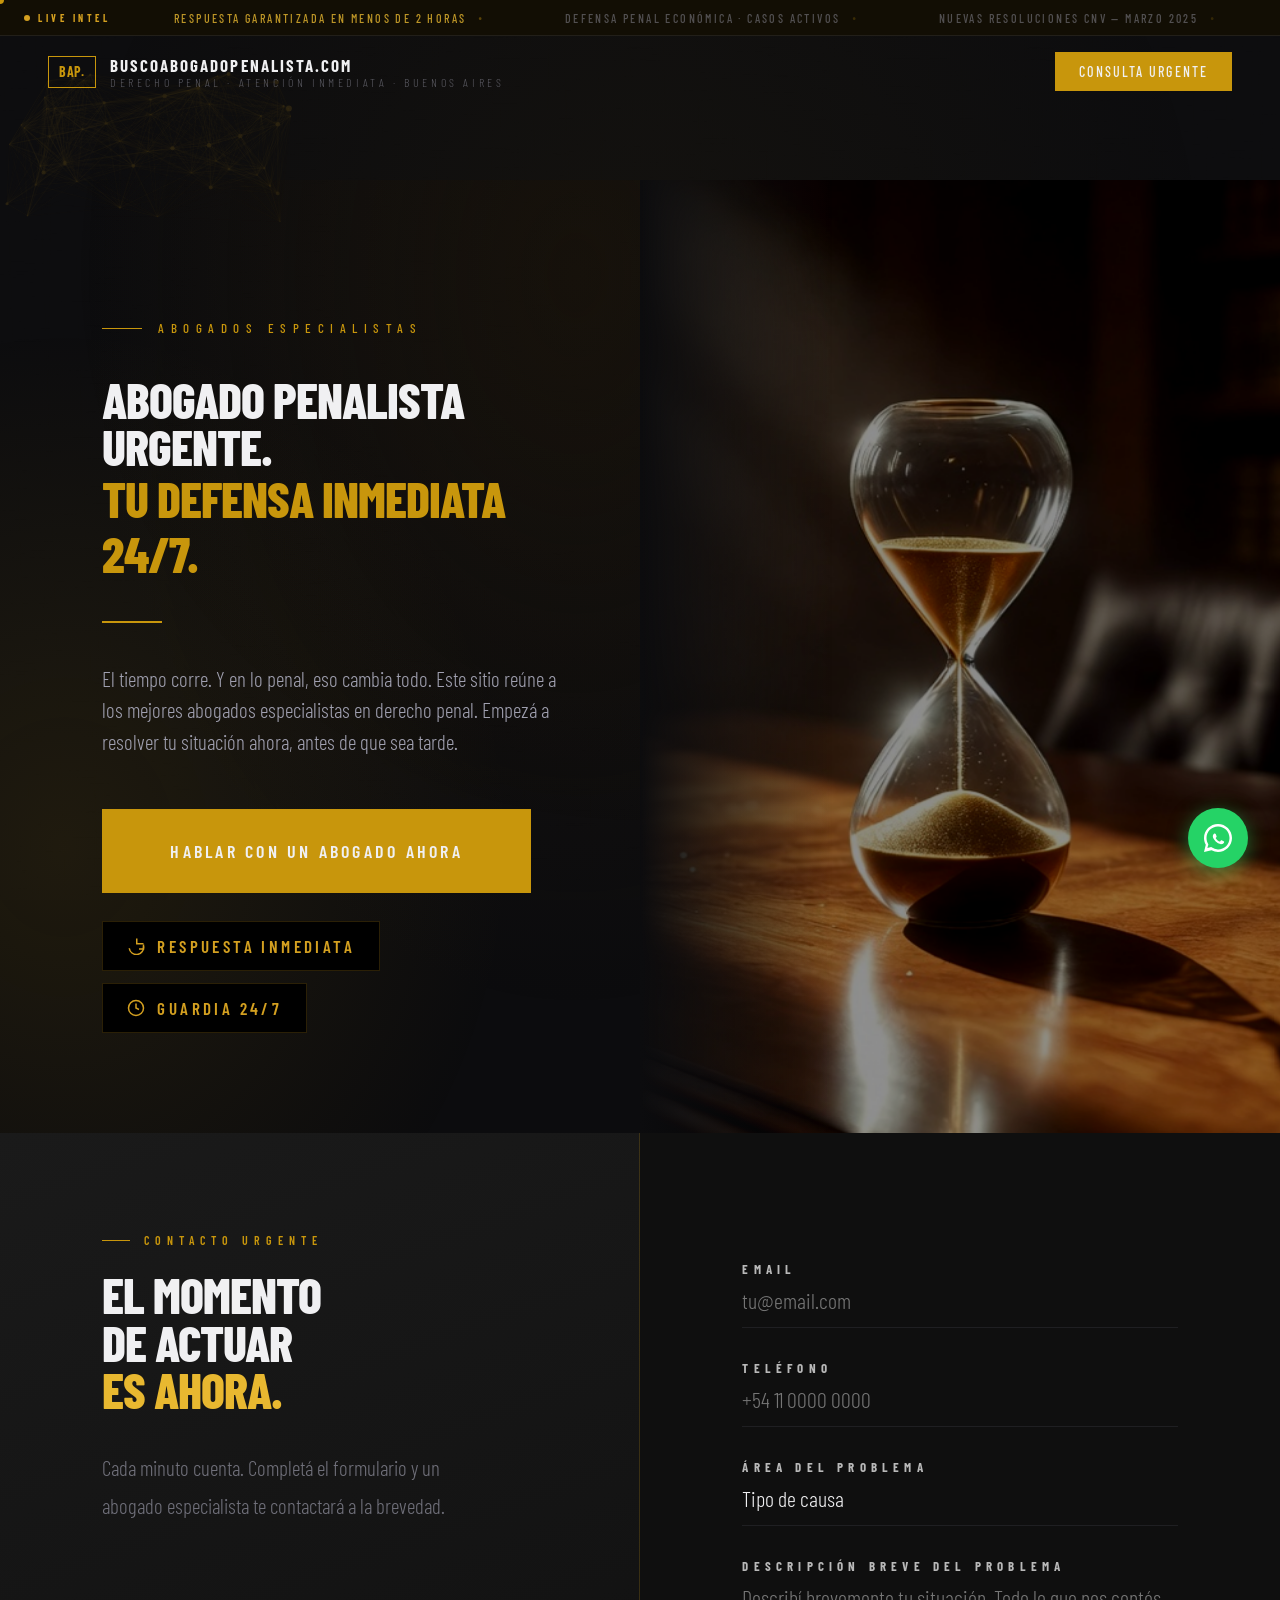
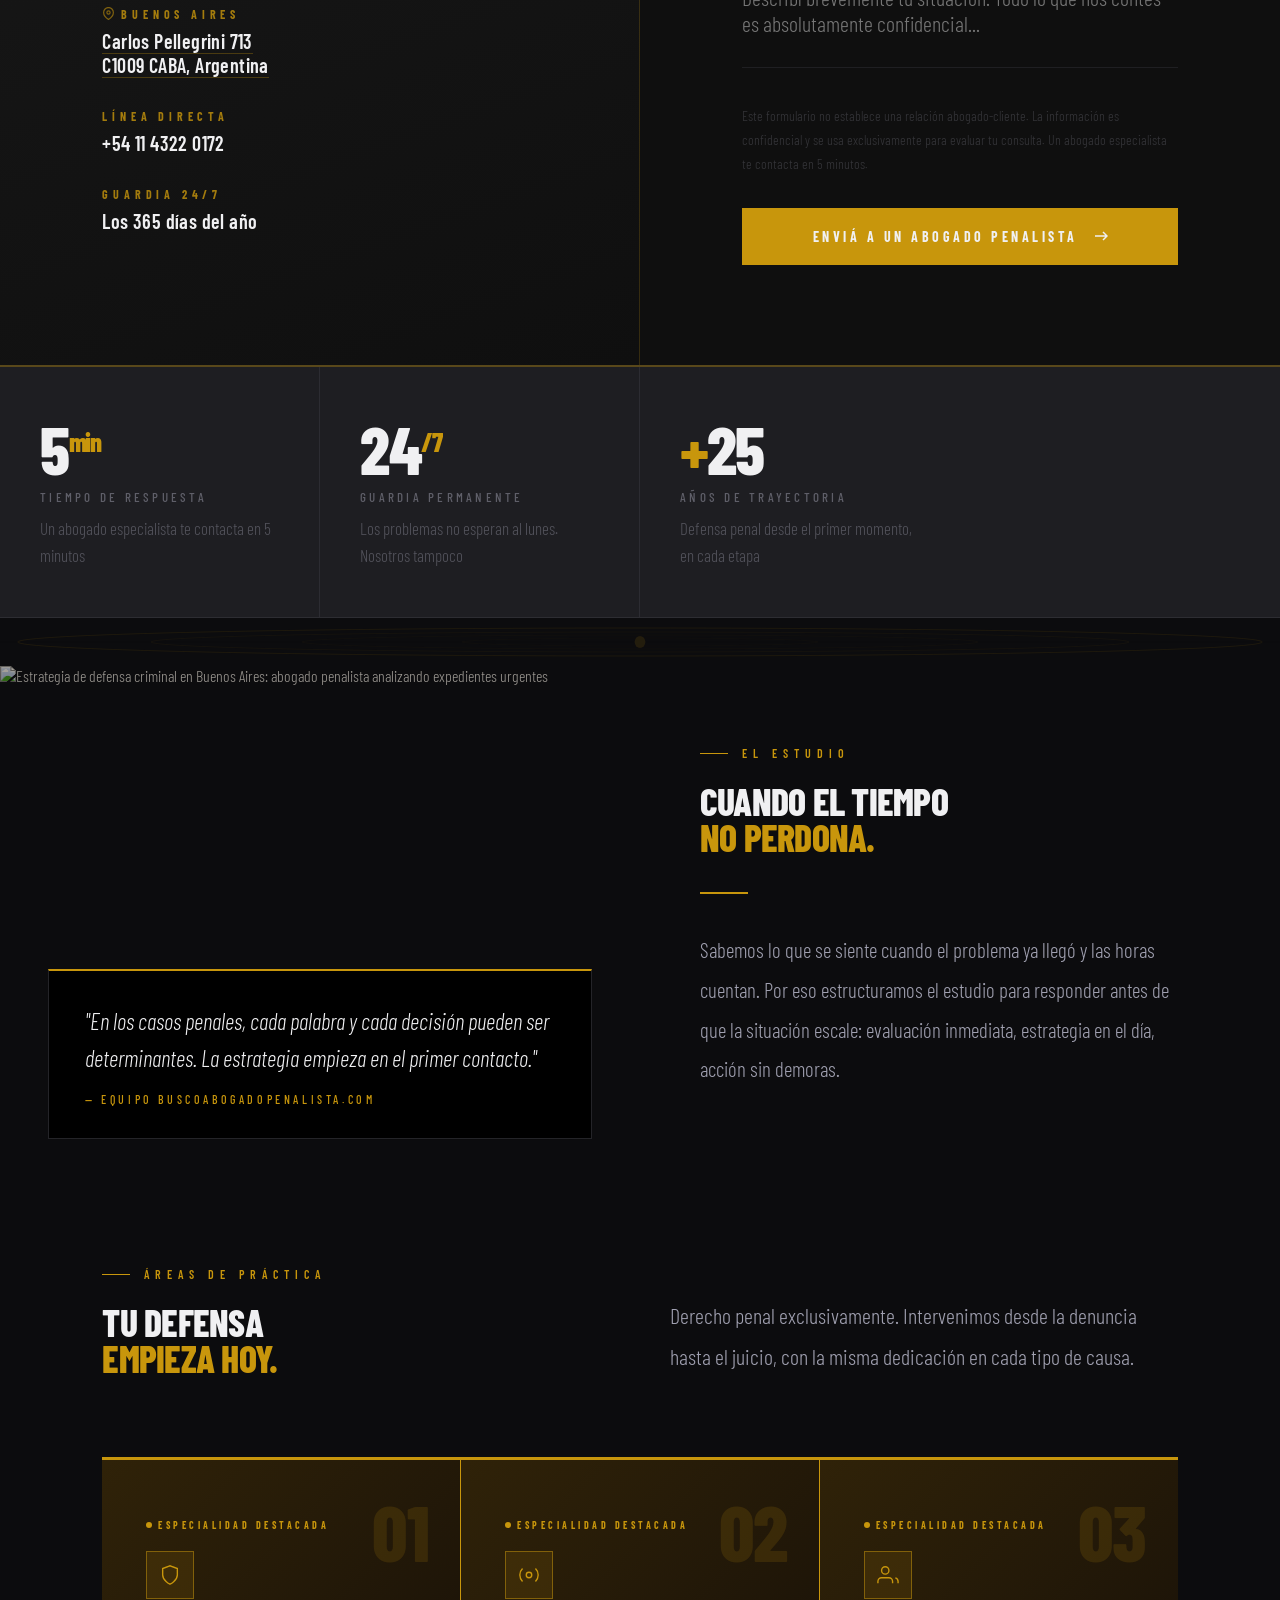
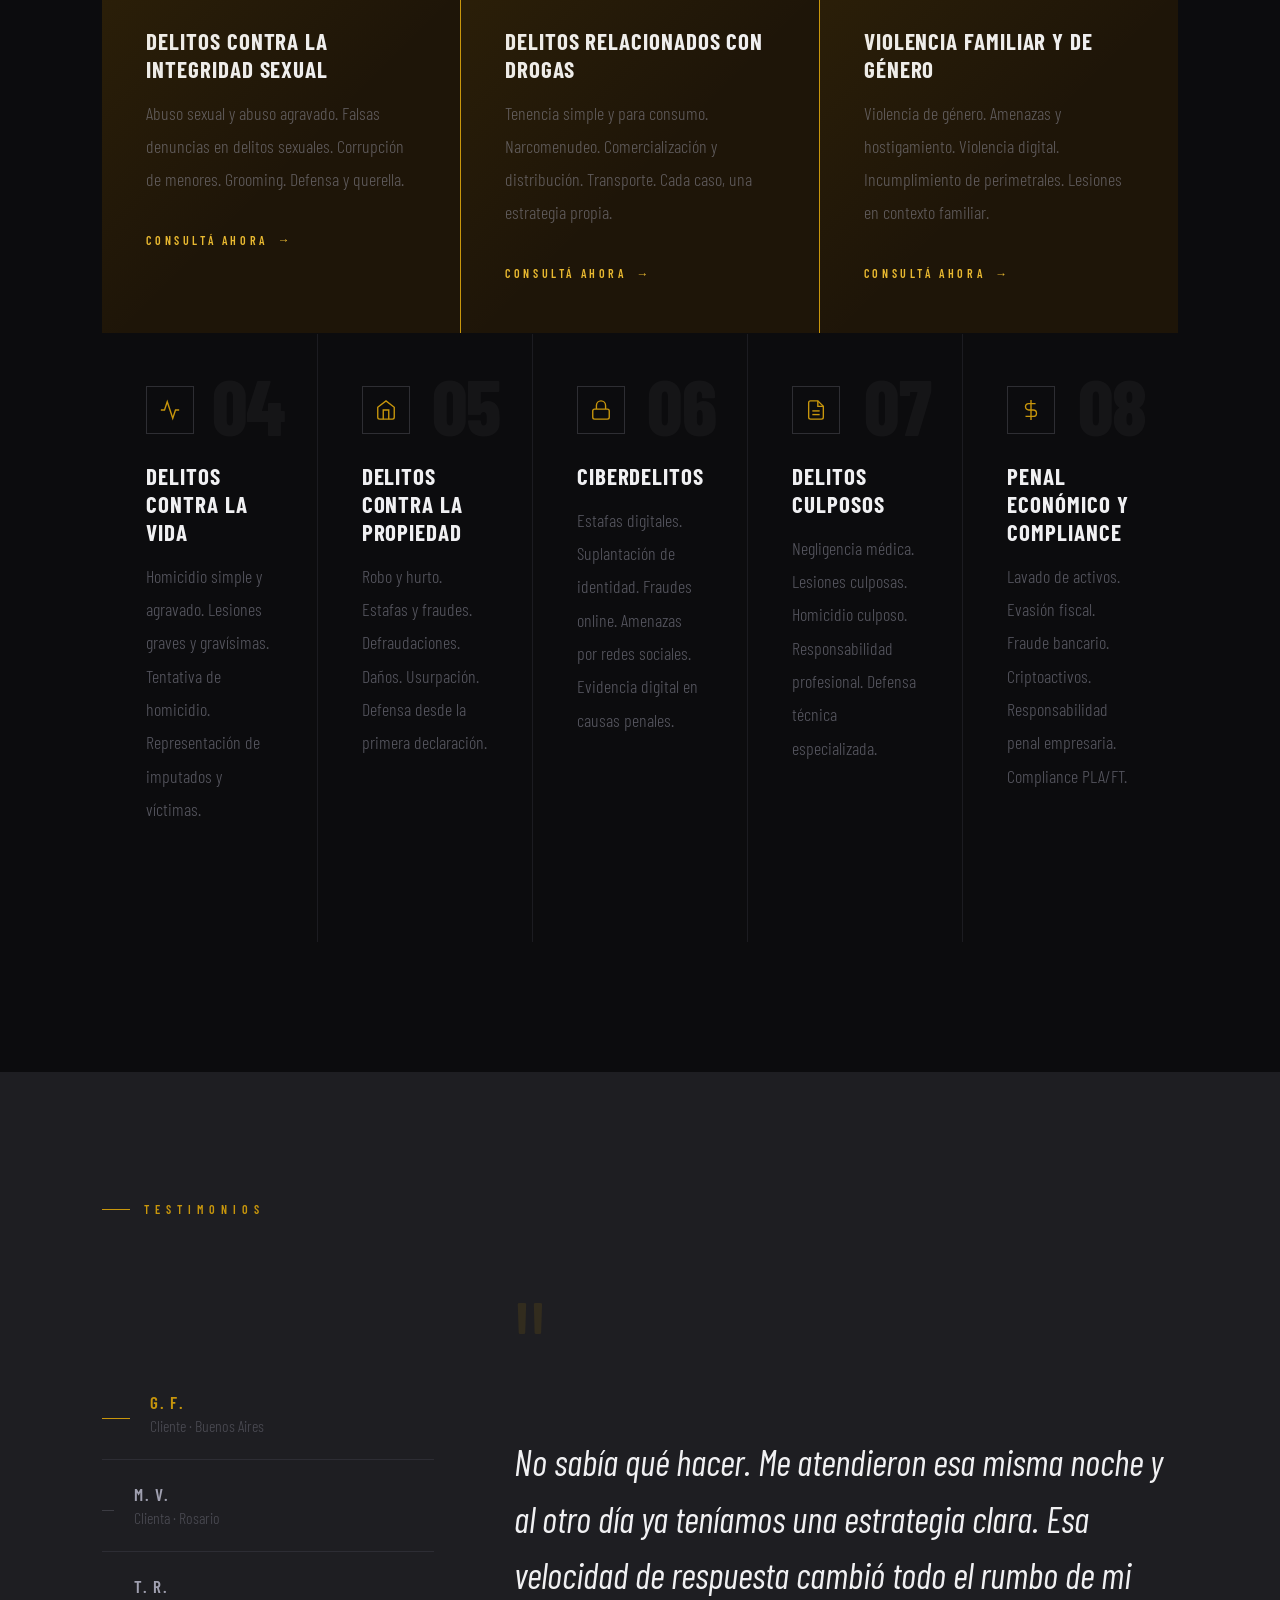
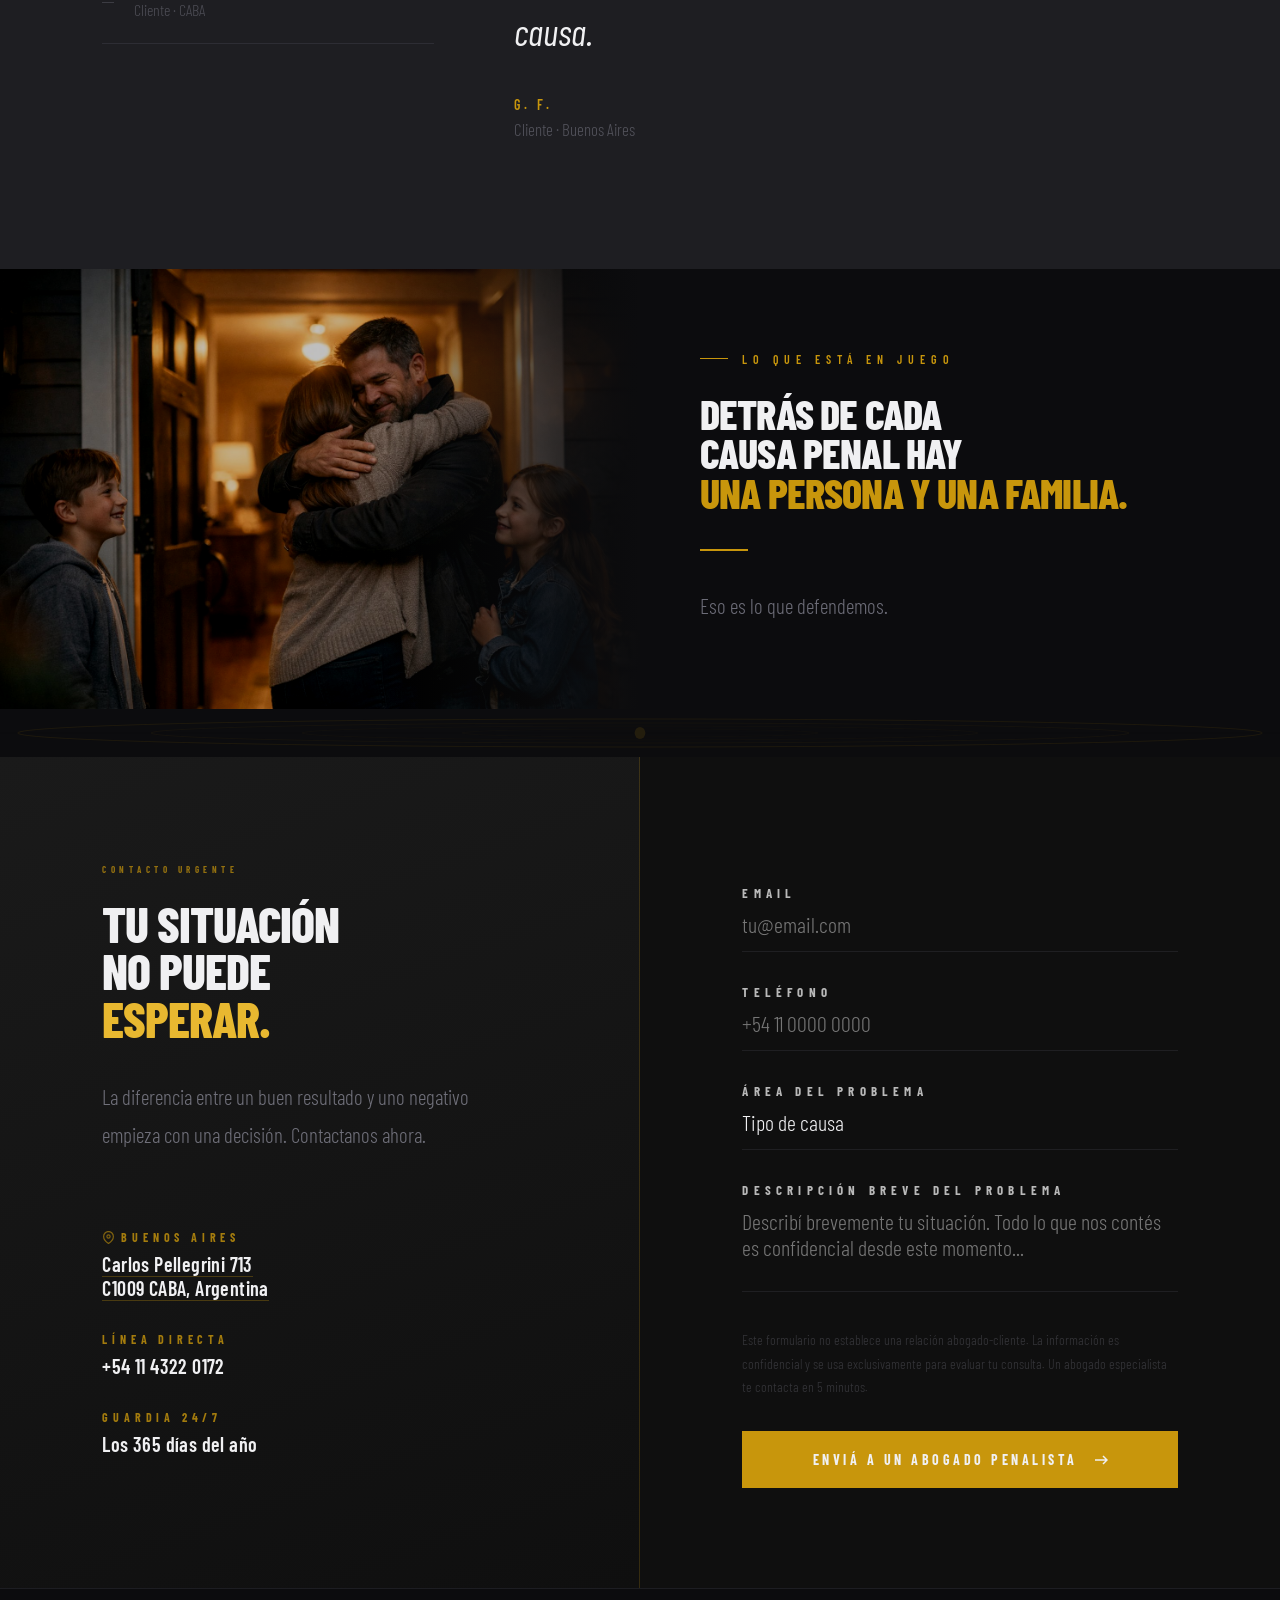
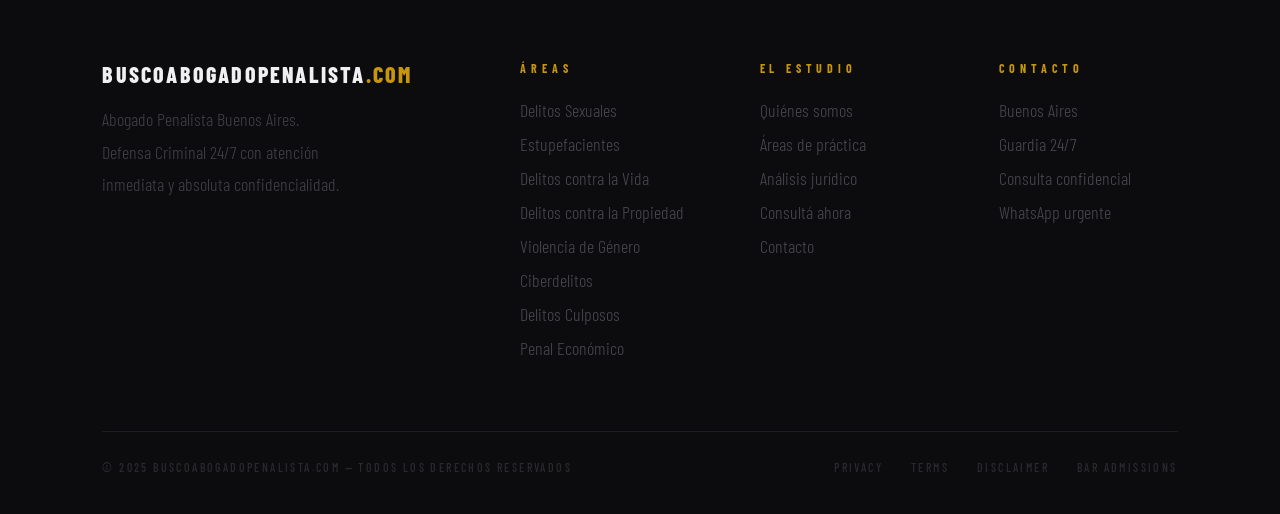
==== index.html @ 0bb8ace3 "Implementación de favicon 'BAP.' personalizado en raíz y landing de urgencia" ====
<!DOCTYPE html>
<html lang="es-AR">

<head>
  <meta charset="UTF-8">
  <meta name="viewport" content="width=device-width, initial-scale=1.0">
  <link rel="canonical" href="https://buscoabogadopenalista.com/">
  <link rel="icon" type="image/png" href="favicon.png">
  <meta name="description"
    content="Abogado Penalista Buenos Aires. Defensa Criminal 24/7. Expertos en derecho penal, excarcelaciones y causas complejas en Argentina. Respuesta inmediata y confidencial.">
  <meta name="robots" content="index, follow">
  <meta property="og:title" content="Abogado Penalista Buenos Aires | Defensa Criminal 24/7">
  <meta property="og:description"
    content="Abogado Penalista en Buenos Aires. Expertos en Defensa Penal con atención de urgencias 24hs. Excarcelaciones y asesoramiento estratégico inmediato.">
  <meta property="og:type" content="website">
  <title>Abogado Penalista Buenos Aires | Defensa Criminal 24/7 | buscoabogadopenalista.com</title>
  <script type="application/ld+json">
{
  "@context": "https://schema.org",
  "@type": "LegalService",
  "name": "buscoabogadopenalista.com",
  "description": "Defensa Penal Especializada en Buenos Aires. Respuesta garantizada en menos de 2 horas. Guardia jurídica 24/7. Abogados especialistas en derecho penal.",
  "url": "https://buscoabogadopenalista.com",
  "telephone": "+5491128011002",
  "address": {
    "@type": "PostalAddress",
    "addressLocality": "Buenos Aires",
    "addressCountry": "AR"
  },
  "serviceType": "Derecho Penal"
}
</script>
  <link rel="preconnect" href="https://fonts.googleapis.com">
  <link rel="preconnect" href="https://fonts.gstatic.com" crossorigin>
  <link
    href="https://fonts.googleapis.com/css2?family=Barlow+Condensed:ital,wght@0,300;0,400;0,500;0,600;0,700;0,800;0,900;1,300;1,400;1,500;1,600;1,700&display=swap"
    rel="stylesheet">
  <link rel="stylesheet" href="style.css">
</head>

<body>

  <!-- CURSOR -->
  <div id="cursor"></div>

  <!-- TICKER -->
  <div id="ticker" style="position:fixed;top:0;left:0;right:0;z-index:200;margin-top:0">
    <span class="ticker-label">Live Intel</span>
    <div class="ticker-track" id="tickerTrack">
      <span class="ticker-item hot">Respuesta garantizada en menos de 2 horas</span>
      <span class="ticker-item">Defensa penal económica · Casos activos</span>
      <span class="ticker-item">Nuevas resoluciones CNV — Marzo 2025</span>
      <span class="ticker-item live">Guardia jurídica 24/7 · Disponible</span>
      <span class="ticker-item hot">Medidas cautelares en 4 horas</span>
      <span class="ticker-item">Acuerdo de confidencialidad inmediato</span>
      <!-- duplicate -->
      <span class="ticker-item hot">Respuesta garantizada en menos de 2 horas</span>
      <span class="ticker-item">Defensa penal económica · Casos activos</span>
      <span class="ticker-item">Nuevas resoluciones CNV — Marzo 2025</span>
      <span class="ticker-item live">Guardia jurídica 24/7 · Disponible</span>
      <span class="ticker-item hot">Medidas cautelares en 4 horas</span>
      <span class="ticker-item">Acuerdo de confidencialidad inmediato</span>

    </div>
  </div>

  <!-- NAV -->
  <nav id="nav">
    <a href="#hero" class="nav-brand">
      <div class="nav-brand-mark">BAP.</div>
      <div class="nav-brand-text">
        <span class="nav-brand-name">buscoabogadopenalista.com</span>
        <span class="nav-brand-sub">Derecho Penal · Atención Inmediata · Buenos Aires</span>
      </div>
    </a>
    <ul class="nav-links">
      <li><a href="https://wa.me/5491128011002" target="_blank" rel="noopener" class="nav-cta"
          aria-label="Consulta urgente por WhatsApp">Consulta urgente</a></li>
    </ul>
  </nav>

  <!-- HERO -->
  <section id="hero" style="padding-top:108px">
    <canvas id="neuralCanvas"></canvas>
    <div class="hero-left">
      <div class="hero-year">Abogados Especialistas</div>
      <h1 class="hero-h1">
        <span style="color:var(--white)">Abogado penalista urgente.</span><br>
        <span class="hero-h1-em">Tu defensa inmediata 24/7.</span>
      </h1>
      <div class="hero-line"></div>
      <p class="hero-sub">El tiempo corre. Y en lo penal, eso cambia todo. Este sitio reúne a los mejores abogados
        especialistas en derecho penal. Empezá a resolver tu situación ahora, antes de que sea tarde.</p>
      <div class="hero-actions">
        <a href="https://wa.me/5491128011002" target="_blank" rel="noopener" class="btn btn-filled"
          aria-label="Hablar con un abogado ahora por WhatsApp">Hablar con un abogado ahora</a>
      </div>
      <div class="speed-badges">
        <div class="speed-badge">
          <svg viewBox="0 0 24 24">
            <polyline points="13 2 13 9 22 9" />
            <path d="M3 15a9 9 0 1019-2.4" />
            <polyline points="16 16 22 16 22 10" />
          </svg>
          Respuesta inmediata
        </div>
        <div class="speed-badge">
          <svg viewBox="0 0 24 24">
            <circle cx="12" cy="12" r="10" />
            <polyline points="12 6 12 12 16 14" />
          </svg>
          Guardia 24/7
        </div>

      </div>
    </div>
    <div class="hero-right">
      <img class="hero-img" alt="Abogado penalista especializado en defensa criminal en Buenos Aires"
        src="[data-uri]"
        alt="Mazo judicial — buscoabogadopenalista.com">
    </div>

  </section>


  <!-- HERO CONTACT INLINE -->
  <section id="hero-contact">
    <div class="contact-grid">
      <div class="contact-left">
        <div class="contact-left-top">
          <span class="s-tag">Contacto Urgente</span>
          <h2 class="contact-h2">
            El momento<br>
            de actuar<br>
            <em>es ahora.</em>
          </h2>
          <p class="contact-sub">Cada minuto cuenta. Completá el formulario y un abogado especialista te contactará a la
            brevedad.</p>
        </div>
        <div class="contact-details">
          <div class="c-detail">
            <span class="c-detail-label" style="display:inline-flex;align-items:center;gap:6px;"><svg
                xmlns="http://www.w3.org/2000/svg" width="13" height="13" viewBox="0 0 24 24" fill="none"
                stroke="currentColor" stroke-width="2.2" stroke-linecap="round" stroke-linejoin="round"
                style="opacity:0.75;flex-shrink:0;">
                <path d="M21 10c0 7-9 13-9 13s-9-6-9-13a9 9 0 0 1 18 0z" />
                <circle cx="12" cy="10" r="3" />
              </svg>Buenos Aires</span>
            <div class="c-detail-value"><a
                href="https://maps.google.com/?q=Carlos+Pellegrini+713,+Buenos+Aires,+Argentina" target="_blank"
                rel="noopener"
                style="color:inherit;text-decoration:none;border-bottom:1px solid rgba(200,150,12,0.3);transition:border-color 0.2s"
                onmouseover="this.style.borderColor='rgba(200,150,12,0.8)'"
                onmouseout="this.style.borderColor='rgba(200,150,12,0.3)'">Carlos Pellegrini 713<br>C1009 CABA,
                Argentina</a></div>
          </div>
          <div class="c-detail">
            <span class="c-detail-label">Línea directa</span>
            <div class="c-detail-value">+54 11 4322 0172</div>
          </div>
          <div class="c-detail">
            <span class="c-detail-label">Guardia 24/7</span>
            <div class="c-detail-value">Los 365 días del año</div>
          </div>
        </div>
      </div>
      <form class="contact-right" id="contactForm">
        <div class="f-group">
          <label>Email</label>
          <input type="email" name="email" placeholder="tu@email.com" required>
        </div>
        <div class="f-group">
          <label>Teléfono</label>
          <input type="tel" name="phone" placeholder="+54 11 0000 0000" required>
        </div>
        <div class="f-group">
          <label>Área del problema</label>
          <select name="service" required>
            <option value="" disabled selected>Tipo de causa</option>
            <option>Delitos contra la Integridad Sexual</option>
            <option>Delitos Relacionados con Drogas</option>
            <option>Delitos contra la Vida</option>
            <option>Delitos contra la Propiedad</option>
            <option>Violencia Familiar y de Género</option>
            <option>Ciberdelitos</option>
            <option>Delitos Culposos</option>
            <option>Penal Económico y Compliance</option>
            <option>No sé / Necesito orientación</option>
          </select>
        </div>
        <div class="f-group">
          <label>Descripción breve del problema</label>
          <textarea name="message"
            placeholder="Describí brevemente tu situación. Todo lo que nos contés es absolutamente confidencial..."
            required></textarea>
        </div>
        <p class="form-legal">Este formulario no establece una relación abogado-cliente. La información es confidencial
          y se usa exclusivamente para evaluar tu consulta. Un abogado especialista te contacta en 5 minutos.</p>
        <button type="submit" class="btn-submit">
          Enviá a un abogado penalista
          <svg width="14" height="10" viewBox="0 0 14 10" fill="none">
            <path d="M1 5H13M9 1L13 5L9 9" stroke="currentColor" stroke-width="1.5" />
          </svg>
        </button>
      </form>
    </div>
  </section>

  <!-- STATS BAR -->
  <div class="stats-bar">
    <div class="stat-item reveal d2">
      <div class="stat-number">5<sup>min</sup></div>
      <span class="stat-label">Tiempo de respuesta</span>
      <div class="stat-desc">Un abogado especialista te contacta en 5 minutos</div>
    </div>
    <div class="stat-item reveal d3">
      <div class="stat-number">24<sup>/7</sup></div>
      <span class="stat-label">Guardia permanente</span>
      <div class="stat-desc">Los problemas no esperan al lunes. Nosotros tampoco</div>
    </div>
    <div class="stat-item reveal d4">
      <div class="stat-number"><span style="color:var(--gold)">+</span><span style="color:var(--white)">25</span></div>
      <span class="stat-label">Años de trayectoria</span>
      <div class="stat-desc">Defensa penal desde el primer momento, en cada etapa</div>
    </div>
  </div>

  <!-- WOOD RING DIVIDER -->
  <div class="wood-divider" aria-hidden="true">
    <svg viewBox="0 0 1440 48" preserveAspectRatio="none" xmlns="http://www.w3.org/2000/svg">
      <ellipse cx="720" cy="24" rx="700" ry="14" fill="none" stroke="rgba(200,150,12,0.5)" stroke-width="0.8" />
      <ellipse cx="720" cy="24" rx="550" ry="10" fill="none" stroke="rgba(200,150,12,0.35)" stroke-width="0.6" />
      <ellipse cx="720" cy="24" rx="380" ry="7" fill="none" stroke="rgba(200,150,12,0.25)" stroke-width="0.5" />
      <ellipse cx="720" cy="24" rx="200" ry="4" fill="none" stroke="rgba(200,150,12,0.2)" stroke-width="0.5" />
      <circle cx="720" cy="24" r="6" fill="rgba(200,150,12,0.5)" />
      <line x1="0" y1="24" x2="1440" y2="24" stroke="rgba(200,150,12,0.08)" stroke-width="0.5" />
    </svg>
  </div>

  <!-- ABOUT -->
  <div id="about">
    <div class="about-visual reveal reveal-left">
      <img class="about-img" src="https://images.unsplash.com/photo-1450101499163-c8848c66ca85?w=1000&q=85"
        alt="Estrategia de defensa criminal en Buenos Aires: abogado penalista analizando expedientes urgentes">
      <div class="about-overlay">
        <div class="about-overlay-card">
          <p class="about-overlay-quote">"En los casos penales, cada palabra y cada decisión pueden ser determinantes.
            La estrategia empieza en el primer contacto."</p>
          <div class="about-overlay-attr">— Equipo buscoabogadopenalista.com</div>
        </div>
      </div>
    </div>
    <div class="about-content">
      <span class="s-tag reveal">El Estudio</span>
      <h2 class="s-h2 reveal d1">
        Cuando el tiempo<br>
        <em>no perdona.</em>
      </h2>
      <div style="width:48px;height:2px;background:var(--gold);margin:36px 0" class="reveal d2"></div>
      <p class="about-body reveal d2">Sabemos lo que se siente cuando el problema ya llegó y las horas cuentan. Por eso
        estructuramos el estudio para responder antes de que la situación escale: evaluación inmediata, estrategia en el
        día, acción sin demoras.</p>
    </div>
  </div>
  <!-- PRACTICE AREAS -->
  <section id="practice" class="section">
    <div class="practice-header">
      <div>
        <span class="s-tag reveal">Áreas de Práctica</span>
        <h2 class="s-h2 reveal d1">
          Tu defensa<br>
          <em>empieza hoy.</em>
        </h2>
      </div>
      <p class="s-lead reveal d2">Derecho penal exclusivamente. Intervenimos desde la denuncia hasta el juicio, con la
        misma dedicación en cada tipo de causa.</p>
    </div>

    <!-- FEATURED AREAS -->
    <div class="practice-grid-featured">
      <div class="p-card-featured reveal">
        <div class="p-featured-badge">Especialidad destacada</div>
        <div class="p-num">01</div>
        <div class="p-icon"><svg viewBox="0 0 24 24">
            <path d="M12 22s8-4 8-10V5l-8-3-8 3v7c0 6 8 10 8 10z" />
          </svg></div>
        <h3 class="p-title">Delitos contra la Integridad Sexual</h3>
        <p class="p-desc">Abuso sexual y abuso agravado. Falsas denuncias en delitos sexuales. Corrupción de menores.
          Grooming. Defensa y querella.</p>
        <div class="p-arrow">Consultá ahora</div>
      </div>
      <div class="p-card-featured reveal d1">
        <div class="p-featured-badge">Especialidad destacada</div>
        <div class="p-num">02</div>
        <div class="p-icon"><svg viewBox="0 0 24 24">
            <circle cx="12" cy="12" r="3" />
            <path d="M19.07 4.93a10 10 0 010 14.14M4.93 4.93a10 10 0 000 14.14" />
          </svg></div>
        <h3 class="p-title">Delitos Relacionados con Drogas</h3>
        <p class="p-desc">Tenencia simple y para consumo. Narcomenudeo. Comercialización y distribución. Transporte.
          Cada caso, una estrategia propia.</p>
        <div class="p-arrow">Consultá ahora</div>
      </div>
      <div class="p-card-featured reveal d2">
        <div class="p-featured-badge">Especialidad destacada</div>
        <div class="p-num">03</div>
        <div class="p-icon"><svg viewBox="0 0 24 24">
            <path d="M17 21v-2a4 4 0 00-4-4H5a4 4 0 00-4 4v2" />
            <circle cx="9" cy="7" r="4" />
            <path d="M23 21v-2a4 4 0 00-3-3.87" />
          </svg></div>
        <h3 class="p-title">Violencia Familiar y de Género</h3>
        <p class="p-desc">Violencia de género. Amenazas y hostigamiento. Violencia digital. Incumplimiento de
          perimetrales. Lesiones en contexto familiar.</p>
        <div class="p-arrow">Consultá ahora</div>
      </div>
    </div>

    <!-- REMAINING AREAS -->
    <div class="practice-grid">
      <div class="p-card reveal">
        <div class="p-num">04</div>
        <div class="p-icon"><svg viewBox="0 0 24 24">
            <polyline points="22 12 18 12 15 21 9 3 6 12 2 12" />
          </svg></div>
        <h3 class="p-title">Delitos contra la Vida</h3>
        <p class="p-desc">Homicidio simple y agravado. Lesiones graves y gravísimas. Tentativa de homicidio.
          Representación de imputados y víctimas.</p>
        <div class="p-arrow">Consultá ahora</div>
      </div>
      <div class="p-card reveal d1">
        <div class="p-num">05</div>
        <div class="p-icon"><svg viewBox="0 0 24 24">
            <path d="M3 9l9-7 9 7v11a2 2 0 01-2 2H5a2 2 0 01-2-2z" />
            <polyline points="9,22 9,12 15,12 15,22" />
          </svg></div>
        <h3 class="p-title">Delitos contra la Propiedad</h3>
        <p class="p-desc">Robo y hurto. Estafas y fraudes. Defraudaciones. Daños. Usurpación. Defensa desde la primera
          declaración.</p>
        <div class="p-arrow">Consultá ahora</div>
      </div>
      <div class="p-card reveal d2">
        <div class="p-num">06</div>
        <div class="p-icon"><svg viewBox="0 0 24 24">
            <rect x="3" y="11" width="18" height="11" rx="2" />
            <path d="M7 11V7a5 5 0 0110 0v4" />
          </svg></div>
        <h3 class="p-title">Ciberdelitos</h3>
        <p class="p-desc">Estafas digitales. Suplantación de identidad. Fraudes online. Amenazas por redes sociales.
          Evidencia digital en causas penales.</p>
        <div class="p-arrow">Consultá ahora</div>
      </div>
      <div class="p-card reveal">
        <div class="p-num">07</div>
        <div class="p-icon"><svg viewBox="0 0 24 24">
            <path d="M14 2H6a2 2 0 00-2 2v16a2 2 0 002 2h12a2 2 0 002-2V8z" />
            <polyline points="14,2 14,8 20,8" />
            <line x1="16" y1="13" x2="8" y2="13" />
            <line x1="16" y1="17" x2="8" y2="17" />
          </svg></div>
        <h3 class="p-title">Delitos Culposos</h3>
        <p class="p-desc">Negligencia médica. Lesiones culposas. Homicidio culposo. Responsabilidad profesional. Defensa
          técnica especializada.</p>
        <div class="p-arrow">Consultá ahora</div>
      </div>
      <div class="p-card reveal d1">
        <div class="p-num">08</div>
        <div class="p-icon"><svg viewBox="0 0 24 24">
            <path d="M12 1v22M17 5H9.5a3.5 3.5 0 000 7h5a3.5 3.5 0 010 7H6" />
          </svg></div>
        <h3 class="p-title">Penal Económico y Compliance</h3>
        <p class="p-desc">Lavado de activos. Evasión fiscal. Fraude bancario. Criptoactivos. Responsabilidad penal
          empresaria. Compliance PLA/FT.</p>
        <div class="p-arrow">Consultá ahora</div>
      </div>
    </div>
  </section>

  <!-- TESTIMONIALS -->
  <section id="testimonials" class="section" style="background:#1e1e22">
    <div style="margin-bottom:72px">
      <span class="s-tag reveal">Testimonios</span>
    </div>
    <div class="t-grid">
      <div class="t-nav" id="tNav">
        <div class="t-nav-item active" onclick="switchTestimonial(0)">
          <div class="t-nav-bar"></div>
          <div>
            <div class="t-nav-name">G. F.</div>
            <div class="t-nav-role">Cliente · Buenos Aires</div>
          </div>
        </div>
        <div class="t-nav-item" onclick="switchTestimonial(1)">
          <div class="t-nav-bar"></div>
          <div>
            <div class="t-nav-name">M. V.</div>
            <div class="t-nav-role">Clienta · Rosario</div>
          </div>
        </div>
        <div class="t-nav-item" onclick="switchTestimonial(2)">
          <div class="t-nav-bar"></div>
          <div>
            <div class="t-nav-name">T. R.</div>
            <div class="t-nav-role">Cliente · CABA</div>
          </div>
        </div>
      </div>
      <div class="t-content-wrap">
        <div class="t-item active" id="t0">
          <span class="t-quote-mark">"</span>
          <blockquote class="t-quote">No sabía qué hacer. Me atendieron esa misma noche y al otro día ya teníamos una
            estrategia clara. Esa velocidad de respuesta cambió todo el rumbo de mi causa.</blockquote>
          <div class="t-author">G. F.</div>
          <div class="t-company">Cliente · Buenos Aires</div>
        </div>
        <div class="t-item" id="t1">
          <span class="t-quote-mark">"</span>
          <blockquote class="t-quote">Cuando llegó la denuncia no sabía qué hacer. Me explicaron todo desde el primer
            momento, con tranquilidad y claridad. Esa contención valió tanto como la defensa misma.</blockquote>
          <div class="t-author">M. V.</div>
          <div class="t-company">Clienta · Rosario</div>
        </div>
        <div class="t-item" id="t2">
          <span class="t-quote-mark">"</span>
          <blockquote class="t-quote">Enfrentaba una causa que podría haber arruinado mi vida. La estrategia fue
            impecable desde el día uno. Nunca me dejaron solo en ningún momento del proceso.</blockquote>
          <div class="t-author">T. R.</div>
          <div class="t-company">Cliente · CABA</div>
        </div>
      </div>
    </div>
  </section>



  <!-- FAMILY BANNER -->
  <div style="display:grid;grid-template-columns:1fr 1fr;min-height:440px">

    <!-- imagen izquierda -->
    <div style="position:relative;overflow:hidden">
      <img
        src="[data-uri]"
        alt="Familia reunida tras defensa exitosa" style="width:100%;height:100%;object-fit:cover;object-position:center 25%;
             filter:brightness(0.75) contrast(1.05);display:block;position:absolute;inset:0">
      <!-- gradiente sutil solo en borde derecho para fusionar con texto -->
      <div style="position:absolute;inset:0;background:linear-gradient(to right,transparent 60%,var(--bg) 100%)"></div>
    </div>

    <!-- texto derecha -->
    <div
      style="background:var(--bg);display:flex;flex-direction:column;justify-content:center;padding:80px 8vw 80px 60px">
      <span class="s-tag" style="margin-bottom:28px">Lo que está en juego</span>
      <h2 class="s-h2" style="max-width:560px;font-size:clamp(26px,3.28vw,48px)">
        Detrás de cada<br>
        causa penal hay<br>
        <em>una persona y una familia.</em>
      </h2>
      <div style="width:48px;height:2px;background:var(--gold);margin:36px 0"></div>
      <p style="font-family:var(--body);font-size:21px;font-weight:300;line-height:1.85;
              color:var(--white-dim);opacity:0.65;max-width:400px;margin:0">
        Eso es lo que defendemos.
      </p>
    </div>

  </div>

  <!-- WOOD RING DIVIDER 2 -->
  <div class="wood-divider" aria-hidden="true">
    <svg viewBox="0 0 1440 48" preserveAspectRatio="none" xmlns="http://www.w3.org/2000/svg">
      <ellipse cx="720" cy="24" rx="700" ry="14" fill="none" stroke="rgba(200,150,12,0.5)" stroke-width="0.8" />
      <ellipse cx="720" cy="24" rx="550" ry="10" fill="none" stroke="rgba(200,150,12,0.35)" stroke-width="0.6" />
      <ellipse cx="720" cy="24" rx="380" ry="7" fill="none" stroke="rgba(200,150,12,0.25)" stroke-width="0.5" />
      <ellipse cx="720" cy="24" rx="200" ry="4" fill="none" stroke="rgba(200,150,12,0.2)" stroke-width="0.5" />
      <circle cx="720" cy="24" r="6" fill="rgba(200,150,12,0.5)" />
      <line x1="0" y1="24" x2="1440" y2="24" stroke="rgba(200,150,12,0.08)" stroke-width="0.5" />
    </svg>
  </div>

  <!-- CONTACT -->
  <section id="contact">
    <div class="contact-grid">
      <div class="contact-left">
        <div class="contact-left-top">
          <span
            style="font-family:var(--sans);font-size:9px;font-weight:700;letter-spacing:0.5em;text-transform:uppercase;color:var(--gold);opacity:0.7">Contacto
            Urgente</span>
          <h2 class="contact-h2">
            Tu situación<br>
            no puede<br>
            <em>esperar.</em>
          </h2>
          <p class="contact-sub">La diferencia entre un buen resultado y uno negativo empieza con una decisión.
            Contactanos ahora.</p>
        </div>
        <div class="contact-details">
          <div class="c-detail">
            <span class="c-detail-label" style="display:inline-flex;align-items:center;gap:6px;"><svg
                xmlns="http://www.w3.org/2000/svg" width="13" height="13" viewBox="0 0 24 24" fill="none"
                stroke="currentColor" stroke-width="2.2" stroke-linecap="round" stroke-linejoin="round"
                style="opacity:0.75;flex-shrink:0;">
                <path d="M21 10c0 7-9 13-9 13s-9-6-9-13a9 9 0 0 1 18 0z" />
                <circle cx="12" cy="10" r="3" />
              </svg>Buenos Aires</span>
            <div class="c-detail-value"><a
                href="https://maps.google.com/?q=Carlos+Pellegrini+713,+Buenos+Aires,+Argentina" target="_blank"
                rel="noopener"
                style="color:inherit;text-decoration:none;border-bottom:1px solid rgba(200,150,12,0.3);transition:border-color 0.2s"
                onmouseover="this.style.borderColor='rgba(200,150,12,0.8)'"
                onmouseout="this.style.borderColor='rgba(200,150,12,0.3)'">Carlos Pellegrini 713<br>C1009 CABA,
                Argentina</a></div>
          </div>
          <div class="c-detail">
            <span class="c-detail-label">Línea directa</span>
            <div class="c-detail-value">+54 11 4322 0172</div>
          </div>
          <div class="c-detail">
            <span class="c-detail-label">Guardia 24/7</span>
            <div class="c-detail-value">Los 365 días del año</div>
          </div>
        </div>
      </div>
      <form id="contactForm" class="contact-right">
        <div class="f-group">
          <label>Email</label>
          <input type="email" name="email" placeholder="tu@email.com" required>
        </div>
        <div class="f-group">
          <label>Teléfono</label>
          <input type="tel" name="phone" placeholder="+54 11 0000 0000" required>
        </div>
        <div class="f-group">
          <label>Área del problema</label>
          <select name="service" required>
            <option value="" disabled selected>Tipo de causa</option>
            <option>Delitos contra la Integridad Sexual</option>
            <option>Delitos Relacionados con Drogas</option>
            <option>Delitos contra la Vida</option>
            <option>Delitos contra la Propiedad</option>
            <option>Violencia Familiar y de Género</option>
            <option>Ciberdelitos</option>
            <option>Delitos Culposos</option>
            <option>Penal Económico y Compliance</option>
            <option>No sé / Necesito orientación</option>
          </select>
        </div>
        <div class="f-group">
          <label>Descripción breve del problema</label>
          <textarea name="message"
            placeholder="Describí brevemente tu situación. Todo lo que nos contés es confidencial desde este momento..." required></textarea>
        </div>
        <p class="form-legal">Este formulario no establece una relación abogado-cliente. La información es confidencial
          y se usa exclusivamente para evaluar tu consulta. Un abogado especialista te contacta en 5 minutos.</p>
        <button type="submit" class="btn-submit">
          Enviá a un abogado penalista
          <svg width="14" height="10" viewBox="0 0 14 10" fill="none">
            <path d="M1 5H13M9 1L13 5L9 9" stroke="currentColor" stroke-width="1.5" />
          </svg>
        </button>
      </form>
    </div>
  </section>



  <!-- FAQ CARD -->
  <!-- FOOTER -->
  <footer>
    <div class="footer-top">
      <div class="footer-brand">
        <span class="footer-logo">buscoabogadopenalista<span>.com</span></span>
        <p class="footer-tagline">Abogado Penalista Buenos Aires. Defensa Criminal 24/7 con atención inmediata y
          absoluta confidencialidad.</p>
      </div>
      <div class="footer-col">
        <span class="footer-col-title">Áreas</span>
        <ul>
          <li><a href="#">Delitos Sexuales</a></li>
          <li><a href="#">Estupefacientes</a></li>
          <li><a href="#">Delitos contra la Vida</a></li>
          <li><a href="#">Delitos contra la Propiedad</a></li>
          <li><a href="#">Violencia de Género</a></li>
          <li><a href="#">Ciberdelitos</a></li>
          <li><a href="#">Delitos Culposos</a></li>
          <li><a href="#">Penal Económico</a></li>
        </ul>
      </div>
      <div class="footer-col">
        <span class="footer-col-title">El Estudio</span>
        <ul>
          <li><a href="#">Quiénes somos</a></li>
          <li><a href="#">Áreas de práctica</a></li>
          <li><a href="#">Análisis jurídico</a></li>
          <li><a href="#">Consultá ahora</a></li>
          <li><a href="#">Contacto</a></li>
        </ul>
      </div>
      <div class="footer-col">
        <span class="footer-col-title">Contacto</span>
        <ul>
          <li><a href="#">Buenos Aires</a></li>
          <li><a href="#">Guardia 24/7</a></li>
          <li><a href="#">Consulta confidencial</a></li>
          <li><a href="#">WhatsApp urgente</a></li>
        </ul>
      </div>
    </div>
    <div class="footer-bottom">
      <span class="footer-copy">© 2025 buscoabogadopenalista.com — Todos los derechos reservados</span>
      <div class="footer-links">
        <a href="#">Privacy</a>
        <a href="#">Terms</a>
        <a href="#">Disclaimer</a>
        <a href="#">Bar Admissions</a>
      </div>
    </div>
  </footer>


  <a id="floating-cta" href="https://wa.me/5491128011002" target="_blank" rel="noopener"
    aria-label="Consultar por WhatsApp">
    <svg viewBox="0 0 32 32" fill="none" xmlns="http://www.w3.org/2000/svg">
      <path
        d="M16 2C8.268 2 2 8.268 2 16c0 2.44.654 4.726 1.794 6.7L2 30l7.522-1.766A13.94 13.94 0 0016 30c7.732 0 14-6.268 14-14S23.732 2 16 2z"
        fill="#fff" />
      <path
        d="M16 4.5C9.596 4.5 4.5 9.596 4.5 16c0 2.19.6 4.24 1.644 5.99l.23.388-1.02 3.724 3.82-1.002.376.22A11.46 11.46 0 0016 27.5c6.404 0 11.5-5.096 11.5-11.5S22.404 4.5 16 4.5z"
        fill="#25D366" />
      <path
        d="M21.57 19.13c-.28-.14-1.64-.808-1.894-.9-.255-.093-.44-.14-.626.14-.186.28-.718.9-.88 1.085-.162.186-.324.21-.604.07-.28-.14-1.182-.436-2.252-1.39-.832-.742-1.394-1.658-1.557-1.938-.162-.28-.017-.432.122-.57.126-.126.28-.328.42-.492.14-.163.186-.28.28-.466.093-.186.047-.35-.024-.49-.07-.14-.626-1.51-.858-2.068-.226-.543-.456-.47-.626-.478l-.534-.01c-.186 0-.49.07-.746.35-.256.28-.977.955-.977 2.328s1.001 2.7 1.14 2.887c.14.186 1.97 3.008 4.772 4.218.667.288 1.188.46 1.594.59.67.213 1.28.183 1.762.11.538-.08 1.64-.67 1.872-1.317.233-.648.233-1.203.163-1.317-.07-.116-.255-.186-.534-.326z"
        fill="#fff" />
    </svg>
  </a>

  <script src="script.js"></script>
</body>

</html>
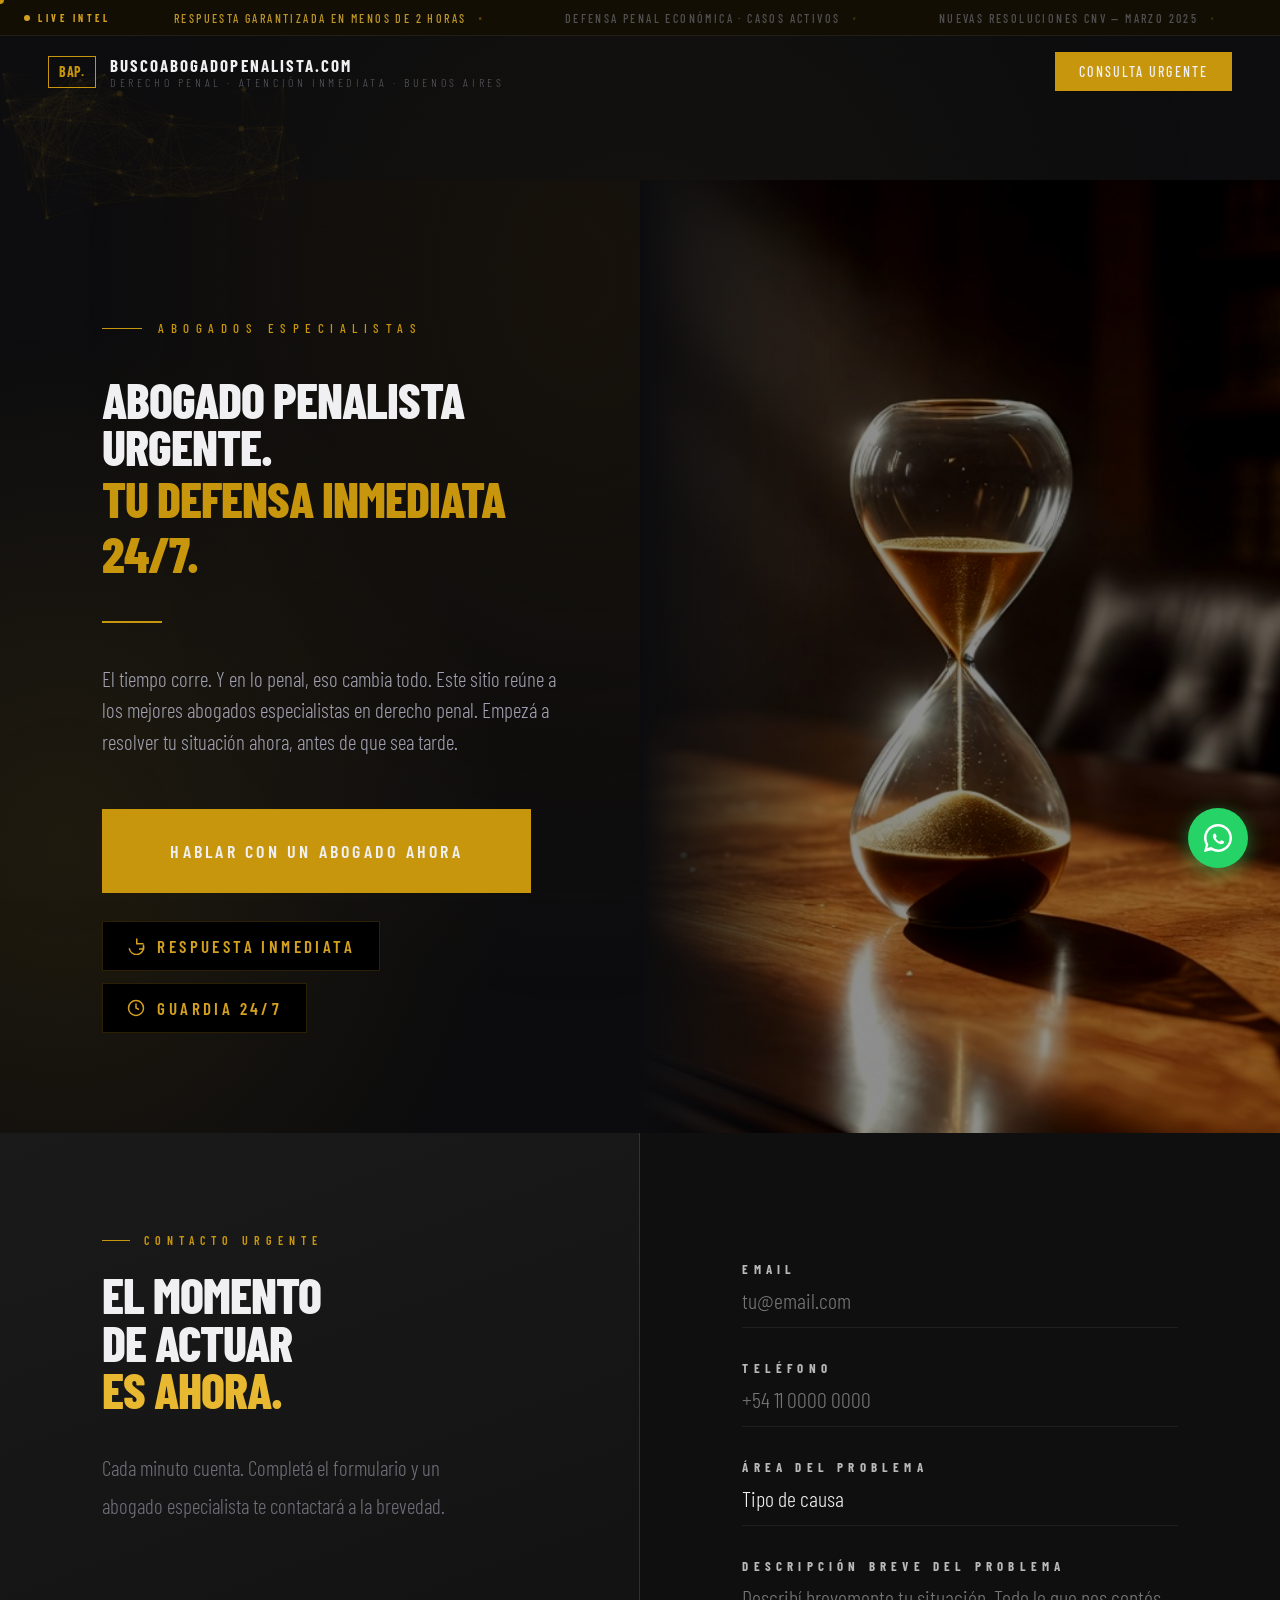
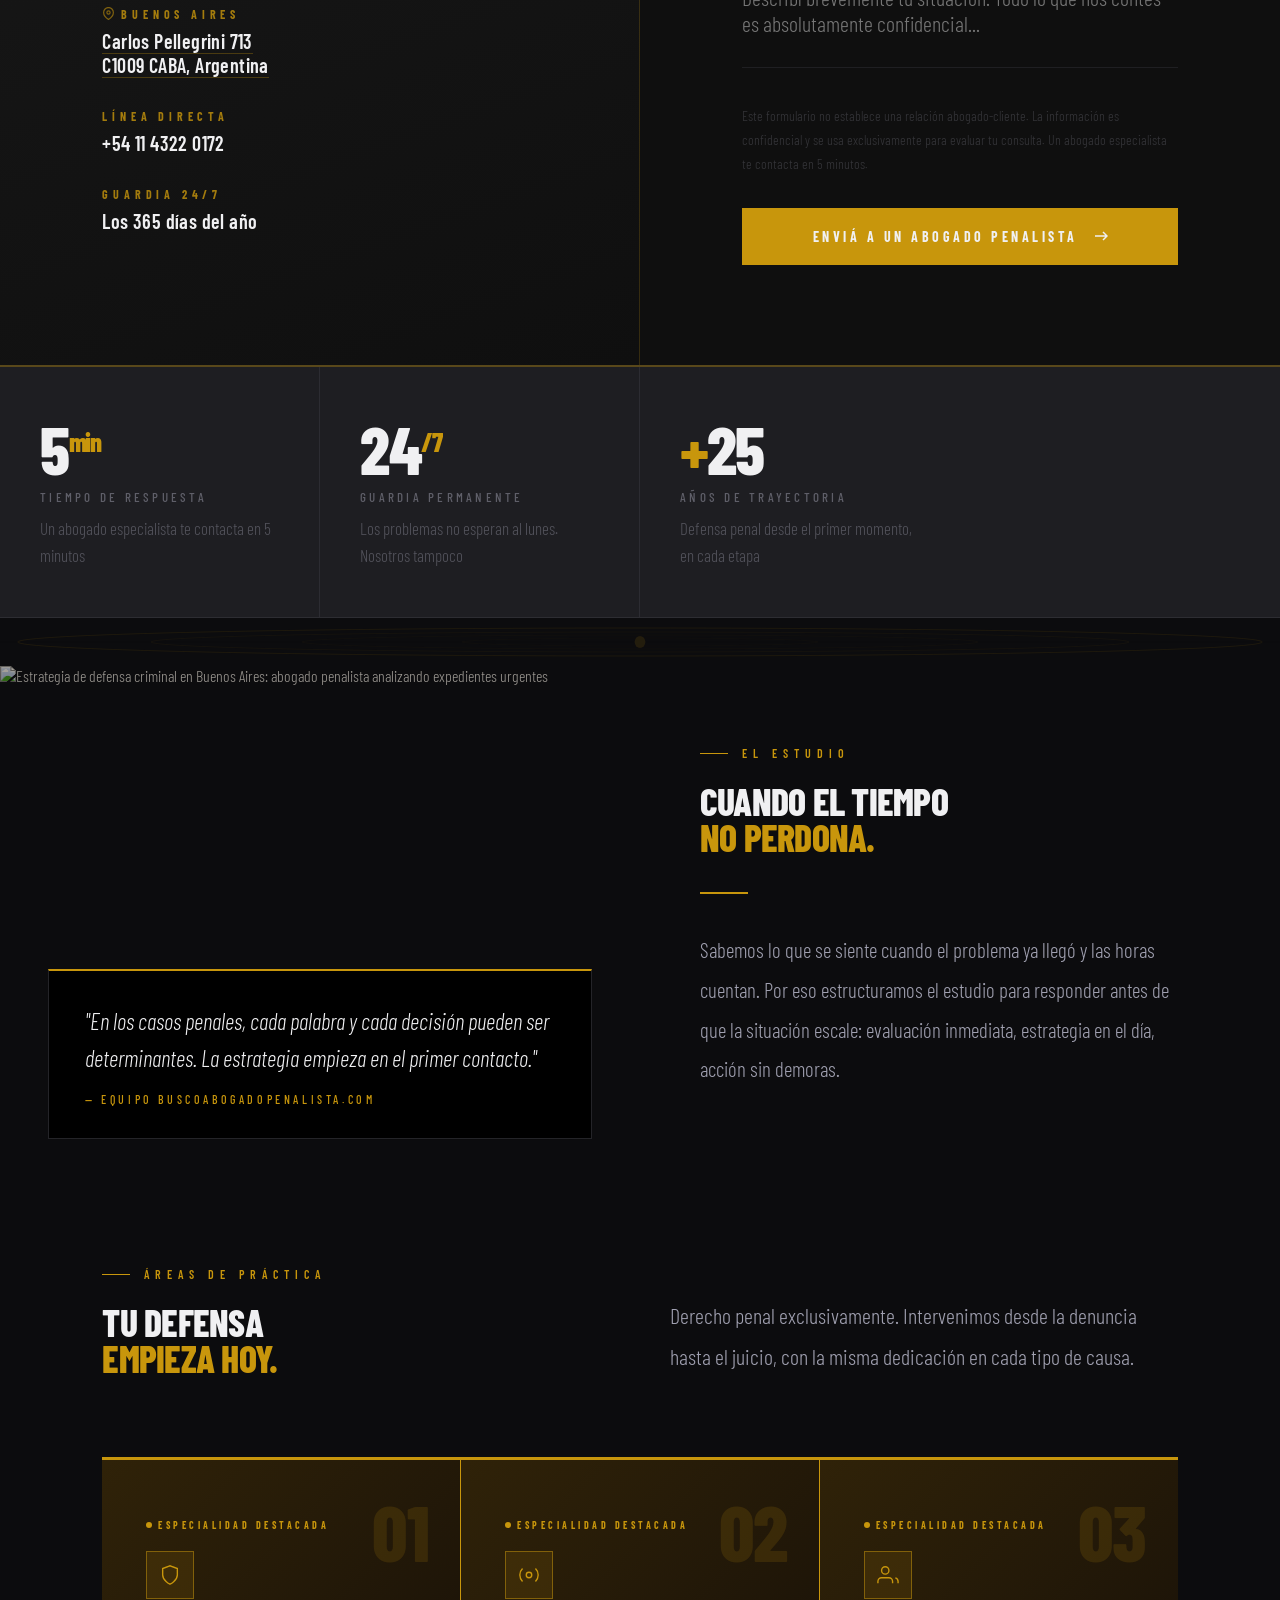
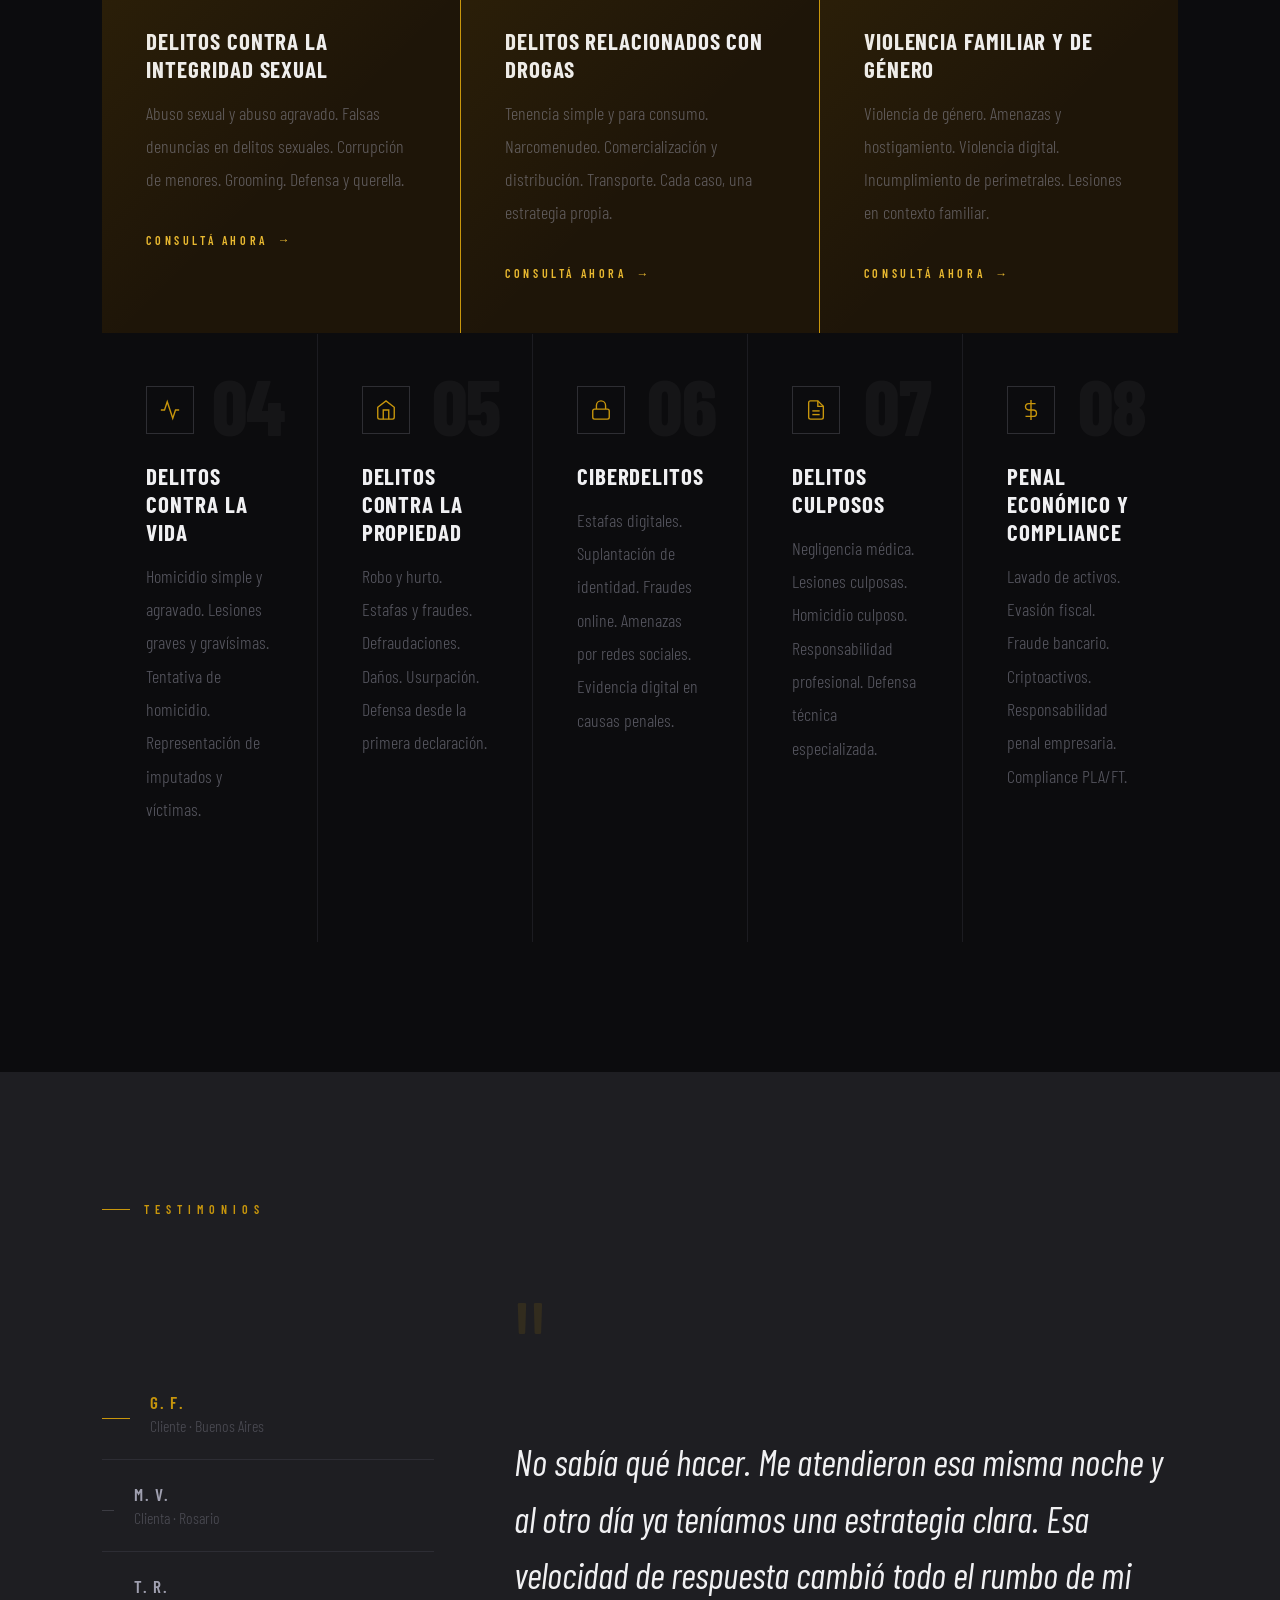
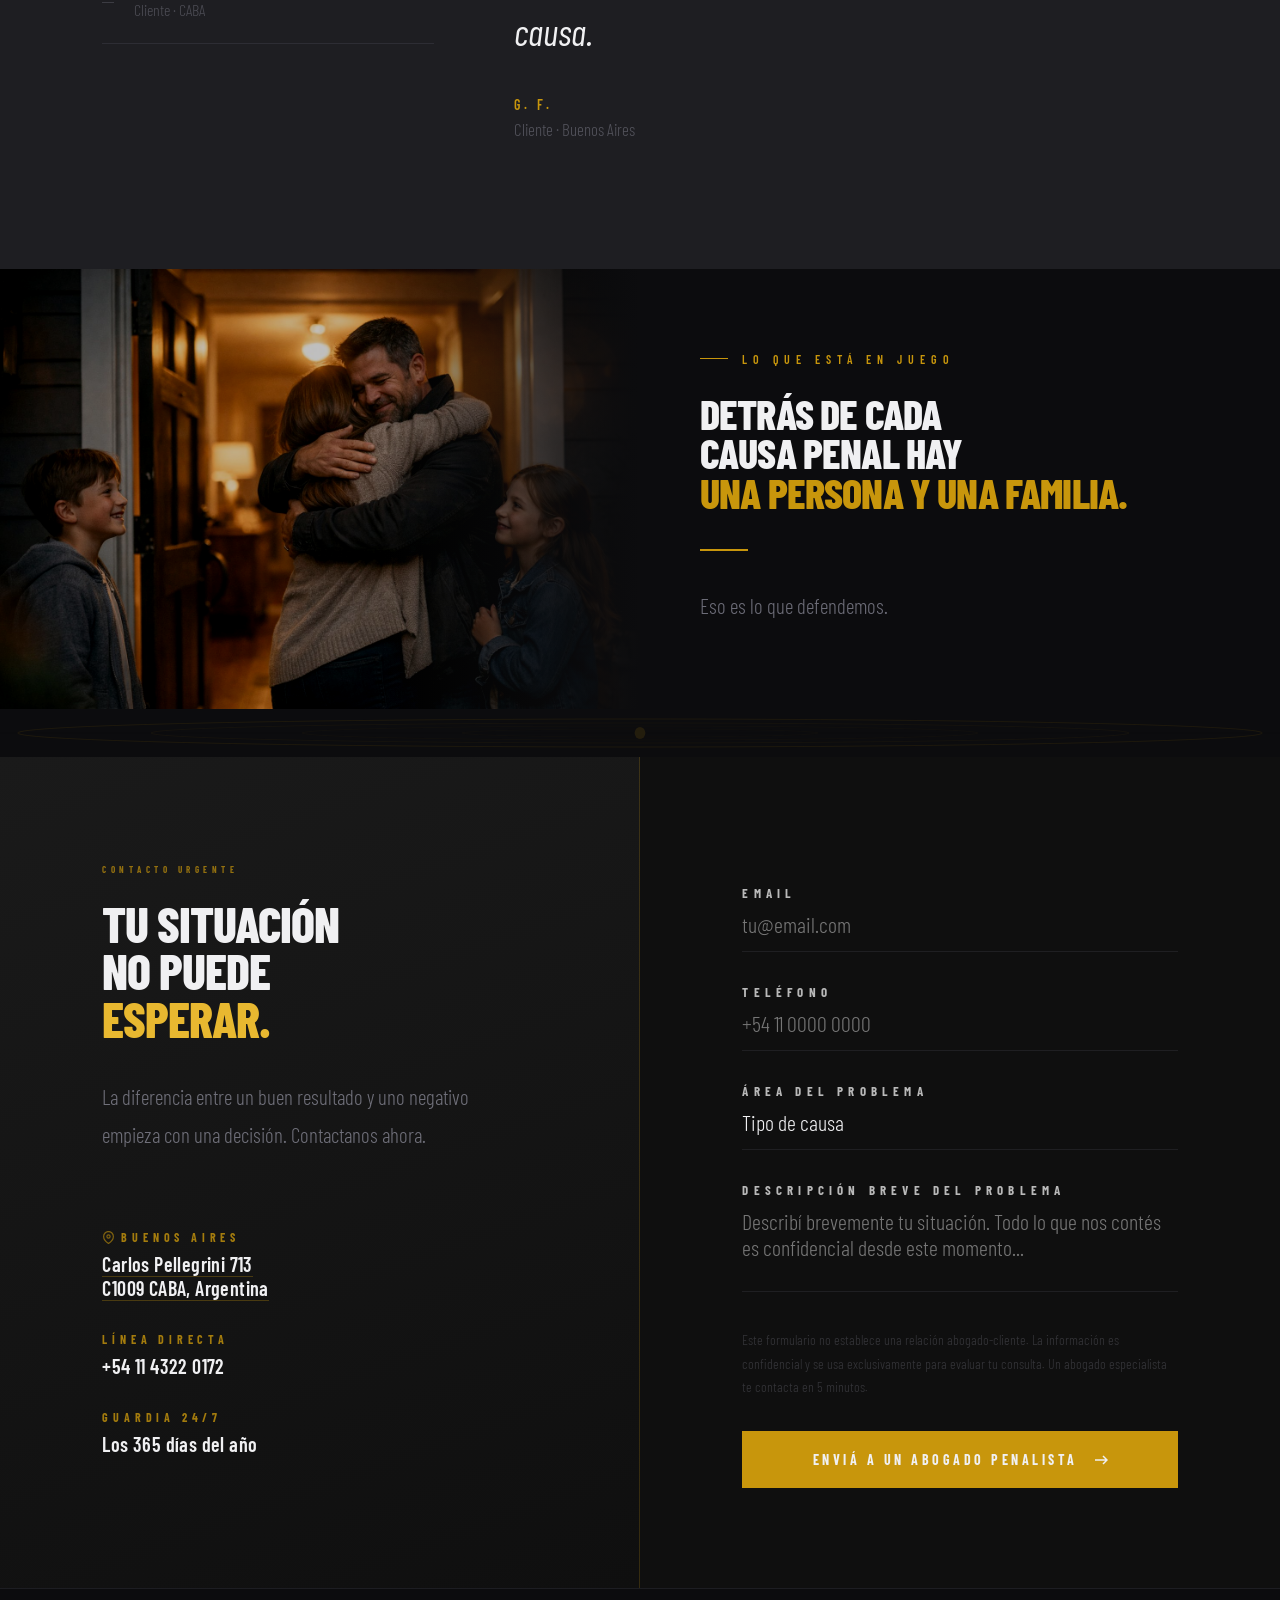
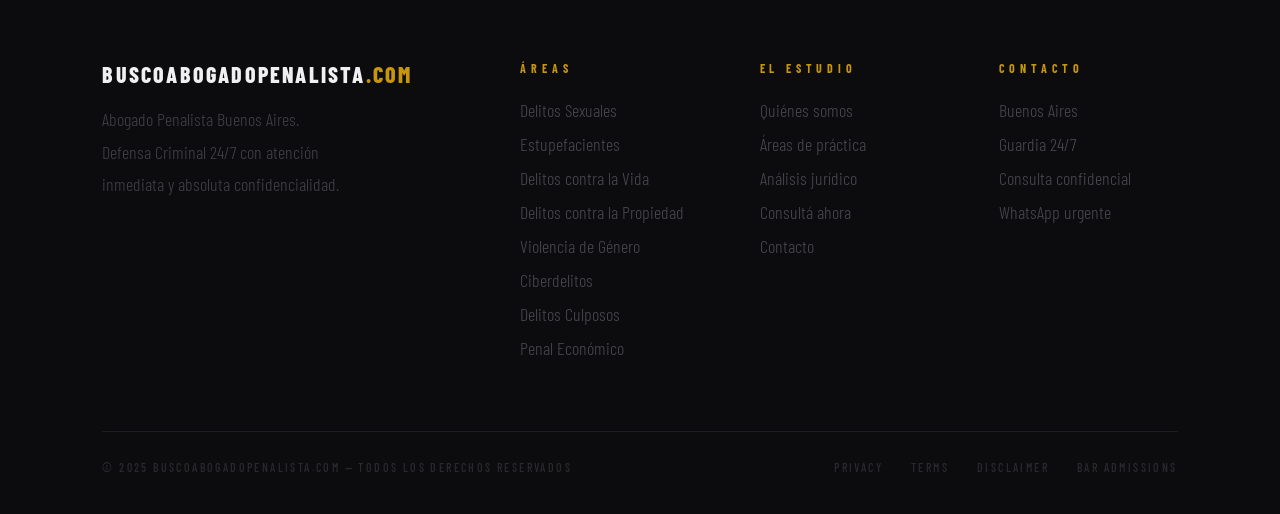
==== commit 897dcdd6: "Optimización mobile completa: menú hamburguesa, ticker oculto, tipografía responsive, carrusel de ta" ====
--- a/index.html
+++ b/index.html
@@ -77,6 +77,16 @@
       <li><a href="https://wa.me/5491128011002" target="_blank" rel="noopener" class="nav-cta"
           aria-label="Consulta urgente por WhatsApp">Consulta urgente</a></li>
     </ul>
+    <button class="hamburger" id="hamburgerBtn" aria-label="Menú">
+      <span></span><span></span><span></span>
+    </button>
+    <div class="mobile-menu" id="mobileMenu">
+      <a href="https://wa.me/5491128011002" target="_blank" rel="noopener" class="mobile-menu-cta">CONSULTA URGENTE</a>
+      <a href="#practice" class="mobile-menu-link">ÁREAS DE PRÁCTICA</a>
+      <a href="#about" class="mobile-menu-link">SOBRE NOSOTROS</a>
+      <a href="#results" class="mobile-menu-link">RESULTADOS</a>
+      <a href="#contact" class="mobile-menu-link">CONTACTO</a>
+    </div>
   </nav>
 
   <!-- HERO -->
--- a/style.css
+++ b/style.css
@@ -1350,24 +1350,182 @@
   .stat-item:nth-child(2) { border-right:none; }
   .footer-top { grid-template-columns:1fr 1fr; }
 }
+/* ── HAMBURGER BUTTON ── */
+.hamburger {
+  display: none; background: none; border: none; cursor: pointer;
+  width: 32px; height: 24px; position: relative; z-index: 201;
+  flex-direction: column; justify-content: space-between;
+  padding: 0;
+}
+.hamburger span {
+  display: block; width: 100%; height: 2px; background: var(--gold);
+  transition: all 0.3s ease; transform-origin: center;
+}
+.hamburger.active span:nth-child(1) { transform: translateY(11px) rotate(45deg); }
+.hamburger.active span:nth-child(2) { opacity: 0; }
+.hamburger.active span:nth-child(3) { transform: translateY(-11px) rotate(-45deg); }
+
+/* ── MOBILE MENU ── */
+.mobile-menu {
+  display: none; position: fixed; top: 72px; left: 0; right: 0;
+  background: rgba(12,12,14,0.98); backdrop-filter: blur(24px);
+  flex-direction: column; padding: 20px 24px 28px; z-index: 199;
+  border-bottom: 1px solid var(--border);
+}
+.mobile-menu.open { display: flex; }
+.mobile-menu-cta {
+  display: block; background: var(--gold); color: var(--white); text-align: center;
+  font-family: var(--sans); font-size: 13px; font-weight: 700;
+  letter-spacing: 0.2em; text-transform: uppercase; text-decoration: none;
+  padding: 16px 20px; margin-bottom: 12px;
+  transition: background 0.3s;
+}
+.mobile-menu-cta:hover { background: var(--gold2); }
+.mobile-menu-link {
+  display: block; font-family: var(--sans); font-size: 14px;
+  font-weight: 600; letter-spacing: 0.15em; text-transform: uppercase;
+  color: var(--white-dim); text-decoration: none; padding: 14px 0;
+  text-align: center; border-bottom: 1px solid var(--border);
+  transition: color 0.3s;
+}
+.mobile-menu-link:last-child { border-bottom: none; }
+.mobile-menu-link:hover { color: var(--gold); }
+
 @media(max-width:768px){
-  #hero-contact > div { grid-template-columns:1fr !important; padding:48px 24px !important; gap:40px !important; }
-
-  nav { padding:0 24px; }
-  .nav-links { display:none; }
-  .section { padding:80px 6vw; }
-  .practice-grid { grid-template-columns:1fr; }
-  .practice-grid-featured { grid-template-columns:1fr; }
-  .attorneys-grid { grid-template-columns:repeat(2,1fr); }
-  .insights-grid { grid-template-columns:1fr; }
-  .contact-left, .contact-right { padding:72px 6vw; }
-  .form-pair { grid-template-columns:1fr; }
-  .footer-top { grid-template-columns:1fr; }
-  #cursor { display:none; }
-  body { cursor:auto; }
-  a, button { cursor:pointer; }
-    .stats-bar { grid-template-columns:1fr 1fr; }
-  .practice-header { grid-template-columns:1fr; gap:24px; }
-  .attorneys-header { flex-direction:column; align-items:flex-start; gap:20px; }
-  .insights-header { flex-direction:column; align-items:flex-start; gap:20px; }
+  /* ── TICKER: hidden ── */
+  #ticker { display: none; }
+
+  /* ── NAV: compact + hamburger ── */
+  nav { top: 0; padding: 0 16px; height: 56px; }
+  nav.scrolled { background: rgba(12,12,14,0.98); }
+  .nav-brand-mark { width: 40px; height: 28px; font-size: 12px; }
+  .nav-brand-name { font-size: 12px; letter-spacing: 0.08em; }
+  .nav-brand-sub { font-size: 8px; letter-spacing: 0.1em; }
+  .nav-links { display: none; }
+  .hamburger { display: flex; }
+  .mobile-menu { top: 56px; }
+
+  /* ── HERO ── */
+  #hero { padding-top: 56px !important; min-height: auto; }
+  .hero-left { padding: 60px 20px 40px; margin-top: -40px; }
+  .hero-right { height: 45vw; }
+  .hero-year { font-size: 11px; letter-spacing: 0.3em; margin-bottom: 24px; }
+  .hero-year::before { width: 24px; }
+  .hero-h1 { font-size: clamp(28px, 8vw, 40px) !important; }
+  .hero-h1-em { font-size: 1em; }
+  .hero-line { width: 40px; margin: 24px 0; }
+  .hero-sub { font-size: 16px; margin-bottom: 32px; max-width: 100%; }
+  .hero-actions { flex-direction: column; gap: 12px; }
+  .btn-filled {
+    font-size: 14px !important; padding: 18px 36px !important;
+    width: 100%; max-width: 340px; text-align: center;
+    justify-content: center;
+  }
+  .btn-outline { display: none; }
+  .hero-scroll-hint { display: none; }
+
+  /* ── SPEED BADGES ── */
+  .speed-badges { flex-direction: column; gap: 8px; margin-top: 20px; }
+  .speed-badge {
+    font-size: 13px; padding: 10px 16px;
+    justify-content: center;
+  }
+
+  /* ── STATS BAR ── */
+  .stats-bar { grid-template-columns: 1fr 1fr; }
+  .stat-item { padding: 24px 20px; }
+  .stat-item:nth-child(2) { border-right: none; }
+  .stat-number { font-size: clamp(32px, 8vw, 47px); }
+  .stat-label { font-size: 11px; letter-spacing: 0.2em; }
+  .stat-desc { font-size: 14px; }
+
+  /* ── SECTIONS ── */
+  .section { padding: 60px 20px; }
+  .s-tag { font-size: 10px; letter-spacing: 0.3em; margin-bottom: 16px; }
+  .s-h2 { font-size: clamp(22px, 7vw, 36px); }
+  .s-lead { font-size: 17px; }
+
+  /* ── ABOUT ── */
+  #about { grid-template-columns: 1fr; }
+  .about-content { padding: 40px 20px; }
+  .about-body { font-size: 17px; }
+  .about-overlay { left: 20px; right: 20px; bottom: 20px; }
+  .about-overlay-quote { font-size: 18px; }
+
+  /* ── PRACTICE AREAS ── */
+  .practice-header { grid-template-columns: 1fr; gap: 16px; }
+  .practice-grid { grid-template-columns: 1fr; }
+  .practice-grid-featured { grid-template-columns: 1fr; }
+  .p-card, .p-card-featured { padding: 32px 24px; }
+  .p-title { font-size: 19px; }
+  .p-desc { font-size: 15px; }
+
+  /* ── ATTORNEYS ── */
+  .attorneys-header { flex-direction: column; align-items: flex-start; gap: 16px; }
+  .attorneys-grid { grid-template-columns: repeat(2, 1fr); gap: 12px; }
+  .atty-name { font-size: 16px; }
+  .atty-role { font-size: 14px; }
+
+  /* ── RESULTS ── */
+  .results-inner { grid-template-columns: 1fr; gap: 40px; }
+  .r-item { grid-template-columns: 100px 1fr; gap: 16px; padding: 20px 0; }
+  .r-value { font-size: clamp(24px, 6vw, 34px); }
+  .r-type { font-size: 12px; }
+  .r-desc { font-size: 15px; }
+
+  /* ── INSIGHTS ── */
+  .insights-header { flex-direction: column; align-items: flex-start; gap: 16px; }
+  .insights-grid { grid-template-columns: 1fr; }
+  .ins-card { padding: 28px 24px; }
+  .ins-title { font-size: clamp(18px, 5vw, 24px); }
+  .ins-excerpt { font-size: 15px; }
+
+  /* ── TESTIMONIALS ── */
+  .t-grid { grid-template-columns: 1fr; }
+  .t-nav {
+    padding-top: 0; display: flex; gap: 0;
+    overflow-x: auto; -webkit-overflow-scrolling: touch;
+  }
+  .t-nav-item {
+    white-space: nowrap; border-bottom: none;
+    border-right: 1px solid var(--border); padding: 12px 20px;
+  }
+  .t-quote { font-size: clamp(20px, 5vw, 30px); }
+
+  /* ── CONTACT ── */
+  .contact-grid { grid-template-columns: 1fr; }
+  .contact-left, .contact-right { padding: 48px 20px; }
+  .contact-h2 { font-size: clamp(28px, 8vw, 42px); }
+  .contact-sub { font-size: 17px; }
+  .form-pair { grid-template-columns: 1fr; }
+
+  /* ── FOOTER ── */
+  .footer-top { grid-template-columns: 1fr; gap: 32px; }
+  .footer-bottom { flex-direction: column; gap: 16px; align-items: center; }
+
+  /* ── AI SECTION ── */
+  .ai-grid { grid-template-columns: 1fr; }
+  .ai-right { border-left: none; border-top: 1px solid var(--border); padding: 40px 20px; }
+  .ai-left { padding: 60px 20px; }
+  .ai-h2 { font-size: clamp(32px, 8vw, 48px); }
+  .ai-body { font-size: 17px; }
+  .ai-metric-grid { grid-template-columns: 1fr 1fr; gap: 8px; }
+  .terminal { font-size: 13px; }
+  .terminal-body { padding: 16px 14px; min-height: 200px; }
+
+  /* ── CURSOR: disabled ── */
+  #cursor { display: none; }
+  body { cursor: auto; }
+  a, button { cursor: pointer; }
+
+  /* ── FLOATING CTA ── */
+  #floating-cta { bottom: 20px; right: 16px; width: 52px; height: 52px; }
+  #floating-cta svg { width: 28px; height: 28px; }
+
+  /* ── HERO CONTACT ── */
+  #hero-contact > div { grid-template-columns: 1fr !important; padding: 48px 20px !important; gap: 32px !important; }
+
+  /* ── SAFE AREA ── */
+  nav { padding-top: env(safe-area-inset-top, 0); }
+  #floating-cta { bottom: calc(20px + env(safe-area-inset-bottom, 0)); }
 }
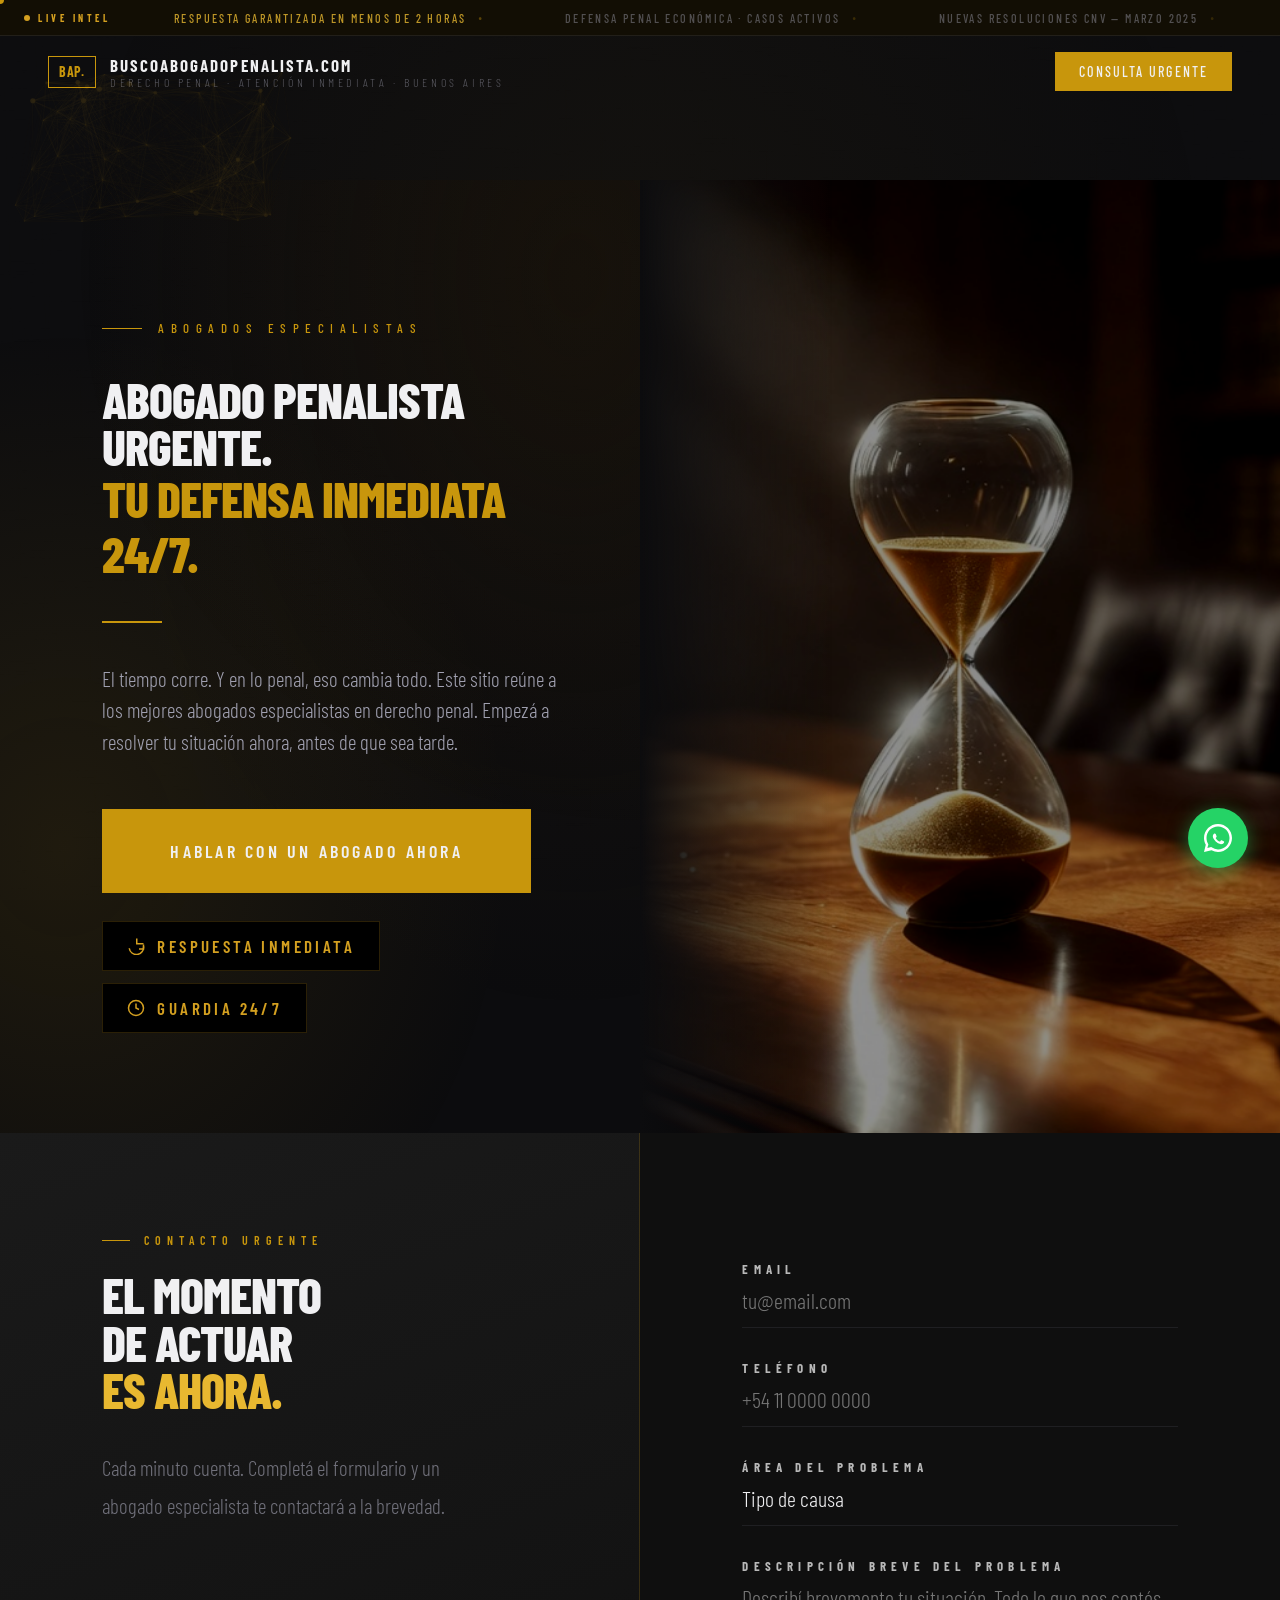
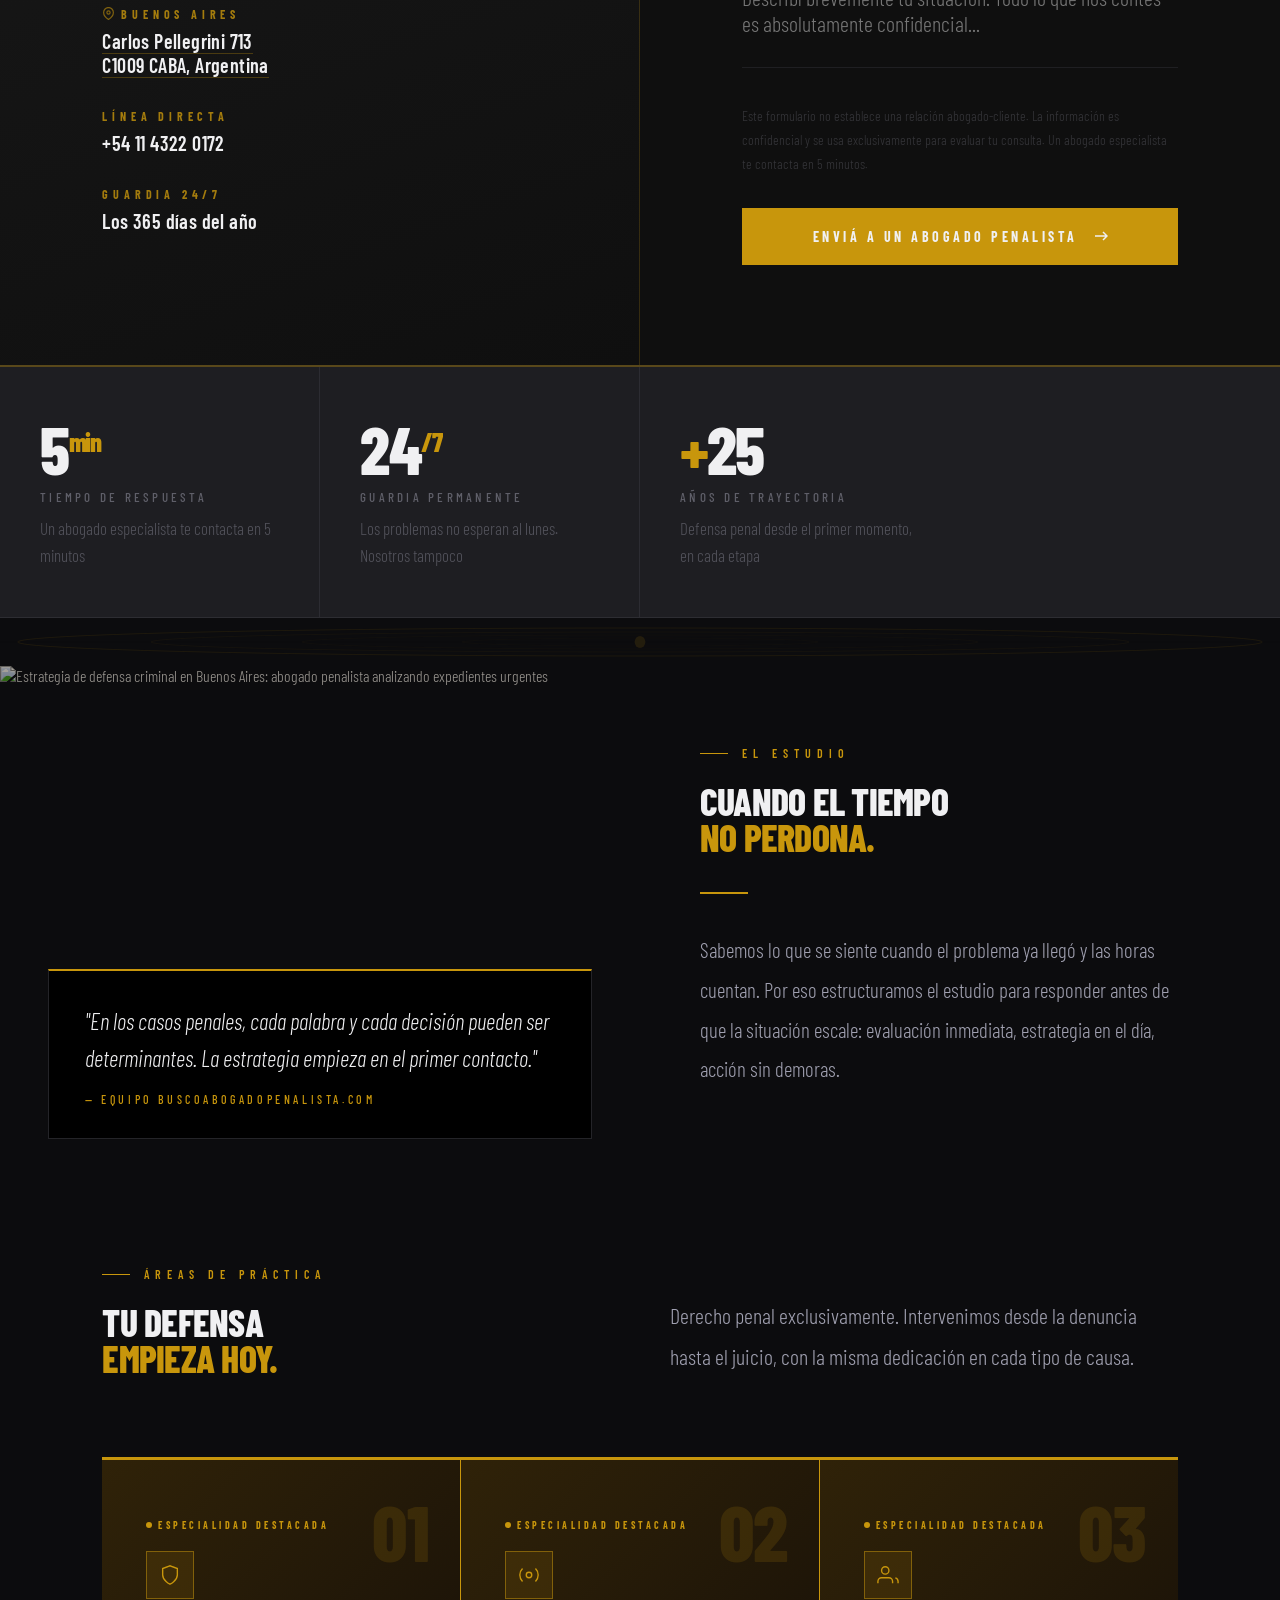
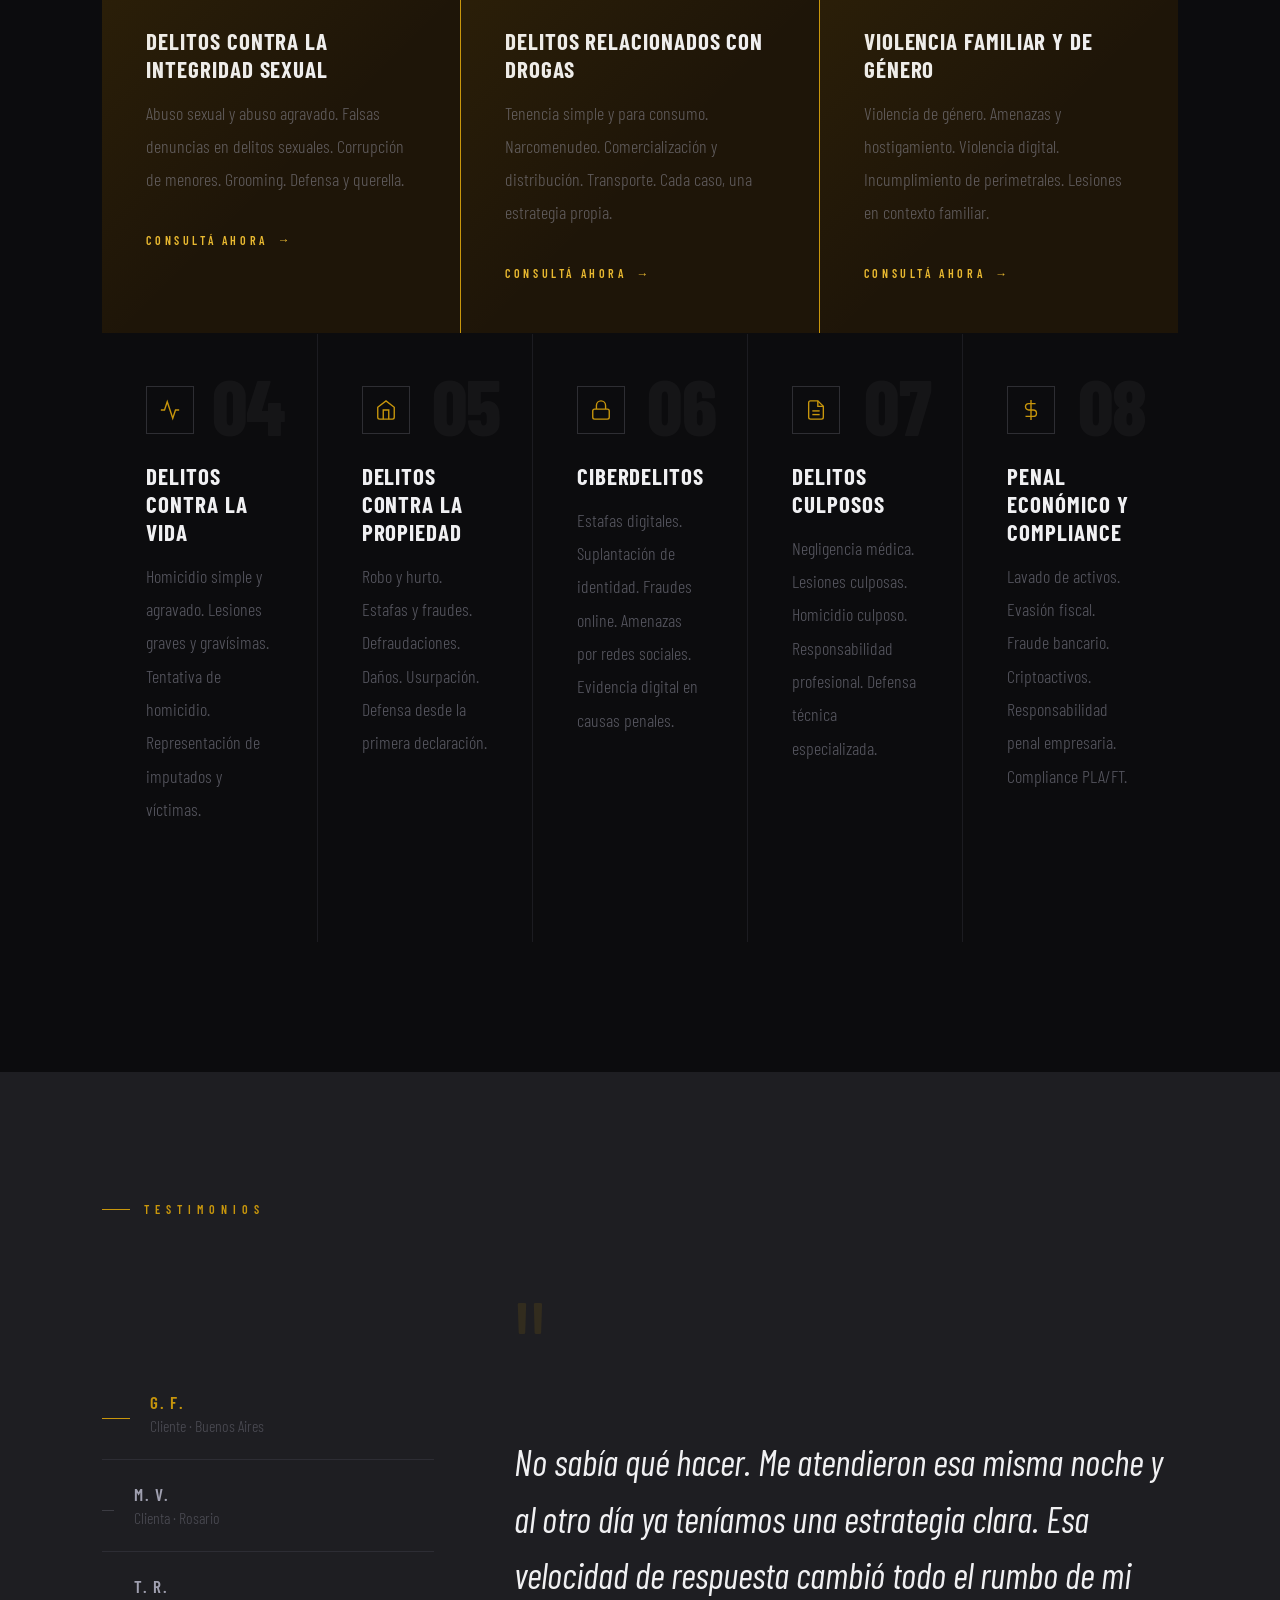
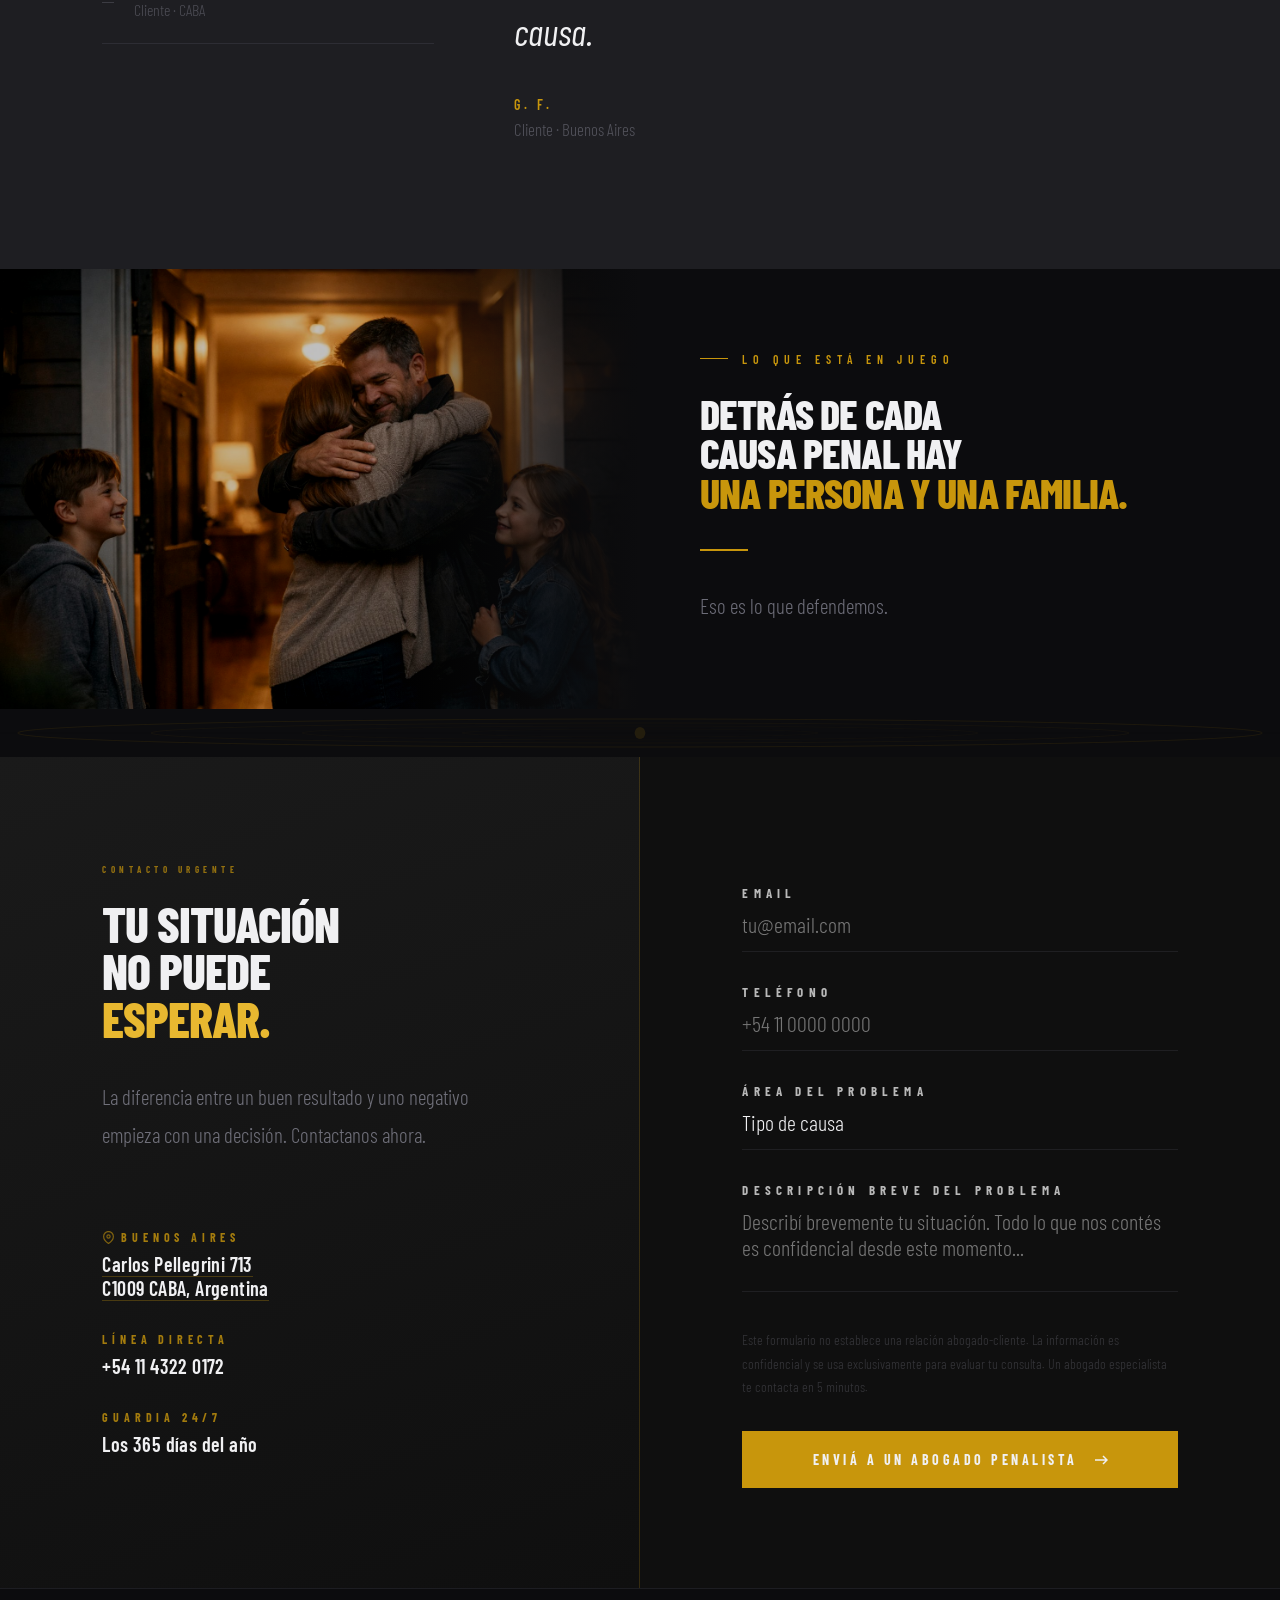
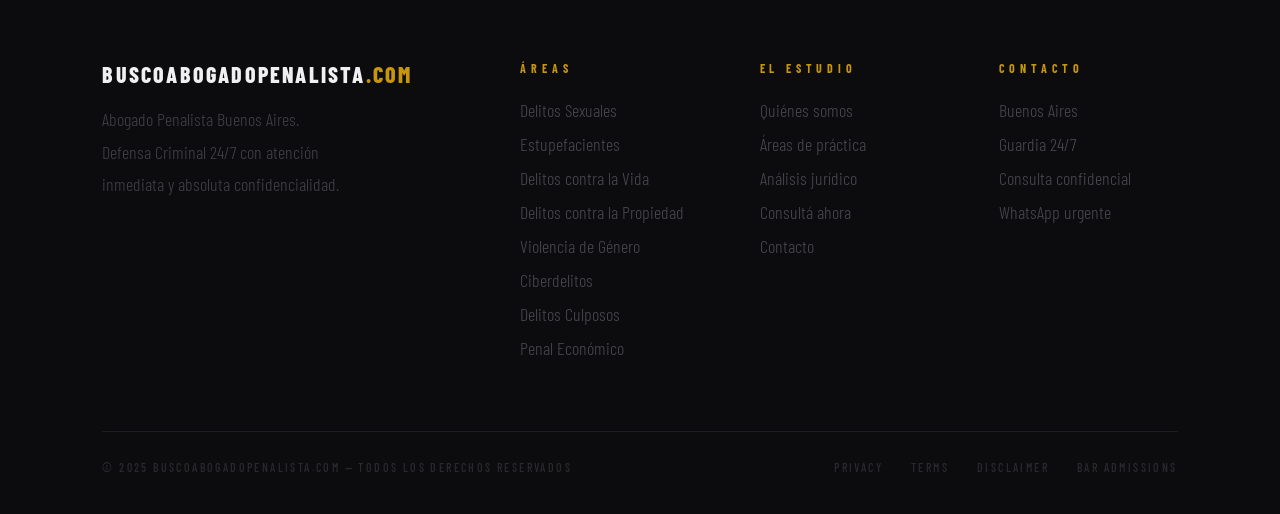
==== commit 0b72bdd8: "Eliminar menú hamburguesa de ambas versiones mobile" ====
--- a/index.html
+++ b/index.html
@@ -77,16 +77,6 @@
       <li><a href="https://wa.me/5491128011002" target="_blank" rel="noopener" class="nav-cta"
           aria-label="Consulta urgente por WhatsApp">Consulta urgente</a></li>
     </ul>
-    <button class="hamburger" id="hamburgerBtn" aria-label="Menú">
-      <span></span><span></span><span></span>
-    </button>
-    <div class="mobile-menu" id="mobileMenu">
-      <a href="https://wa.me/5491128011002" target="_blank" rel="noopener" class="mobile-menu-cta">CONSULTA URGENTE</a>
-      <a href="#practice" class="mobile-menu-link">ÁREAS DE PRÁCTICA</a>
-      <a href="#about" class="mobile-menu-link">SOBRE NOSOTROS</a>
-      <a href="#results" class="mobile-menu-link">RESULTADOS</a>
-      <a href="#contact" class="mobile-menu-link">CONTACTO</a>
-    </div>
   </nav>
 
   <!-- HERO -->
--- a/style.css
+++ b/style.css
@@ -1350,60 +1350,17 @@
   .stat-item:nth-child(2) { border-right:none; }
   .footer-top { grid-template-columns:1fr 1fr; }
 }
-/* ── HAMBURGER BUTTON ── */
-.hamburger {
-  display: none; background: none; border: none; cursor: pointer;
-  width: 32px; height: 24px; position: relative; z-index: 201;
-  flex-direction: column; justify-content: space-between;
-  padding: 0;
-}
-.hamburger span {
-  display: block; width: 100%; height: 2px; background: var(--gold);
-  transition: all 0.3s ease; transform-origin: center;
-}
-.hamburger.active span:nth-child(1) { transform: translateY(11px) rotate(45deg); }
-.hamburger.active span:nth-child(2) { opacity: 0; }
-.hamburger.active span:nth-child(3) { transform: translateY(-11px) rotate(-45deg); }
-
-/* ── MOBILE MENU ── */
-.mobile-menu {
-  display: none; position: fixed; top: 72px; left: 0; right: 0;
-  background: rgba(12,12,14,0.98); backdrop-filter: blur(24px);
-  flex-direction: column; padding: 20px 24px 28px; z-index: 199;
-  border-bottom: 1px solid var(--border);
-}
-.mobile-menu.open { display: flex; }
-.mobile-menu-cta {
-  display: block; background: var(--gold); color: var(--white); text-align: center;
-  font-family: var(--sans); font-size: 13px; font-weight: 700;
-  letter-spacing: 0.2em; text-transform: uppercase; text-decoration: none;
-  padding: 16px 20px; margin-bottom: 12px;
-  transition: background 0.3s;
-}
-.mobile-menu-cta:hover { background: var(--gold2); }
-.mobile-menu-link {
-  display: block; font-family: var(--sans); font-size: 14px;
-  font-weight: 600; letter-spacing: 0.15em; text-transform: uppercase;
-  color: var(--white-dim); text-decoration: none; padding: 14px 0;
-  text-align: center; border-bottom: 1px solid var(--border);
-  transition: color 0.3s;
-}
-.mobile-menu-link:last-child { border-bottom: none; }
-.mobile-menu-link:hover { color: var(--gold); }
-
 @media(max-width:768px){
   /* ── TICKER: hidden ── */
   #ticker { display: none; }
 
-  /* ── NAV: compact + hamburger ── */
+  /* ── NAV: compact ── */
   nav { top: 0; padding: 0 16px; height: 56px; }
   nav.scrolled { background: rgba(12,12,14,0.98); }
   .nav-brand-mark { width: 40px; height: 28px; font-size: 12px; }
   .nav-brand-name { font-size: 12px; letter-spacing: 0.08em; }
   .nav-brand-sub { font-size: 8px; letter-spacing: 0.1em; }
   .nav-links { display: none; }
-  .hamburger { display: flex; }
-  .mobile-menu { top: 56px; }
 
   /* ── HERO ── */
   #hero { padding-top: 56px !important; min-height: auto; }
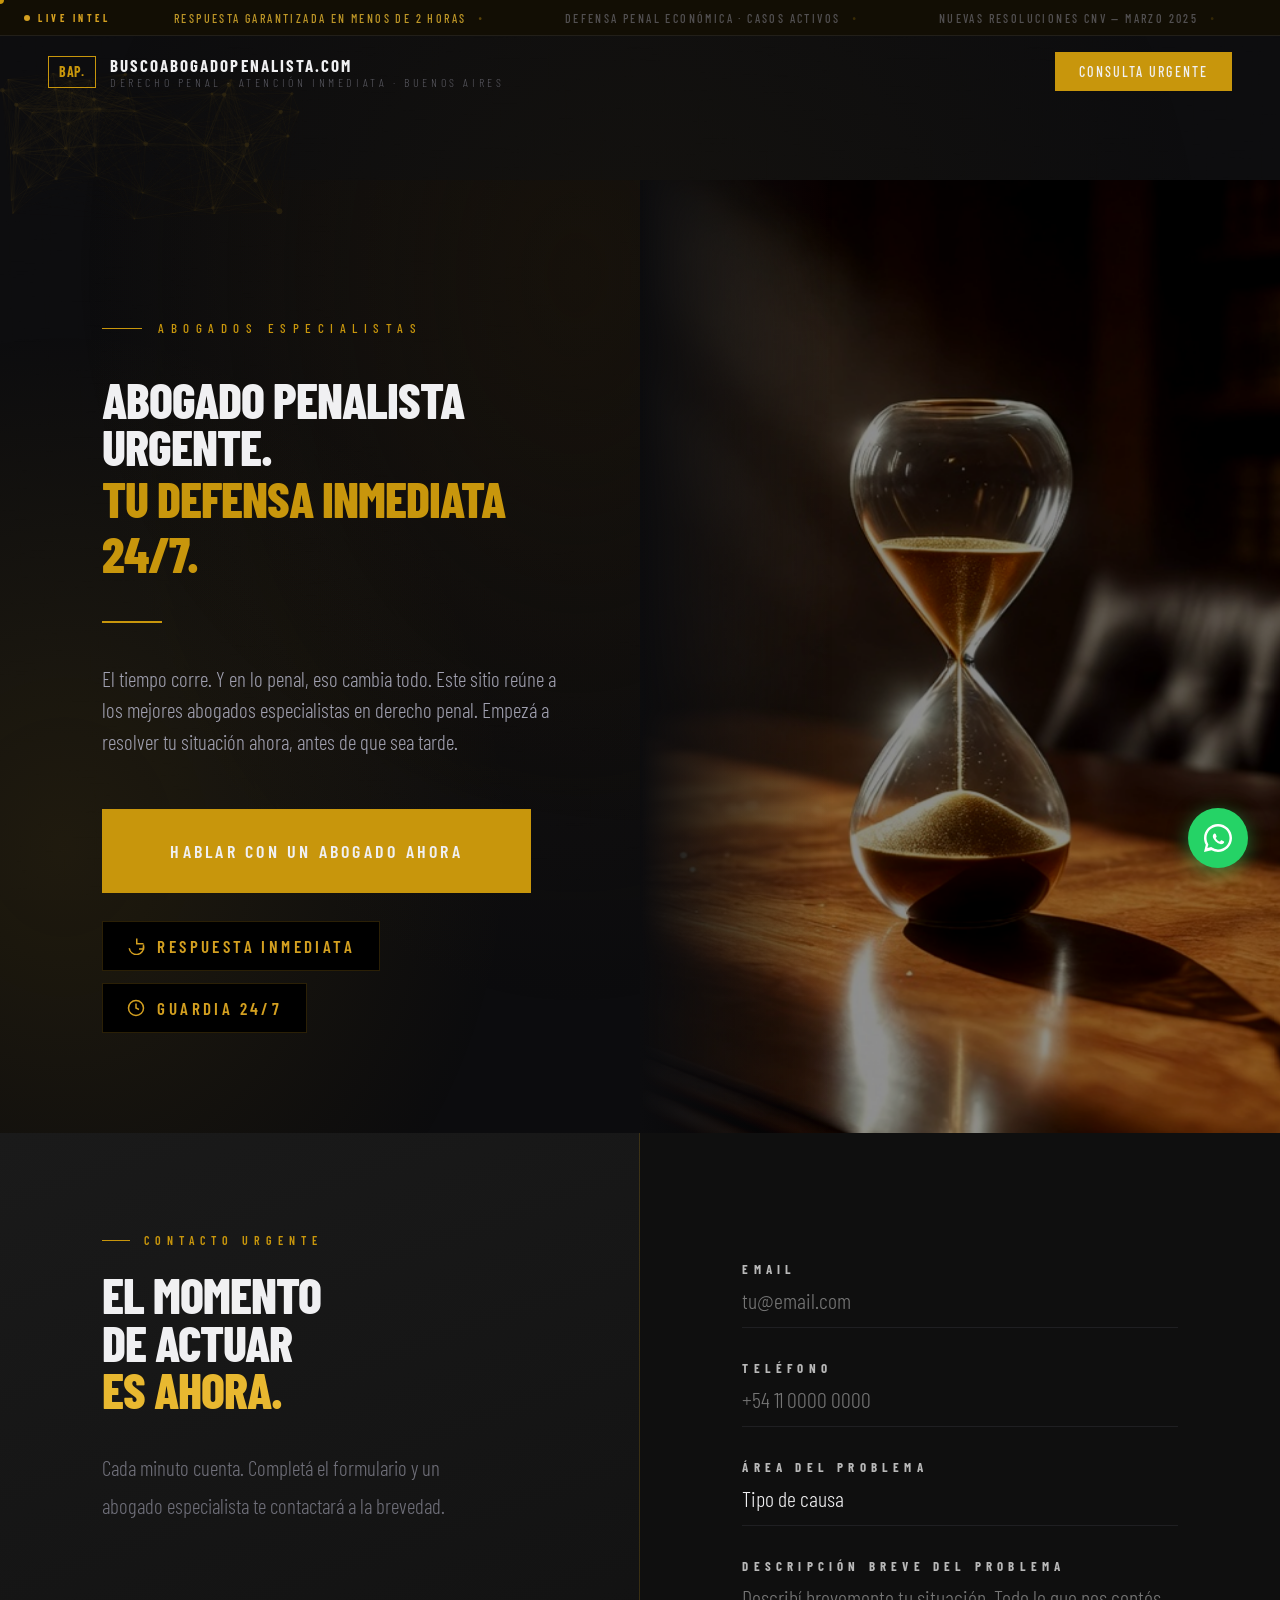
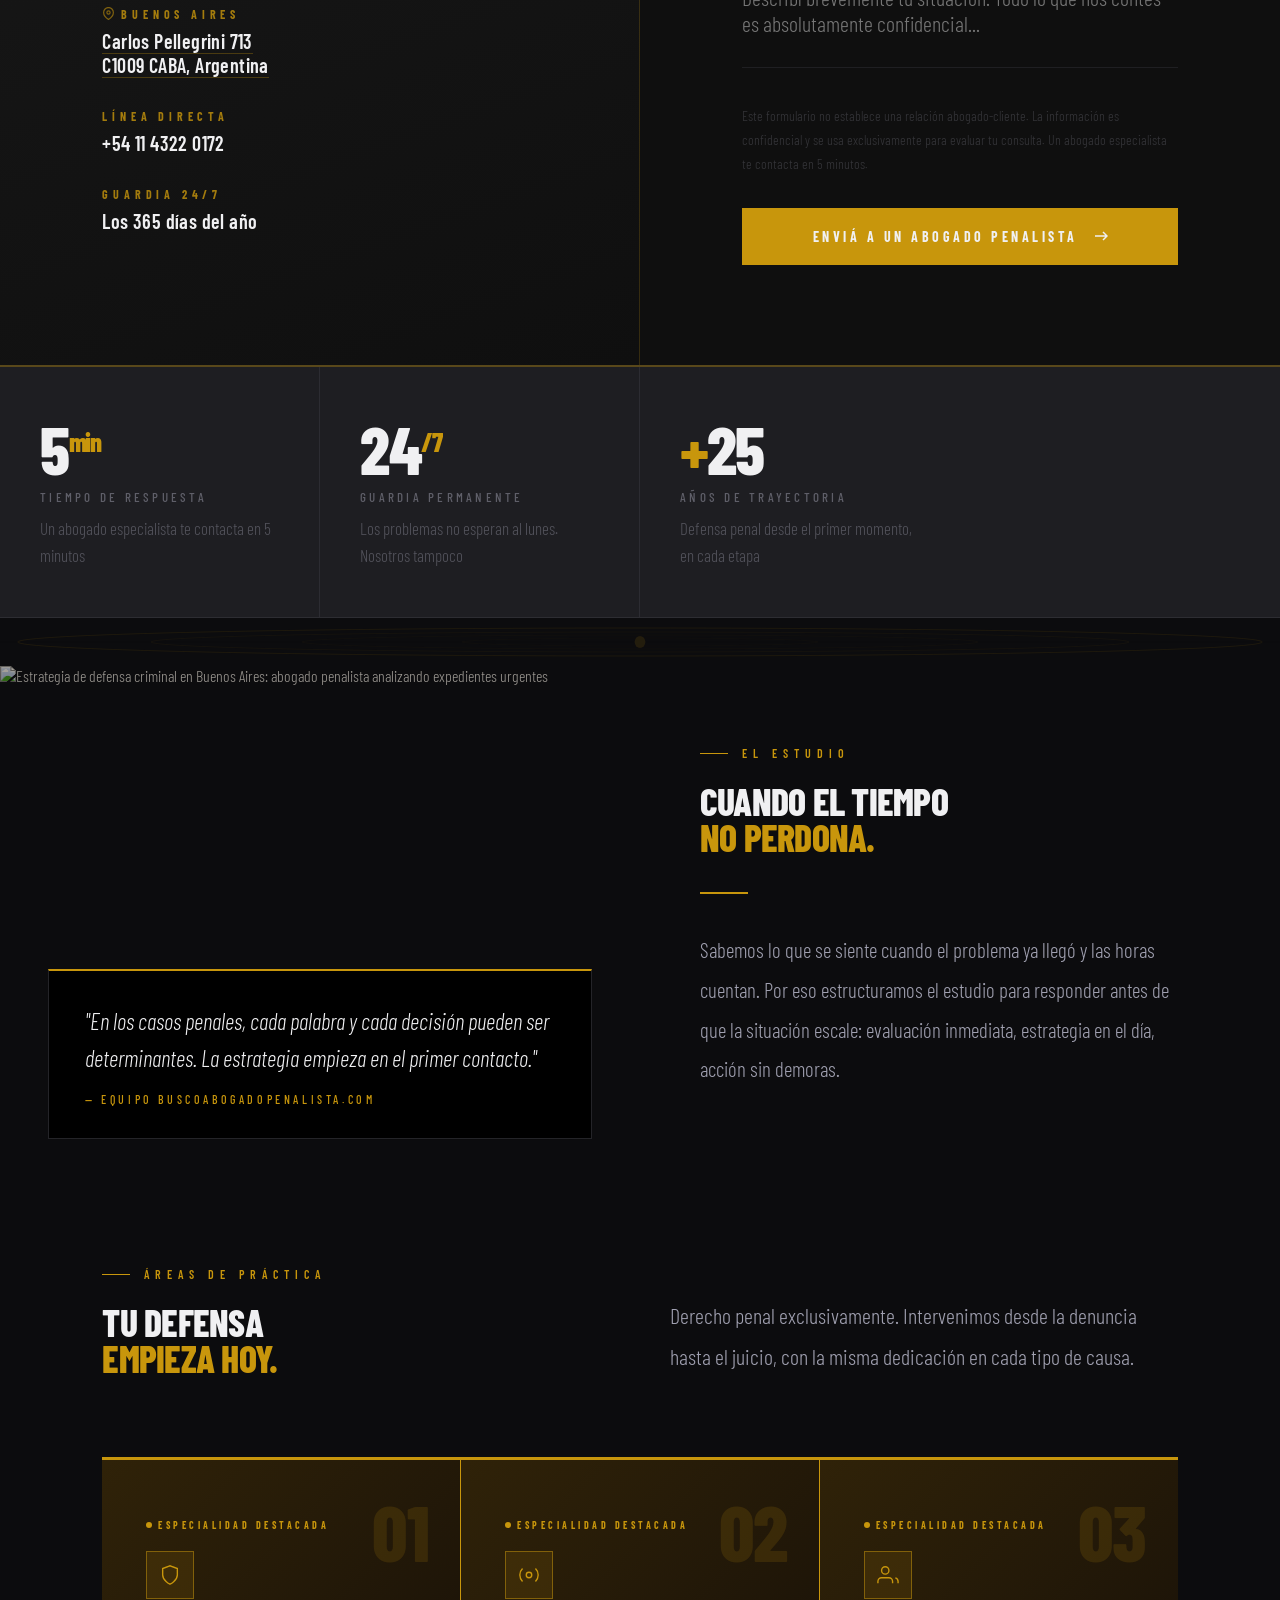
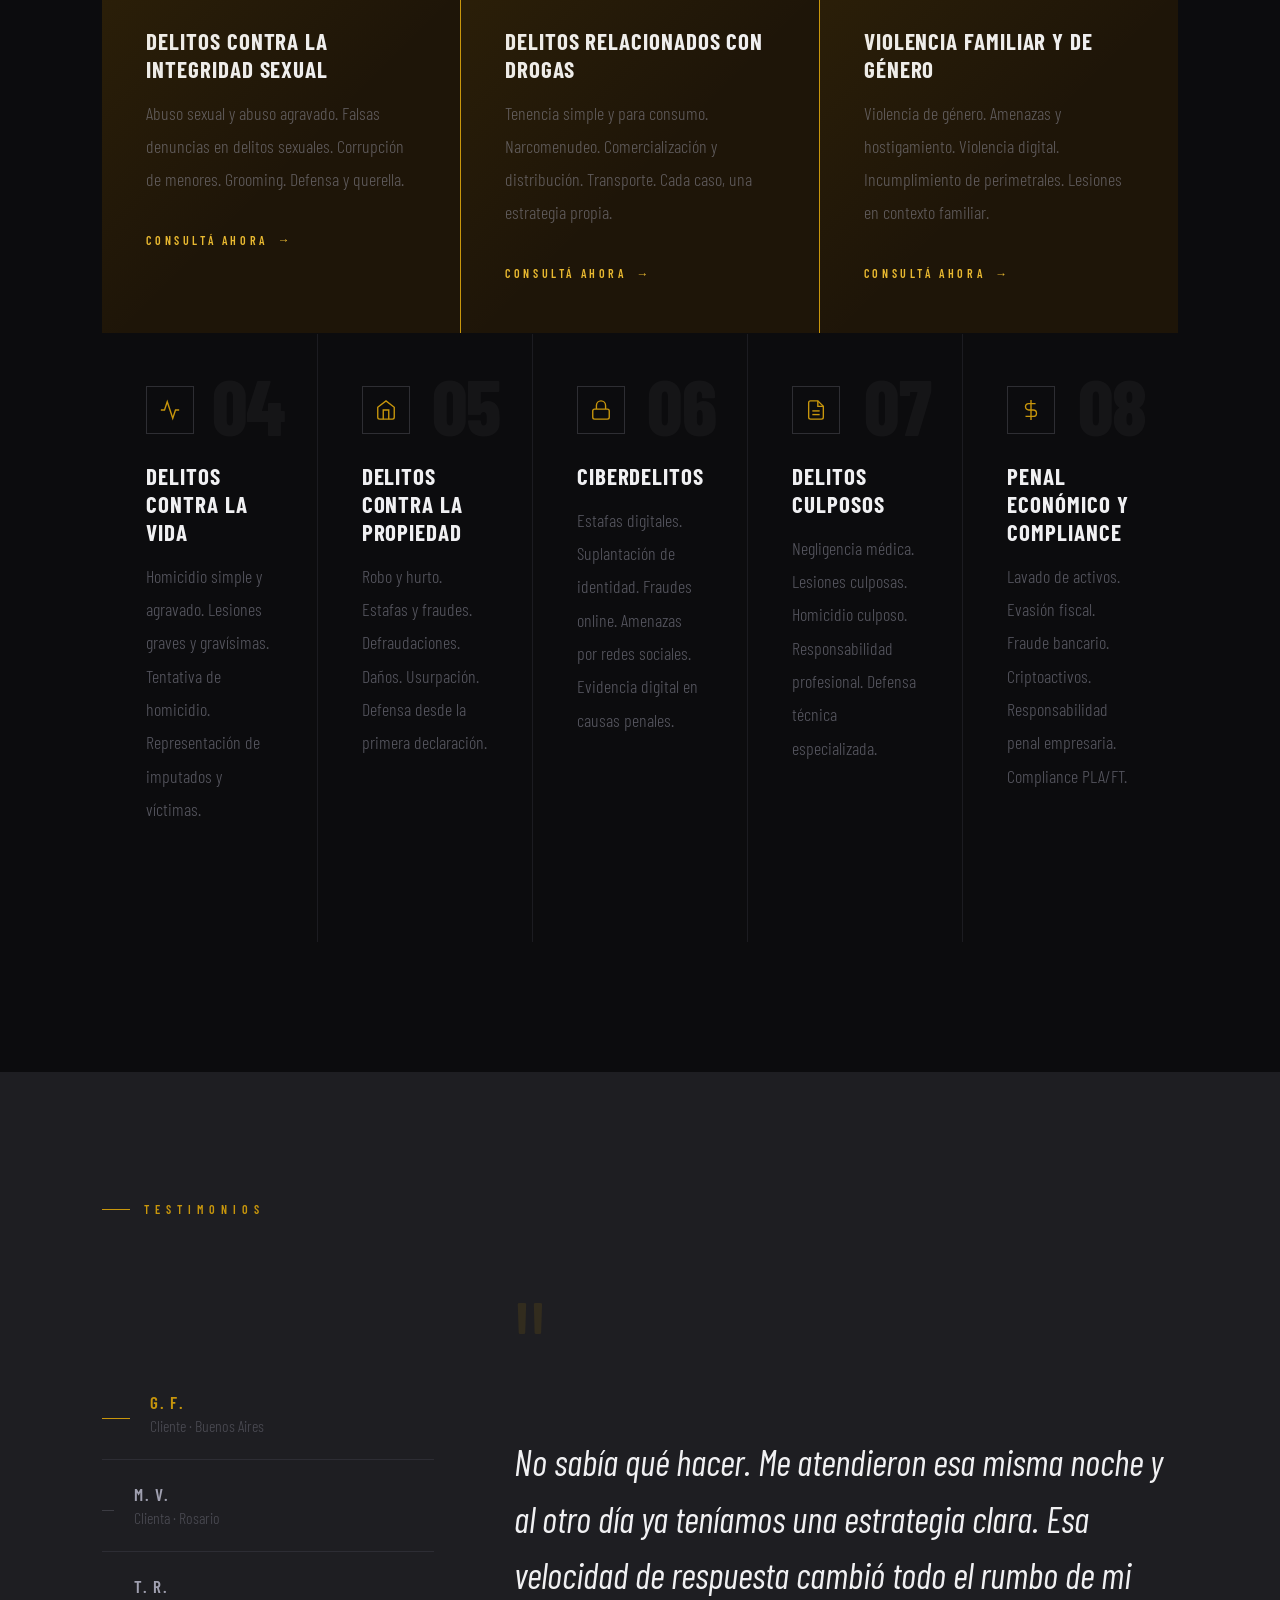
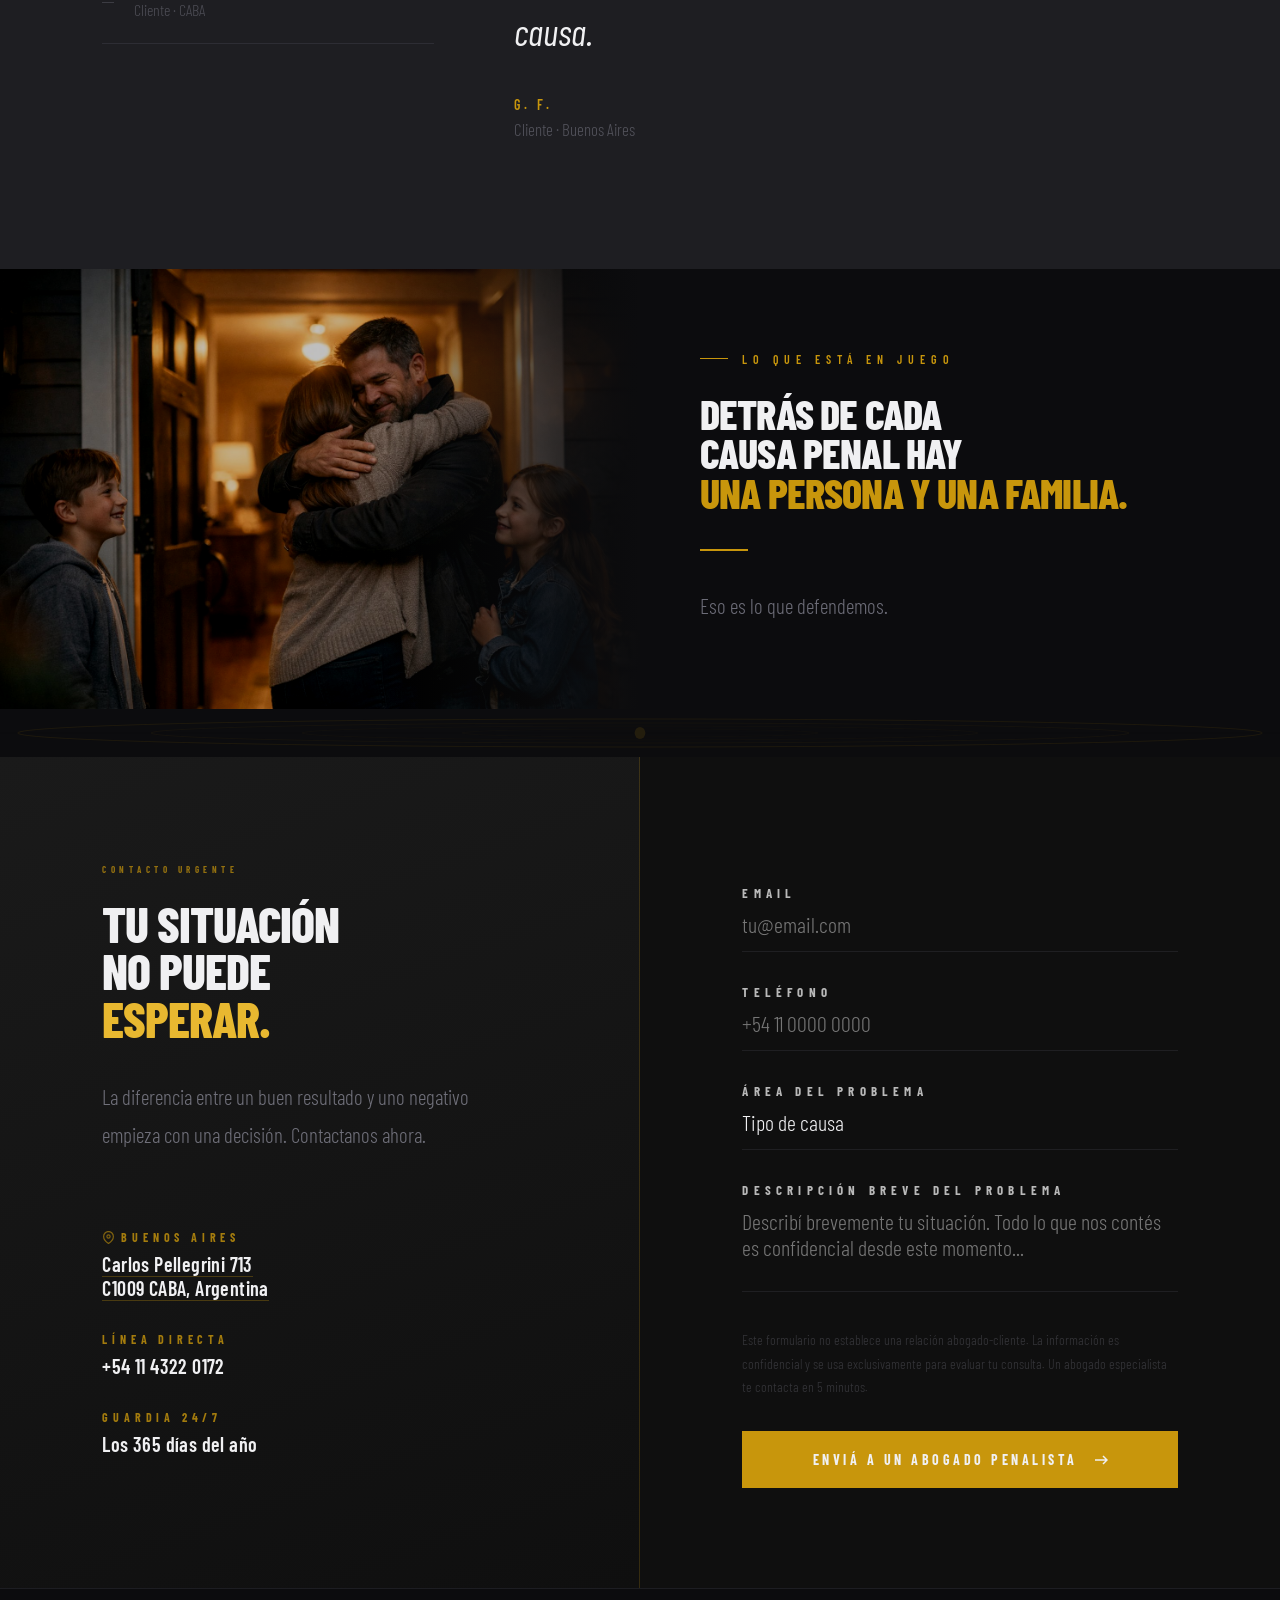
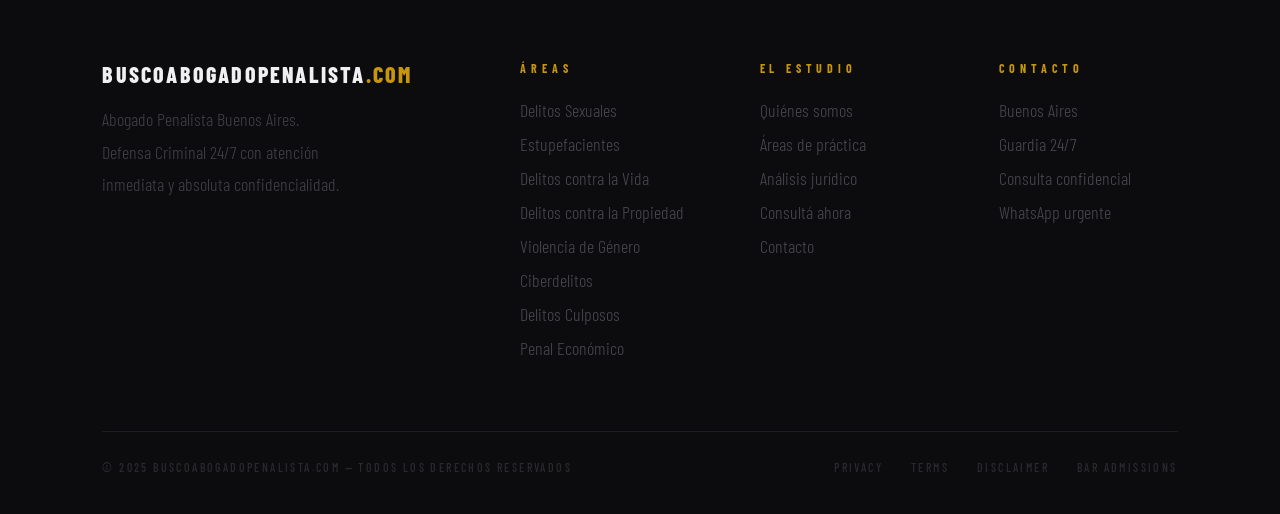
==== commit e6723c76: "Integracion de Google Tag Manager (GTM-KFPSWRZ3) en index y urgencia" ====
--- a/index.html
+++ b/index.html
@@ -3,6 +3,13 @@
 
 <head>
   <meta charset="UTF-8">
+  <!-- Google Tag Manager -->
+  <script>(function(w,d,s,l,i){w[l]=w[l]||[];w[l].push({'gtm.start':
+  new Date().getTime(),event:'gtm.js'});var f=d.getElementsByTagName(s)[0],
+  j=d.createElement(s),dl=l!='dataLayer'?'&l='+l:'';j.async=true;j.src=
+  'https://www.googletagmanager.com/gtm.js?id='+i+dl;f.parentNode.insertBefore(j,f);
+  })(window,document,'script','dataLayer','GTM-KFPSWRZ3');</script>
+  <!-- End Google Tag Manager -->
   <meta name="viewport" content="width=device-width, initial-scale=1.0">
   <link rel="canonical" href="https://buscoabogadopenalista.com/">
   <link rel="icon" type="image/png" href="favicon.png">
@@ -39,6 +46,10 @@
 </head>
 
 <body>
+  <!-- Google Tag Manager (noscript) -->
+  <noscript><iframe src="https://www.googletagmanager.com/ns.html?id=GTM-KFPSWRZ3"
+  height="0" width="0" style="display:none;visibility:hidden"></iframe></noscript>
+  <!-- End Google Tag Manager (noscript) -->
 
   <!-- CURSOR -->
   <div id="cursor"></div>
--- a/style.css
+++ b/style.css
@@ -1332,7 +1332,7 @@
   .ai-grid { grid-template-columns:1fr; }
   .ai-right { border-left:none; border-top:1px solid var(--border); }
   #hero { grid-template-columns:1fr; min-height:auto; }
-  .hero-right { height:55vw; }
+  .hero-right { height: 75vw; }
   .hero-right::after { background:linear-gradient(to top, var(--bg) 0%, transparent 40%); }
   .hero-left { padding:72px 6vw 60px; position:relative; z-index:2; margin-top:-80px; }
   #about { grid-template-columns:1fr; }
@@ -1365,7 +1365,7 @@
   /* ── HERO ── */
   #hero { padding-top: 56px !important; min-height: auto; }
   .hero-left { padding: 60px 20px 40px; margin-top: -40px; }
-  .hero-right { height: 45vw; }
+  .hero-right { height: 85vw; }
   .hero-year { font-size: 11px; letter-spacing: 0.3em; margin-bottom: 24px; }
   .hero-year::before { width: 24px; }
   .hero-h1 { font-size: clamp(28px, 8vw, 40px) !important; }
@@ -1379,6 +1379,7 @@
     justify-content: center;
   }
   .btn-outline { display: none; }
+  .hero-img { object-position: 90% 20%; }
   .hero-scroll-hint { display: none; }
 
   /* ── SPEED BADGES ── */
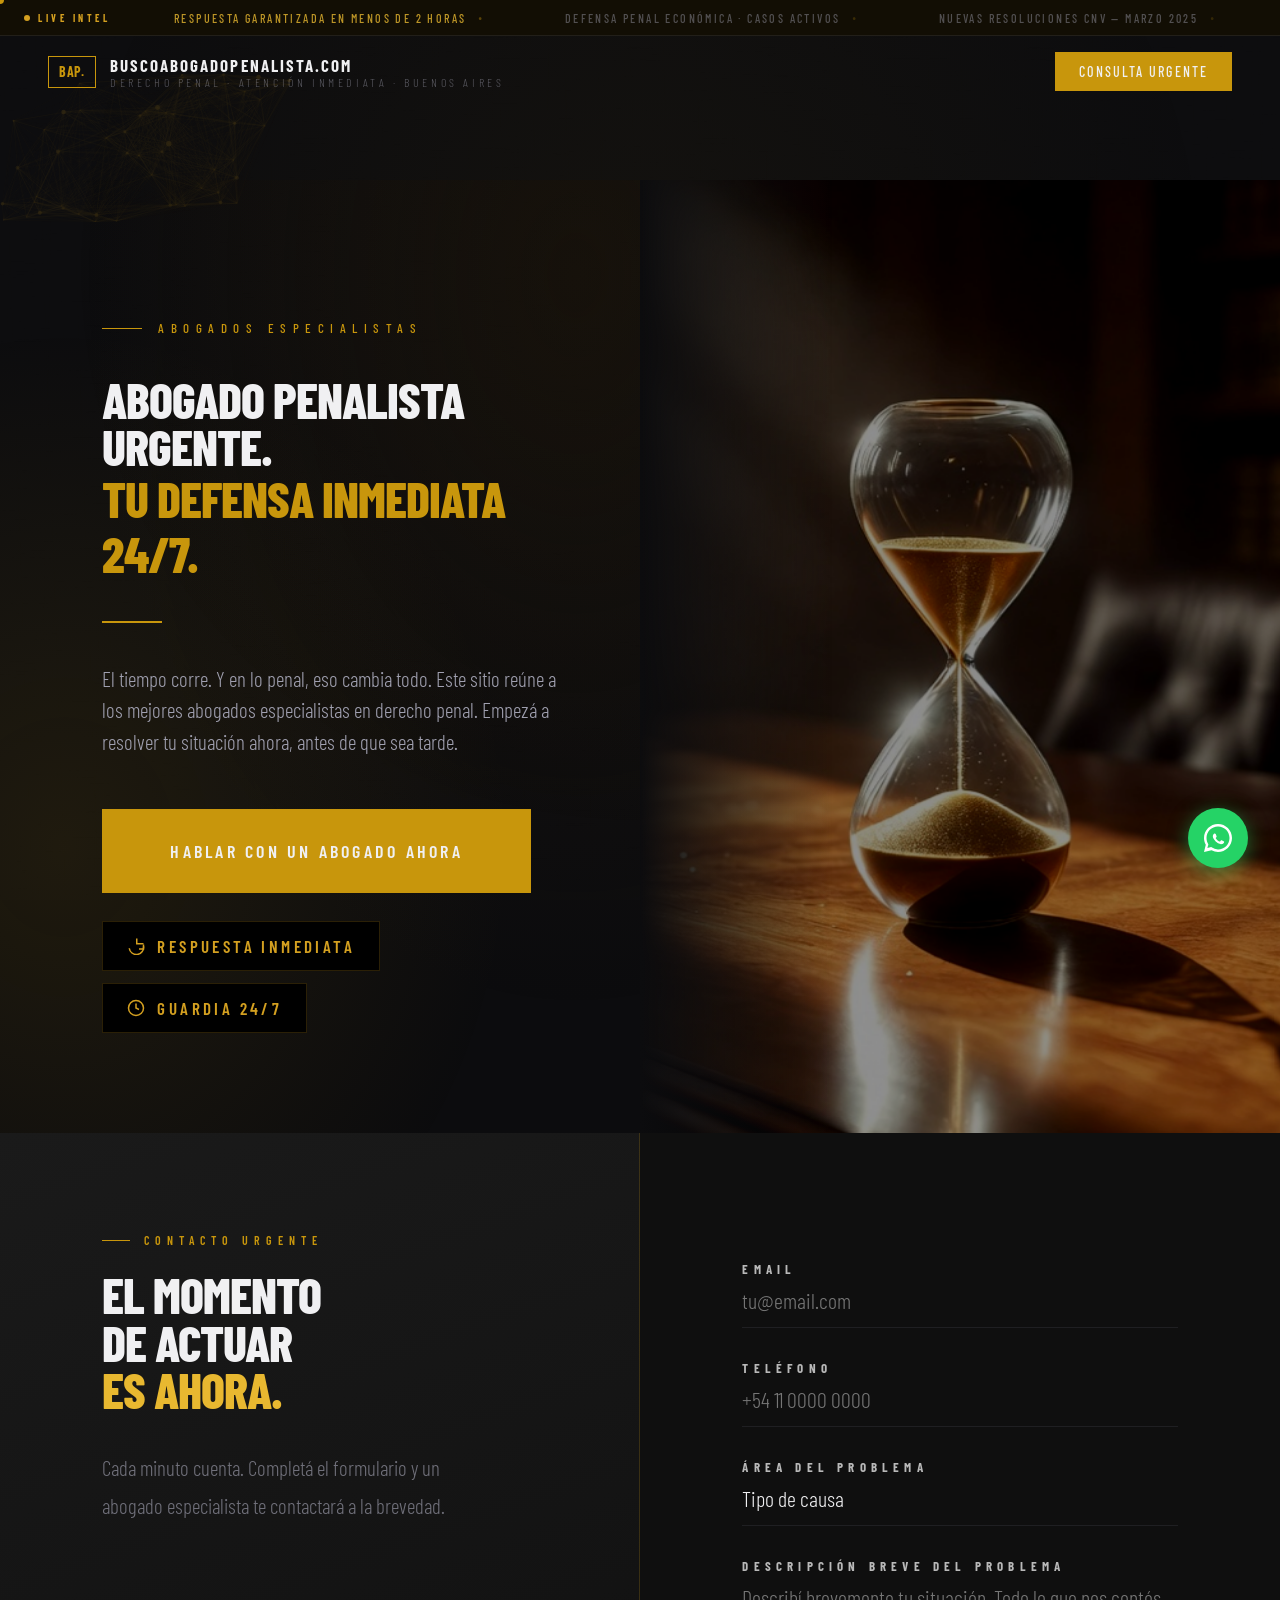
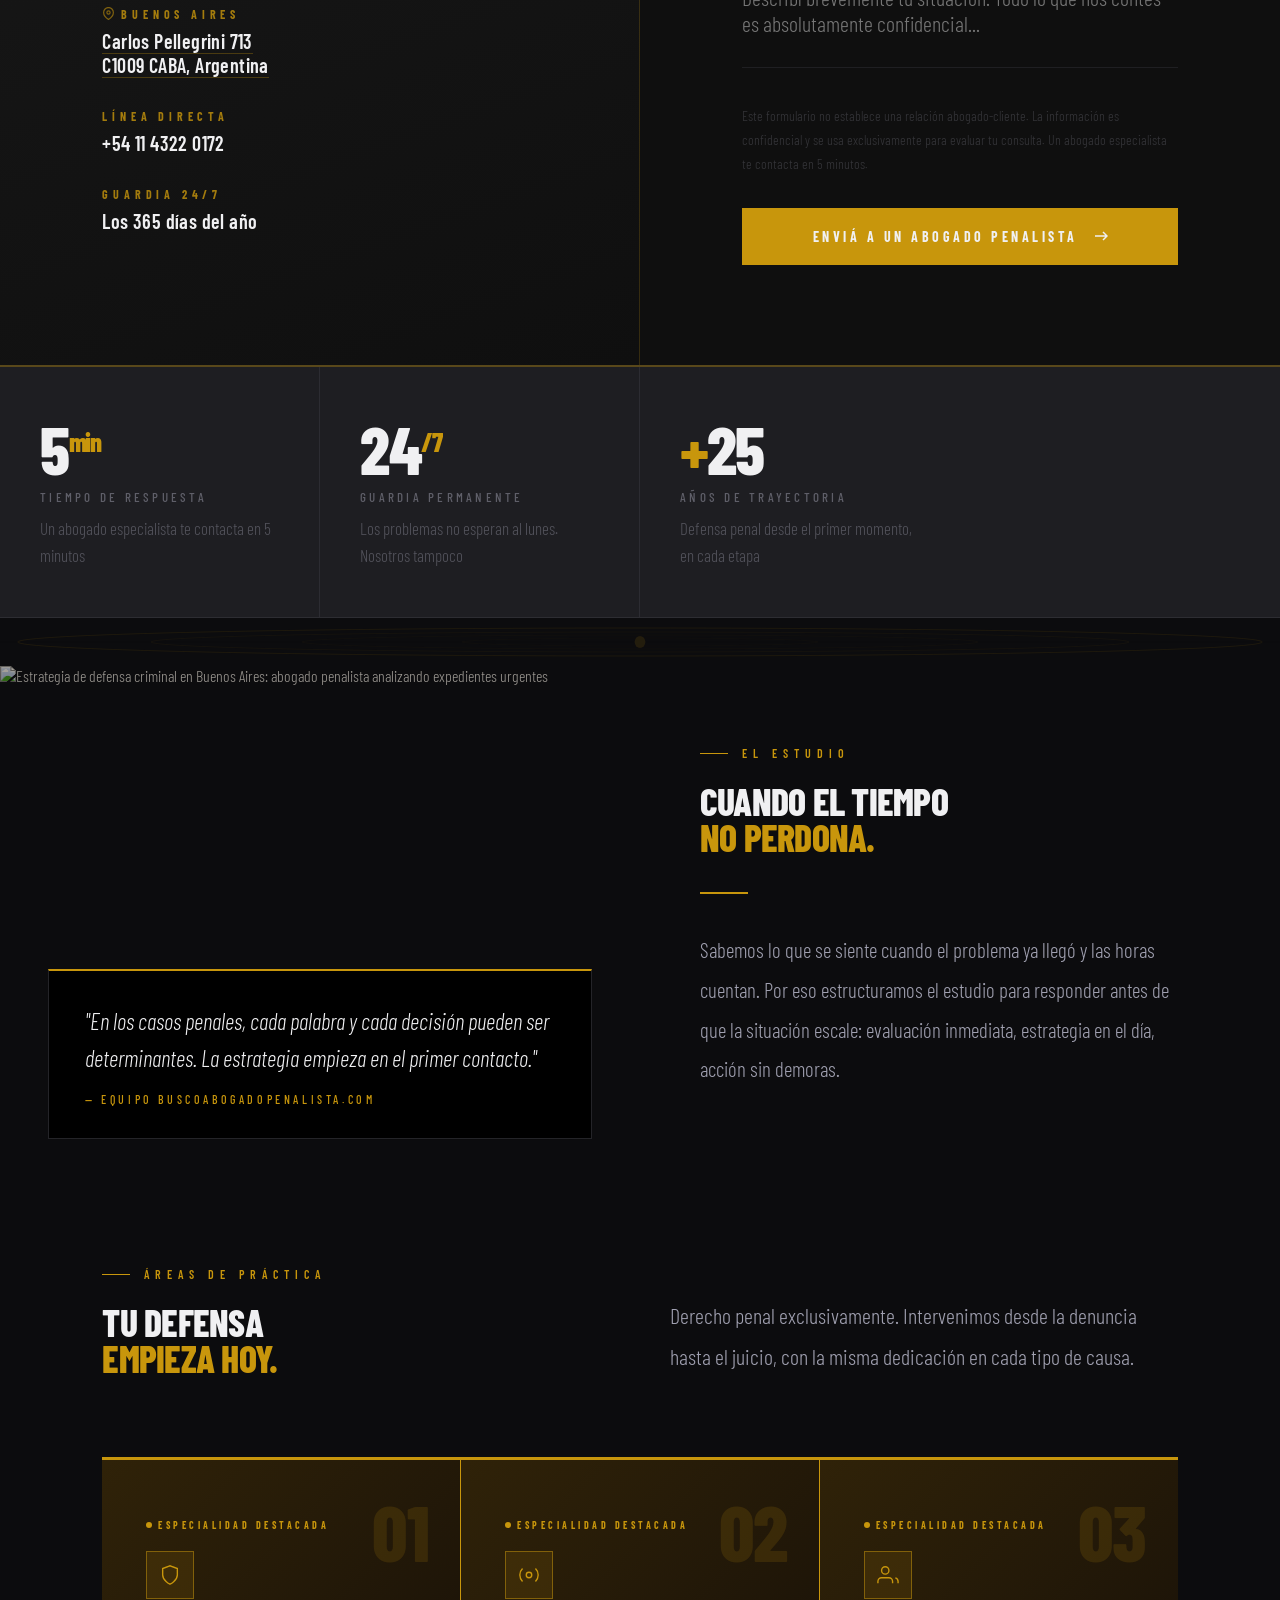
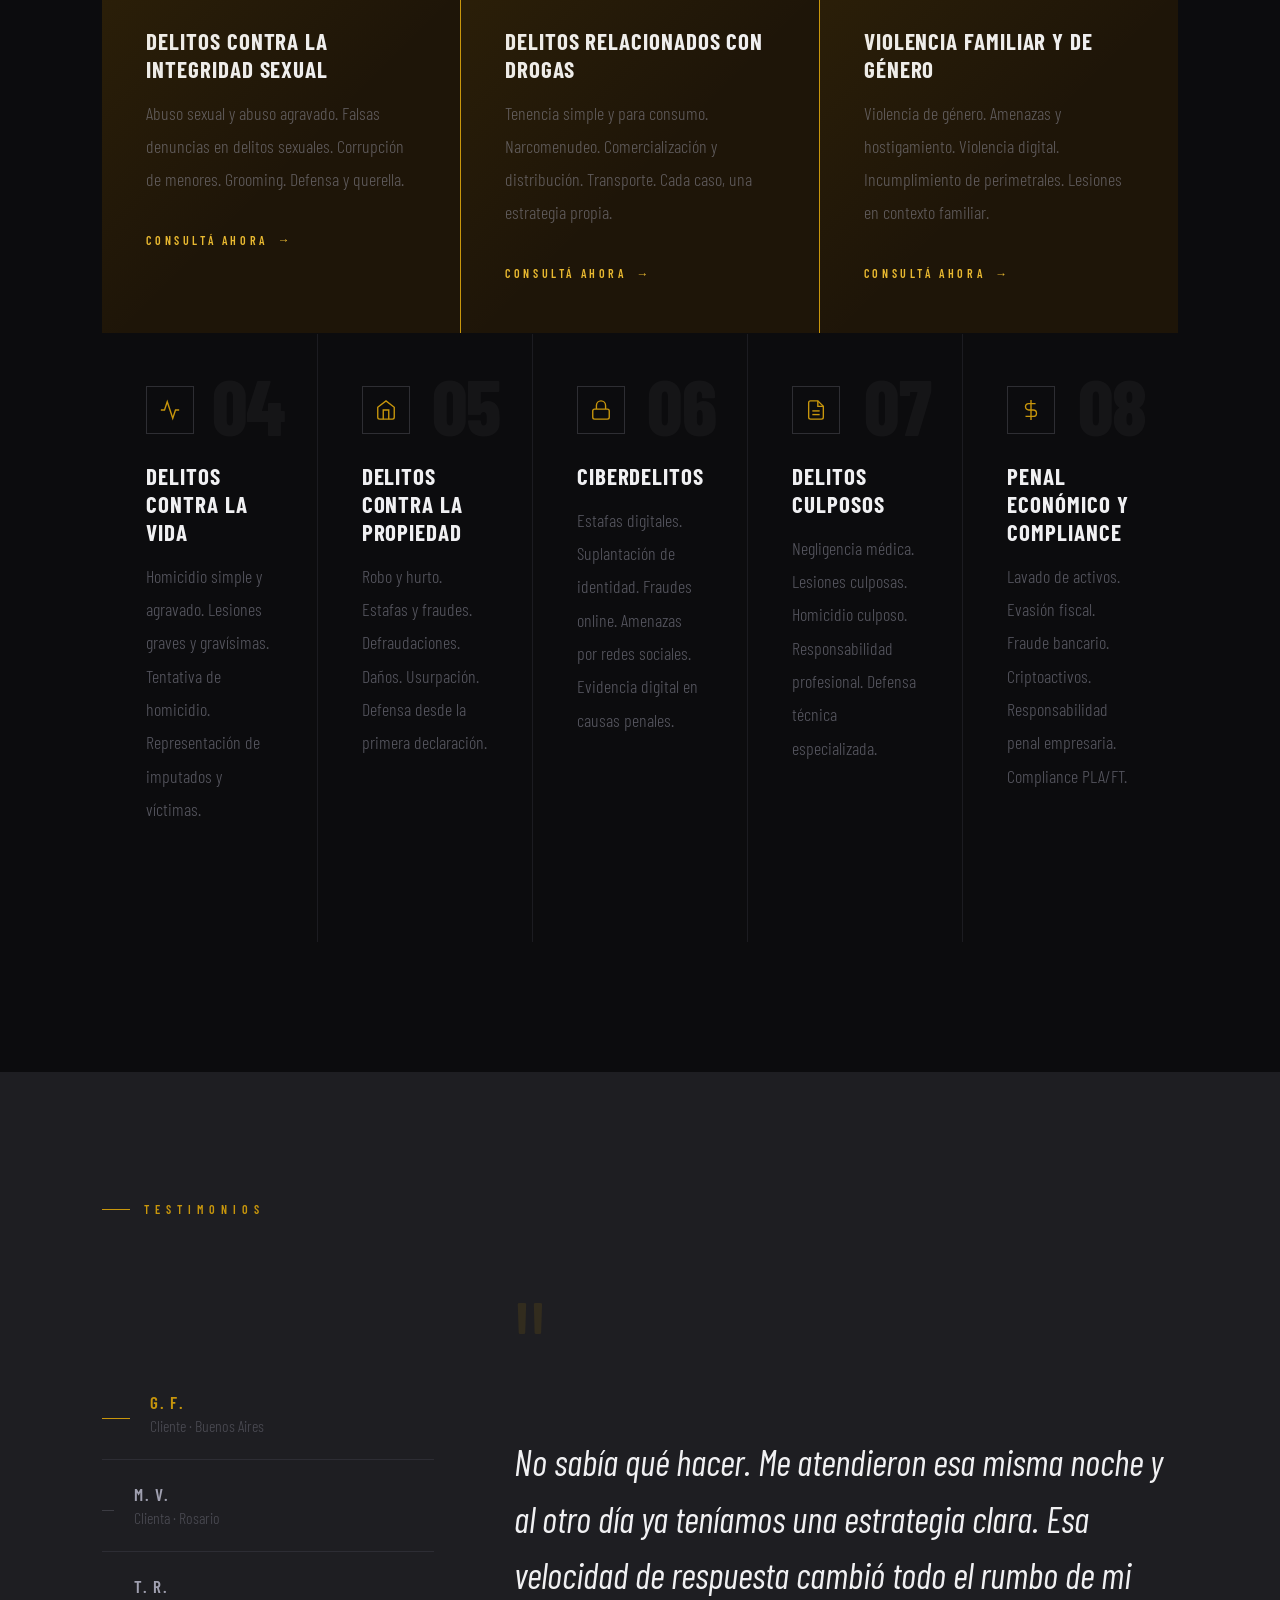
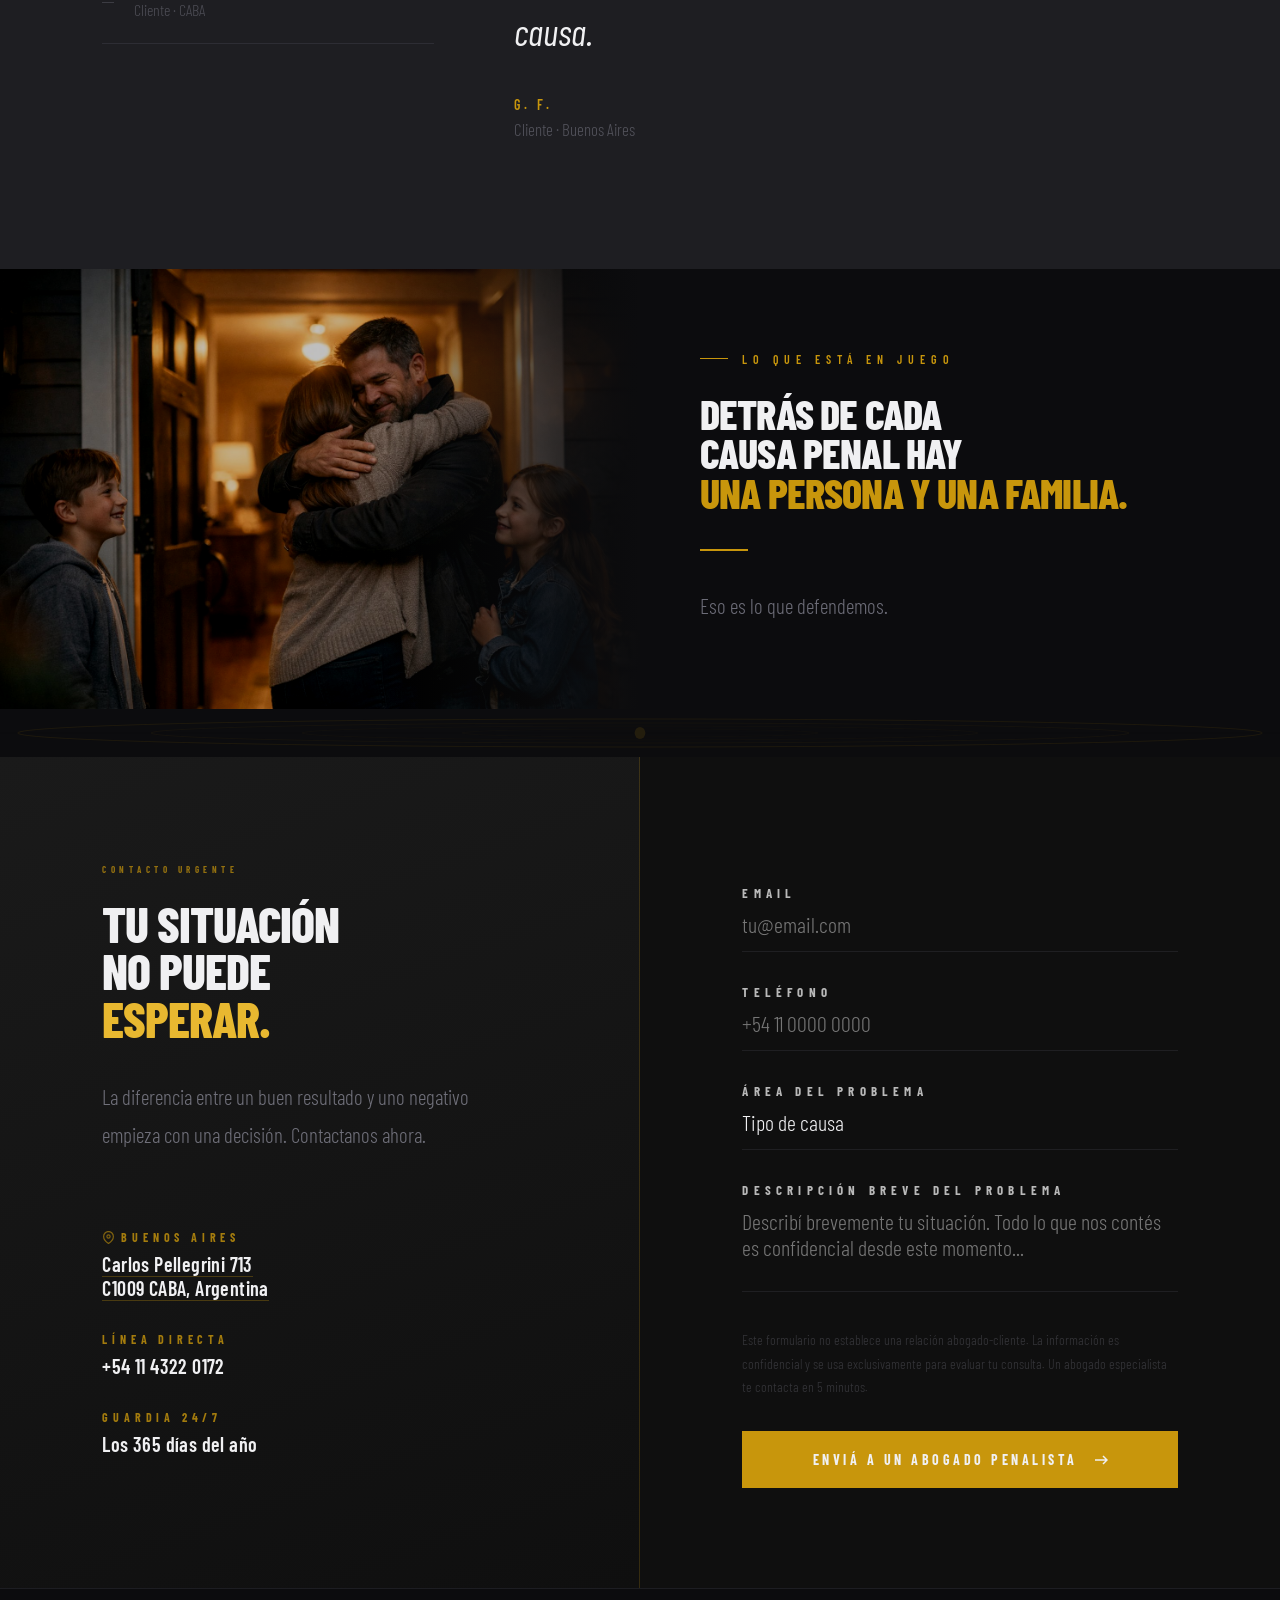
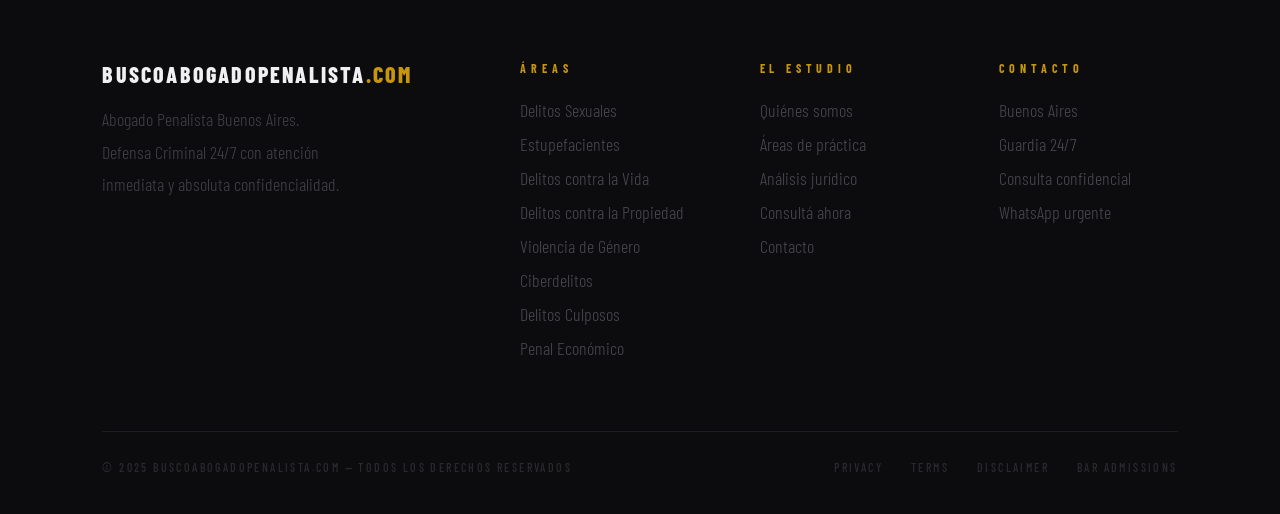
==== commit c1687261: "feat: update GTM and Analytics IDs to new account (GTM-WXVXZM6D)" ====
--- a/index.html
+++ b/index.html
@@ -8,7 +8,7 @@
   new Date().getTime(),event:'gtm.js'});var f=d.getElementsByTagName(s)[0],
   j=d.createElement(s),dl=l!='dataLayer'?'&l='+l:'';j.async=true;j.src=
   'https://www.googletagmanager.com/gtm.js?id='+i+dl;f.parentNode.insertBefore(j,f);
-  })(window,document,'script','dataLayer','GTM-KFPSWRZ3');</script>
+  })(window,document,'script','dataLayer','GTM-WXVXZM6D');</script>
   <!-- End Google Tag Manager -->
   <meta name="viewport" content="width=device-width, initial-scale=1.0">
   <link rel="canonical" href="https://buscoabogadopenalista.com/">
@@ -47,7 +47,7 @@
 
 <body>
   <!-- Google Tag Manager (noscript) -->
-  <noscript><iframe src="https://www.googletagmanager.com/ns.html?id=GTM-KFPSWRZ3"
+  <noscript><iframe src="https://www.googletagmanager.com/ns.html?id=GTM-WXVXZM6D"
   height="0" width="0" style="display:none;visibility:hidden"></iframe></noscript>
   <!-- End Google Tag Manager (noscript) -->
 
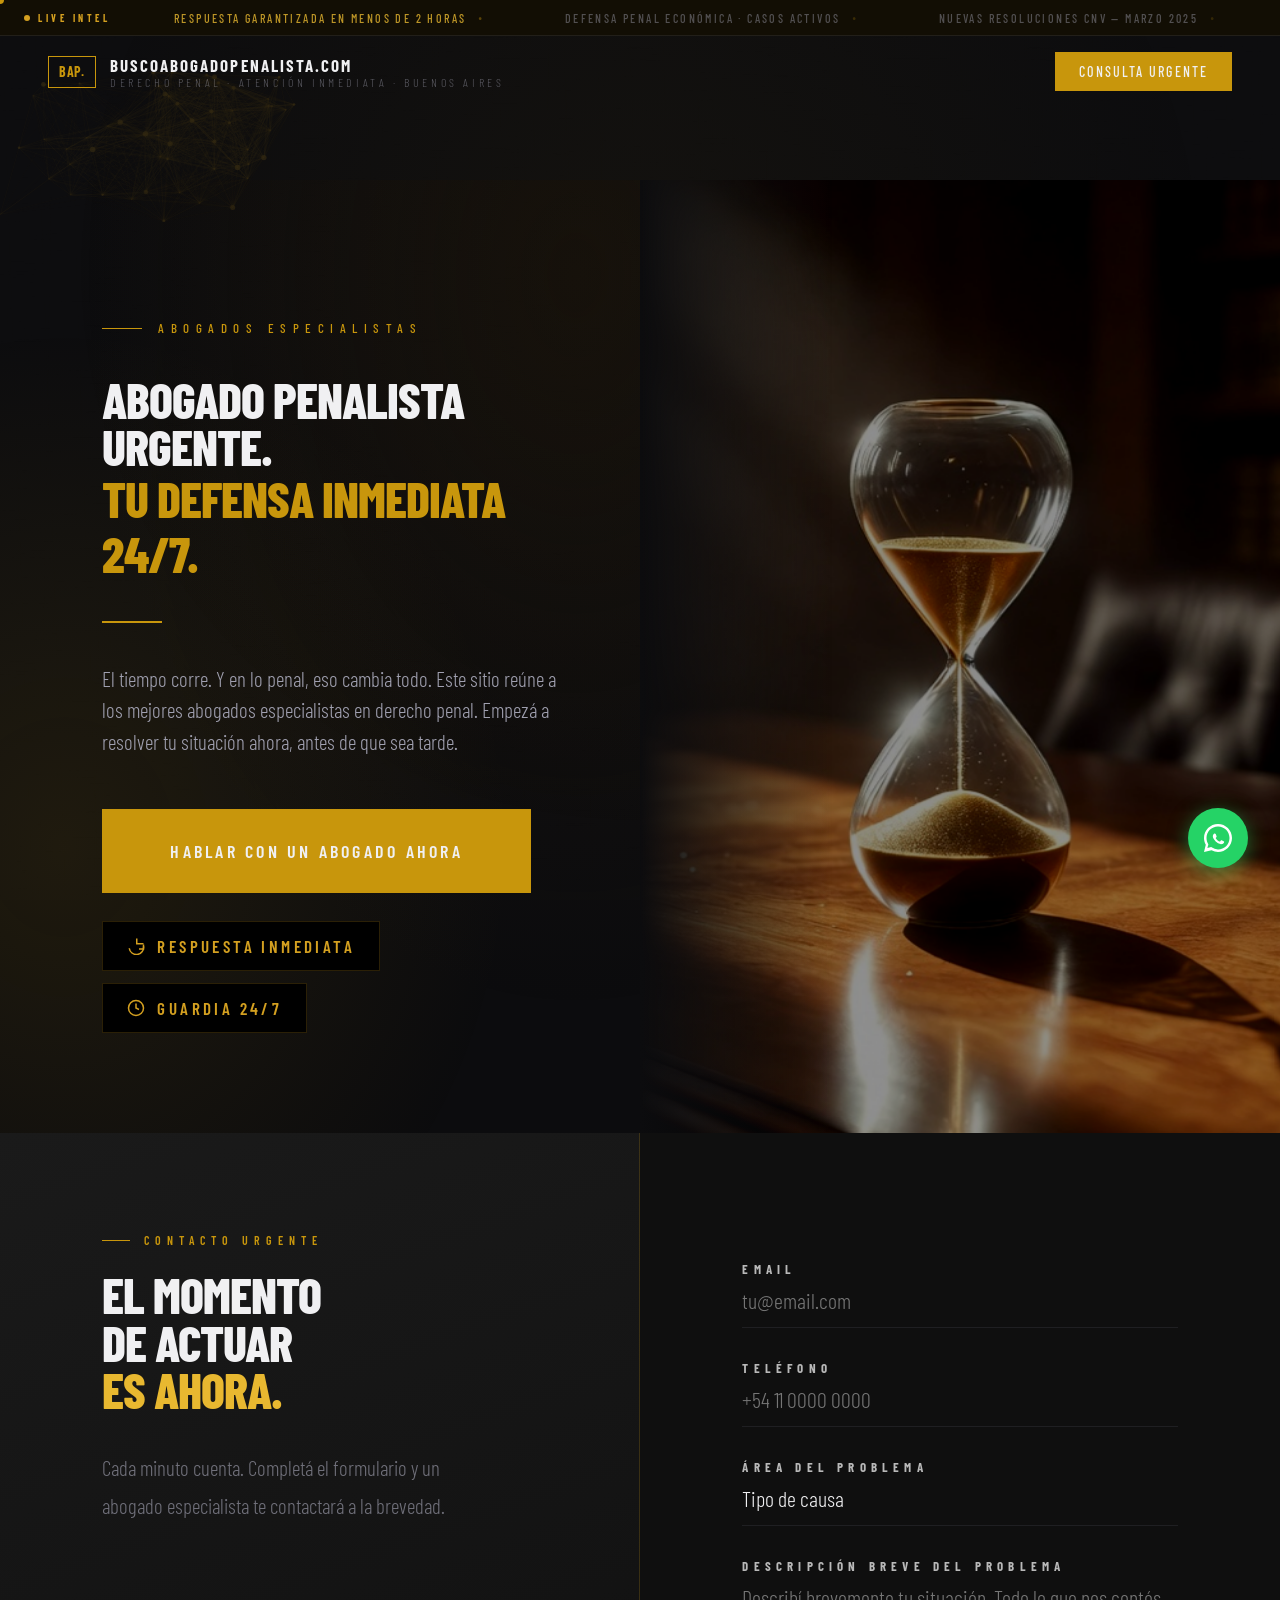
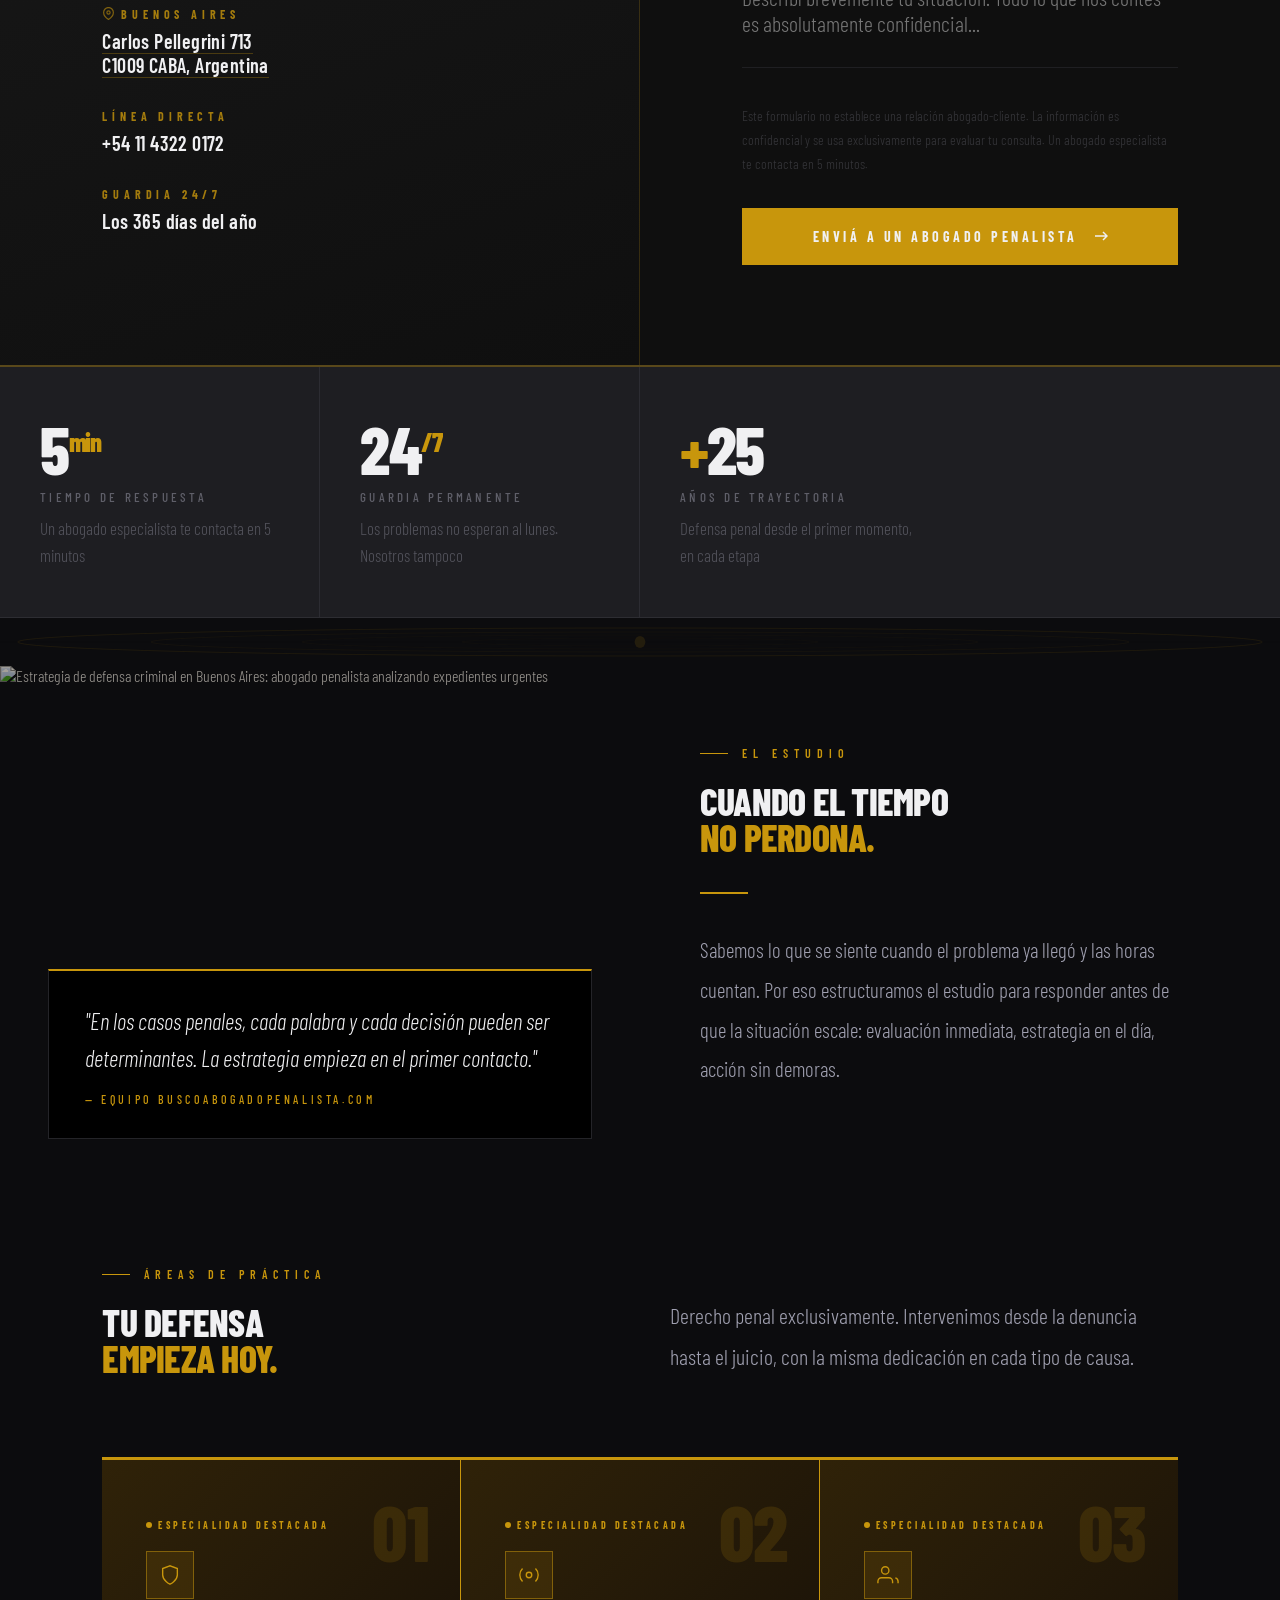
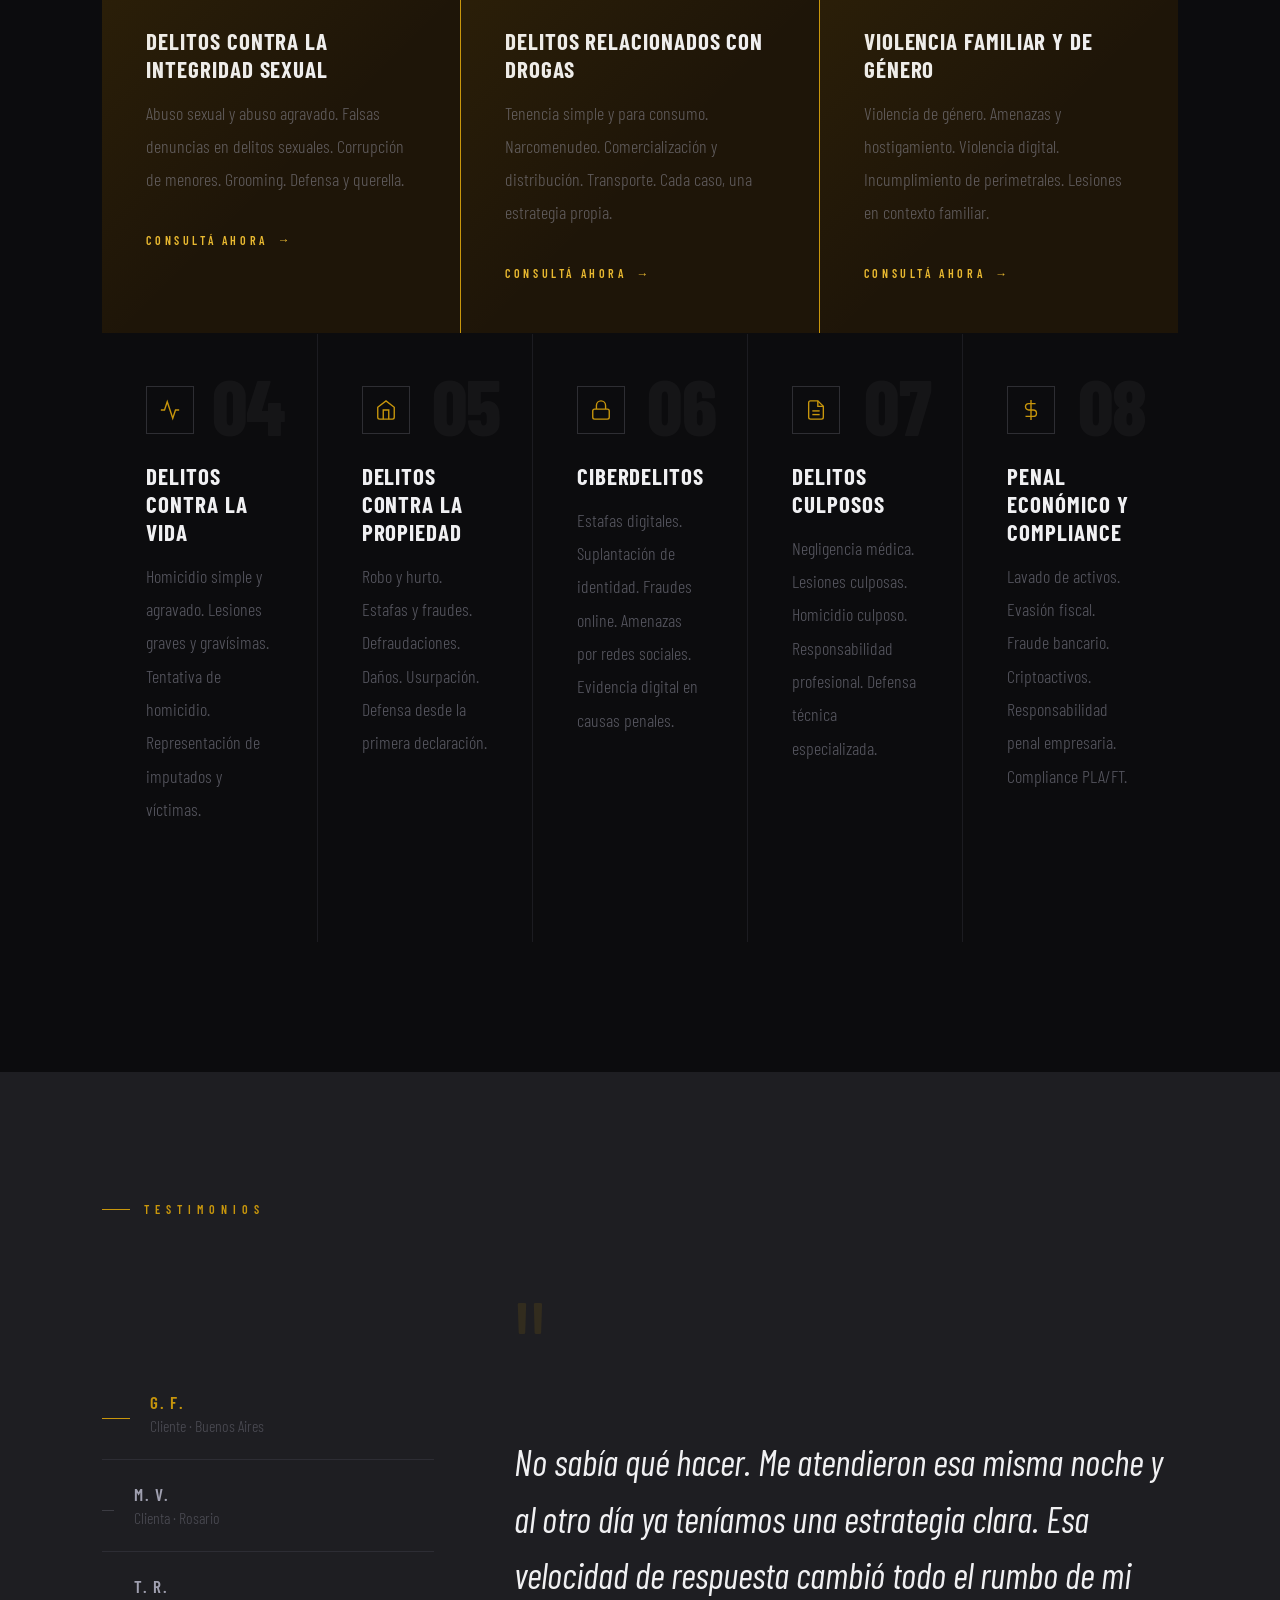
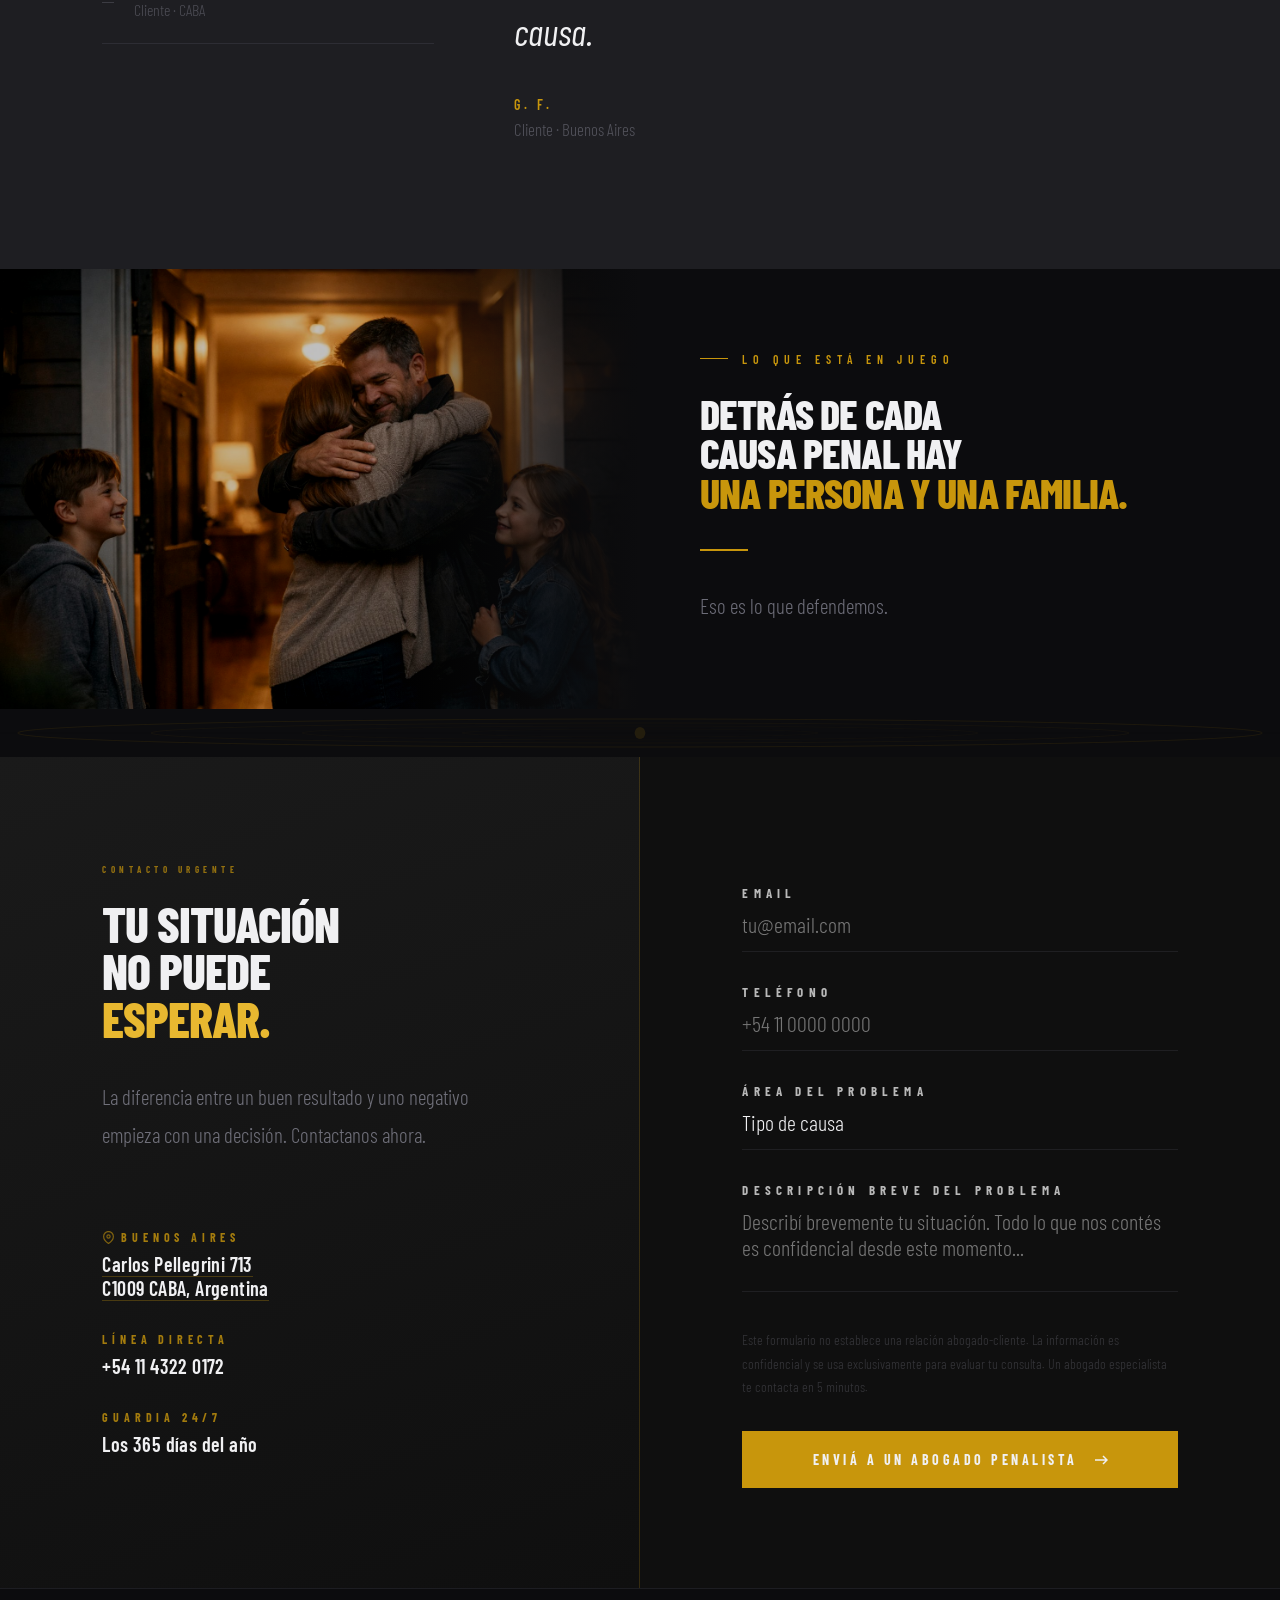
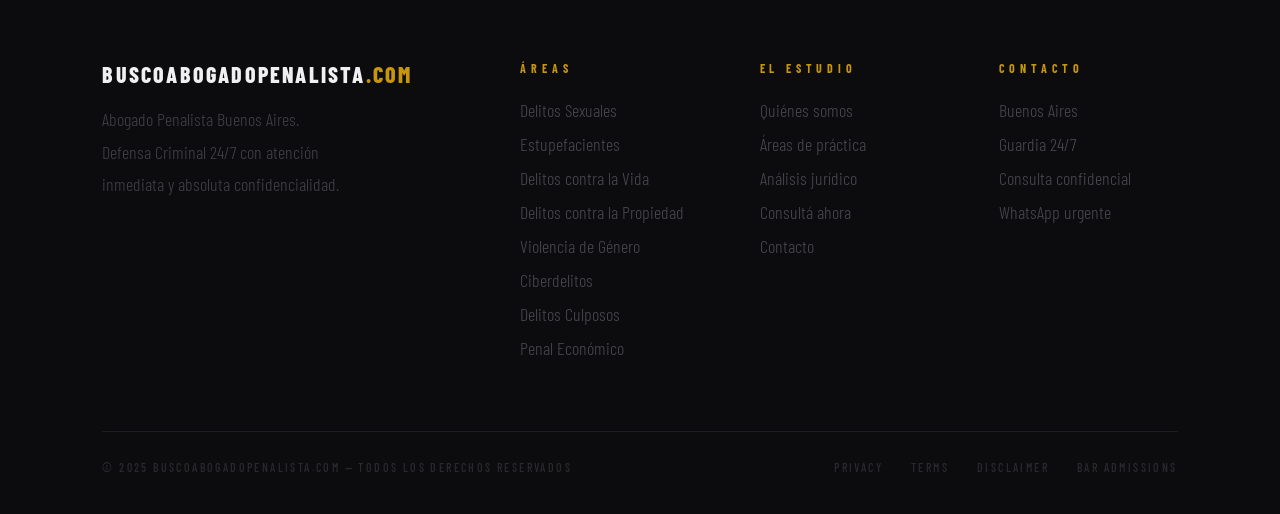
==== commit 0db8ae6f: "Actualización de número de contacto WhatsApp (+5491133181003) en todo el sitio" ====
--- a/index.html
+++ b/index.html
@@ -28,7 +28,7 @@
   "name": "buscoabogadopenalista.com",
   "description": "Defensa Penal Especializada en Buenos Aires. Respuesta garantizada en menos de 2 horas. Guardia jurídica 24/7. Abogados especialistas en derecho penal.",
   "url": "https://buscoabogadopenalista.com",
-  "telephone": "+5491128011002",
+  "telephone": "+5491133181003",
   "address": {
     "@type": "PostalAddress",
     "addressLocality": "Buenos Aires",
@@ -85,7 +85,7 @@
       </div>
     </a>
     <ul class="nav-links">
-      <li><a href="https://wa.me/5491128011002" target="_blank" rel="noopener" class="nav-cta"
+      <li><a href="https://wa.me/5491133181003" target="_blank" rel="noopener" class="nav-cta"
           aria-label="Consulta urgente por WhatsApp">Consulta urgente</a></li>
     </ul>
   </nav>
@@ -103,7 +103,7 @@
       <p class="hero-sub">El tiempo corre. Y en lo penal, eso cambia todo. Este sitio reúne a los mejores abogados
         especialistas en derecho penal. Empezá a resolver tu situación ahora, antes de que sea tarde.</p>
       <div class="hero-actions">
-        <a href="https://wa.me/5491128011002" target="_blank" rel="noopener" class="btn btn-filled"
+        <a href="https://wa.me/5491133181003" target="_blank" rel="noopener" class="btn btn-filled"
           aria-label="Hablar con un abogado ahora por WhatsApp">Hablar con un abogado ahora</a>
       </div>
       <div class="speed-badges">
@@ -627,7 +627,7 @@
   </footer>
 
 
-  <a id="floating-cta" href="https://wa.me/5491128011002" target="_blank" rel="noopener"
+  <a id="floating-cta" href="https://wa.me/5491133181003" target="_blank" rel="noopener"
     aria-label="Consultar por WhatsApp">
     <svg viewBox="0 0 32 32" fill="none" xmlns="http://www.w3.org/2000/svg">
       <path
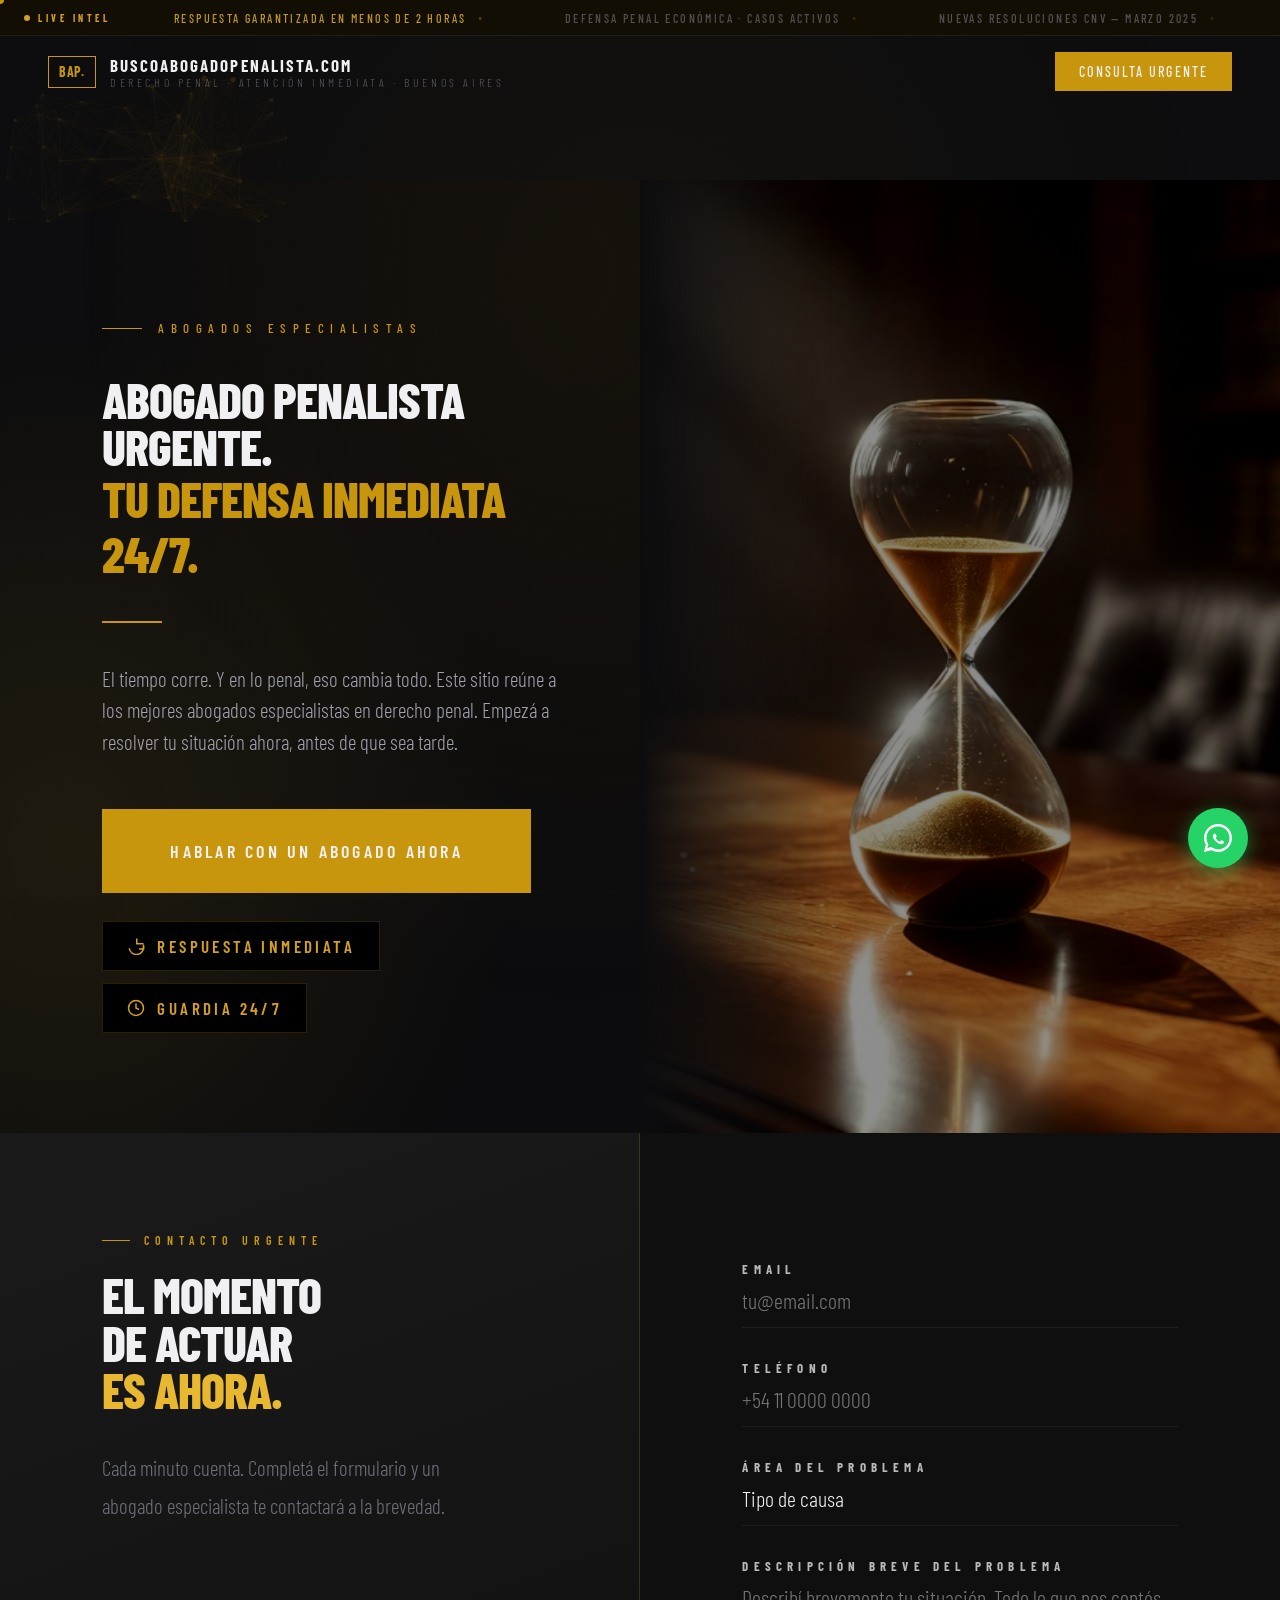
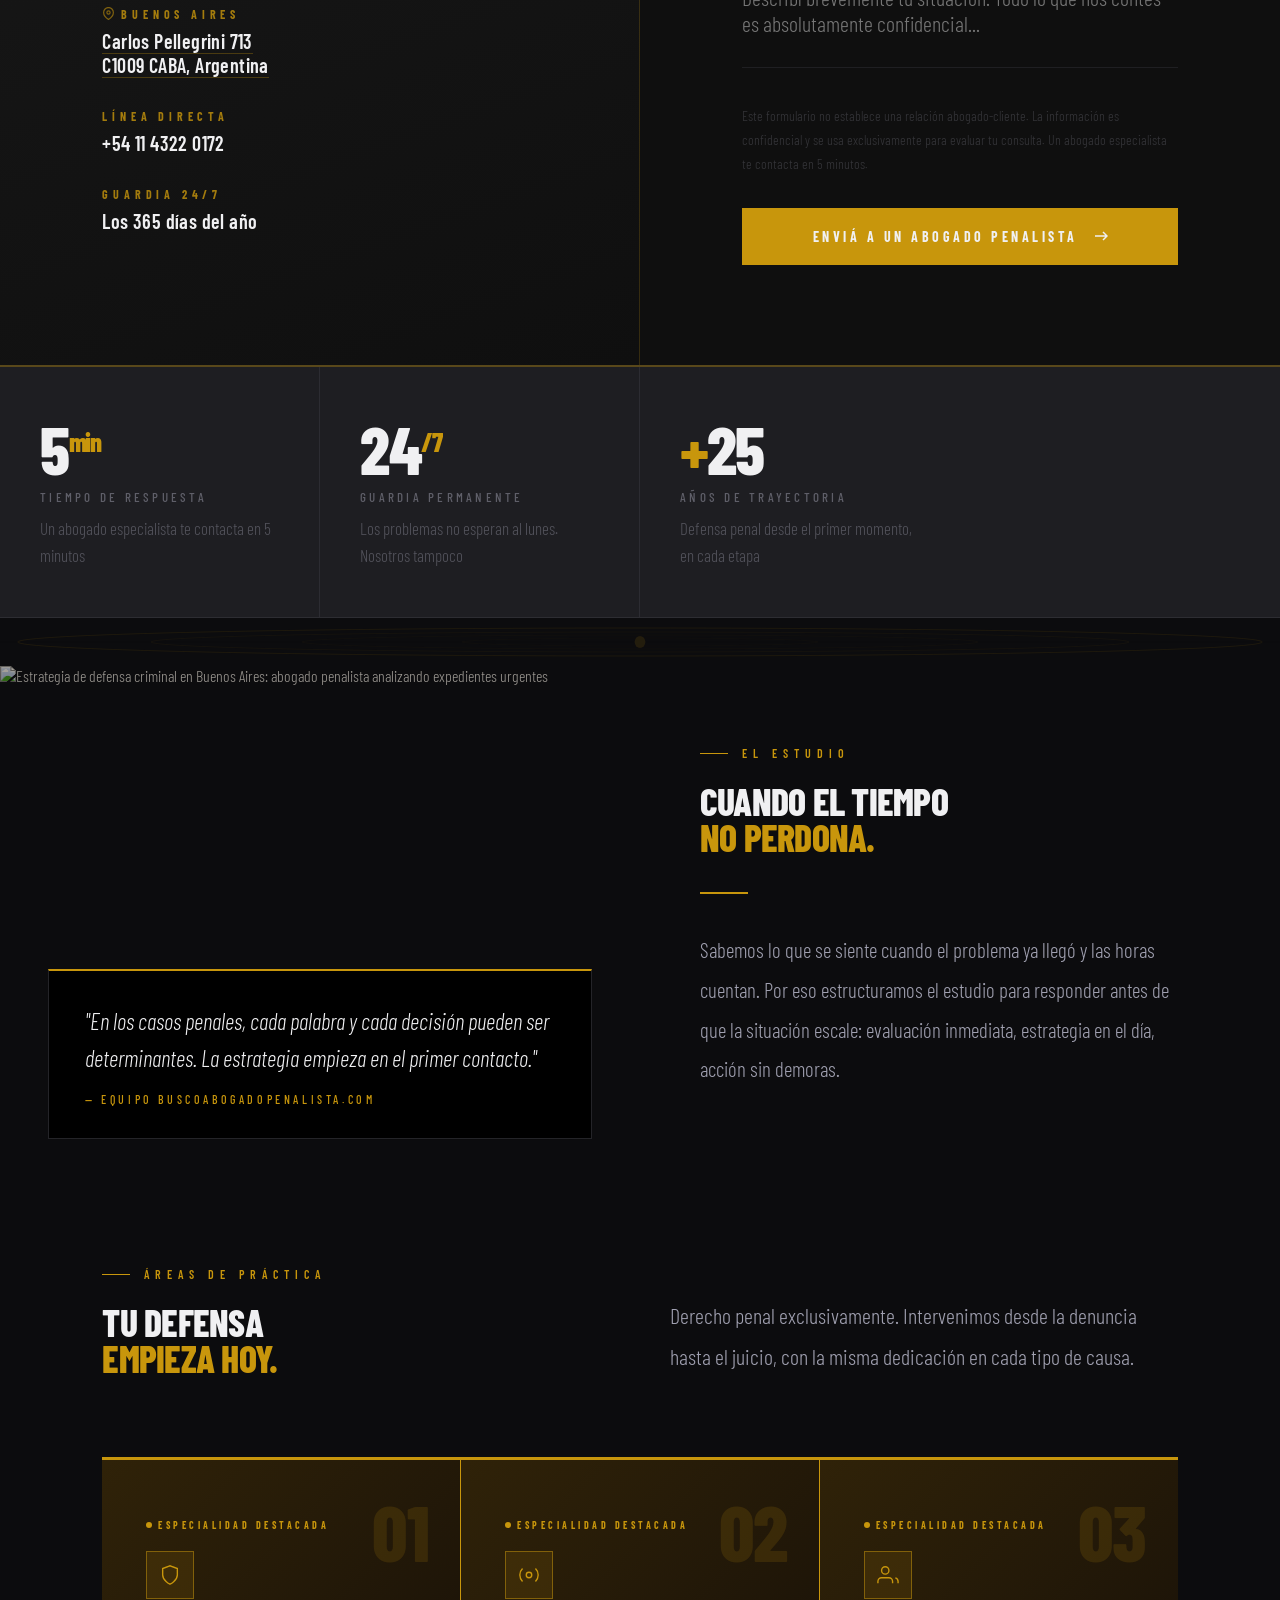
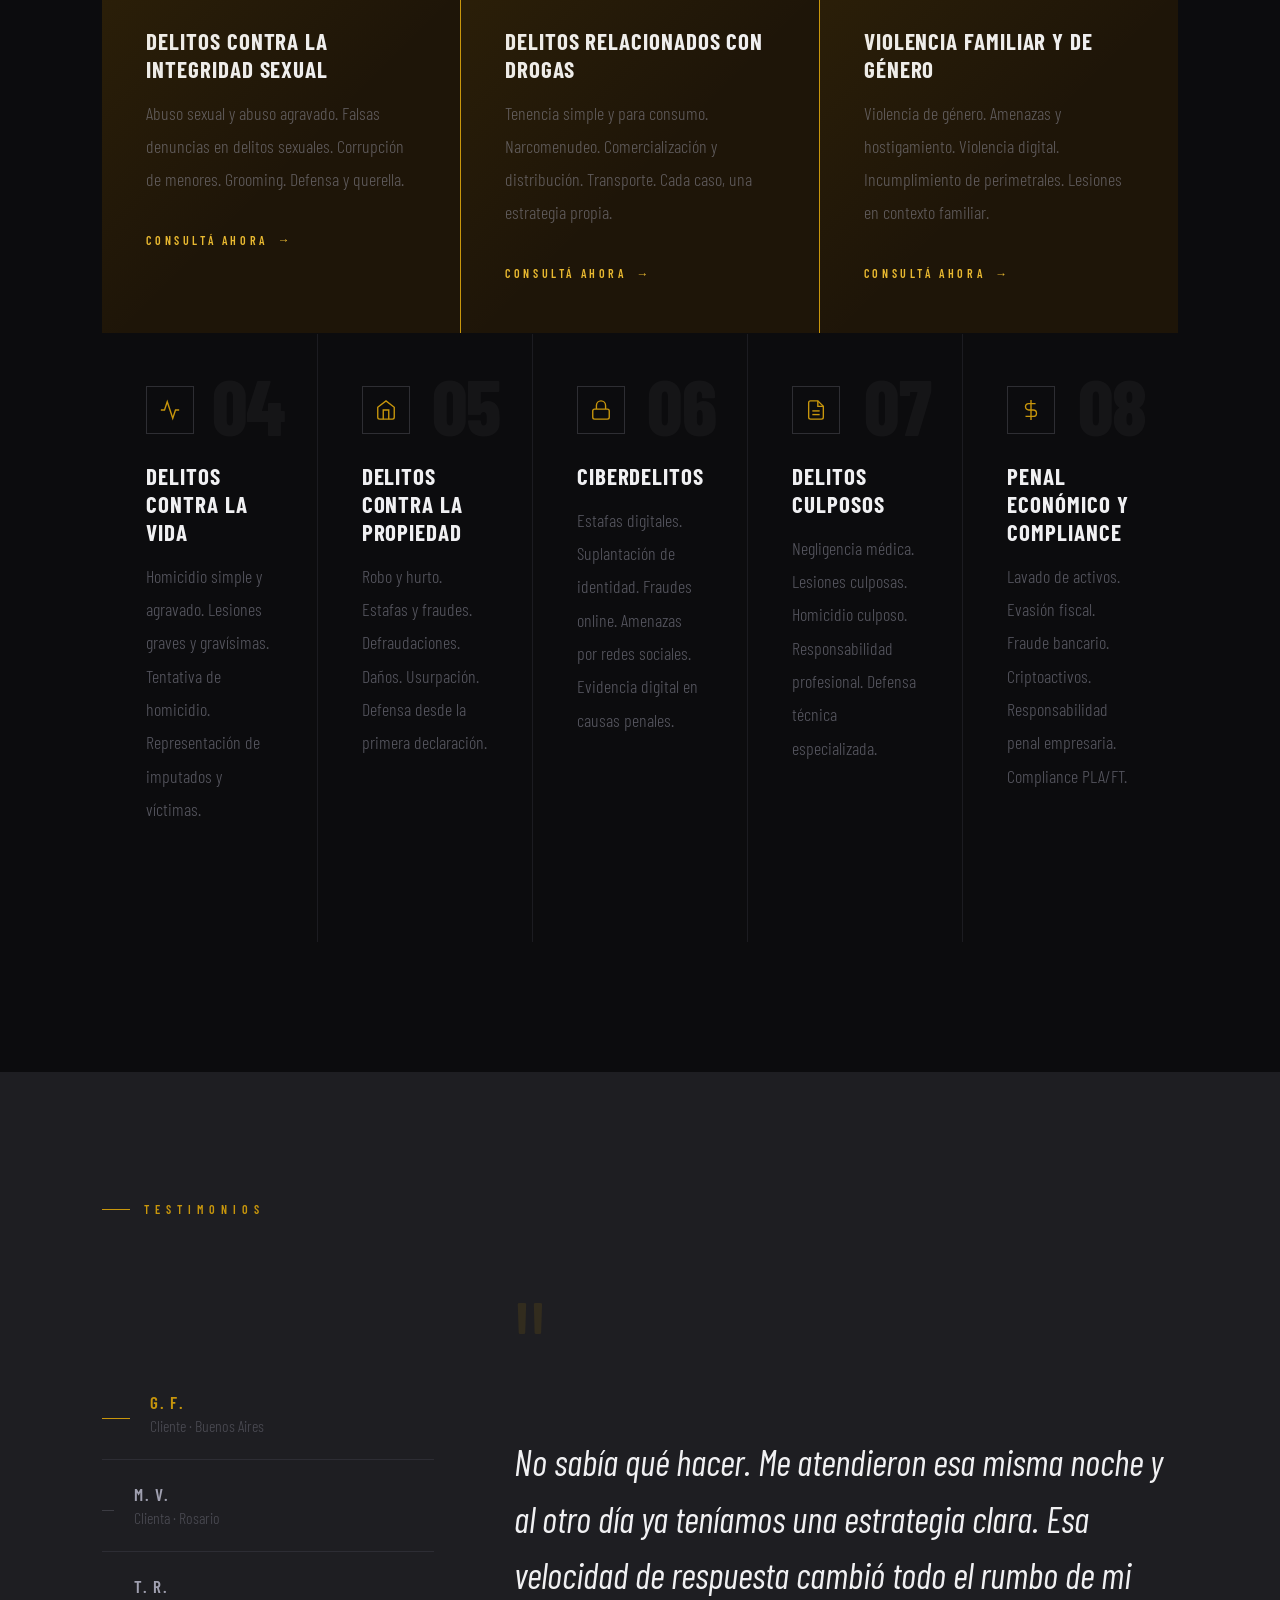
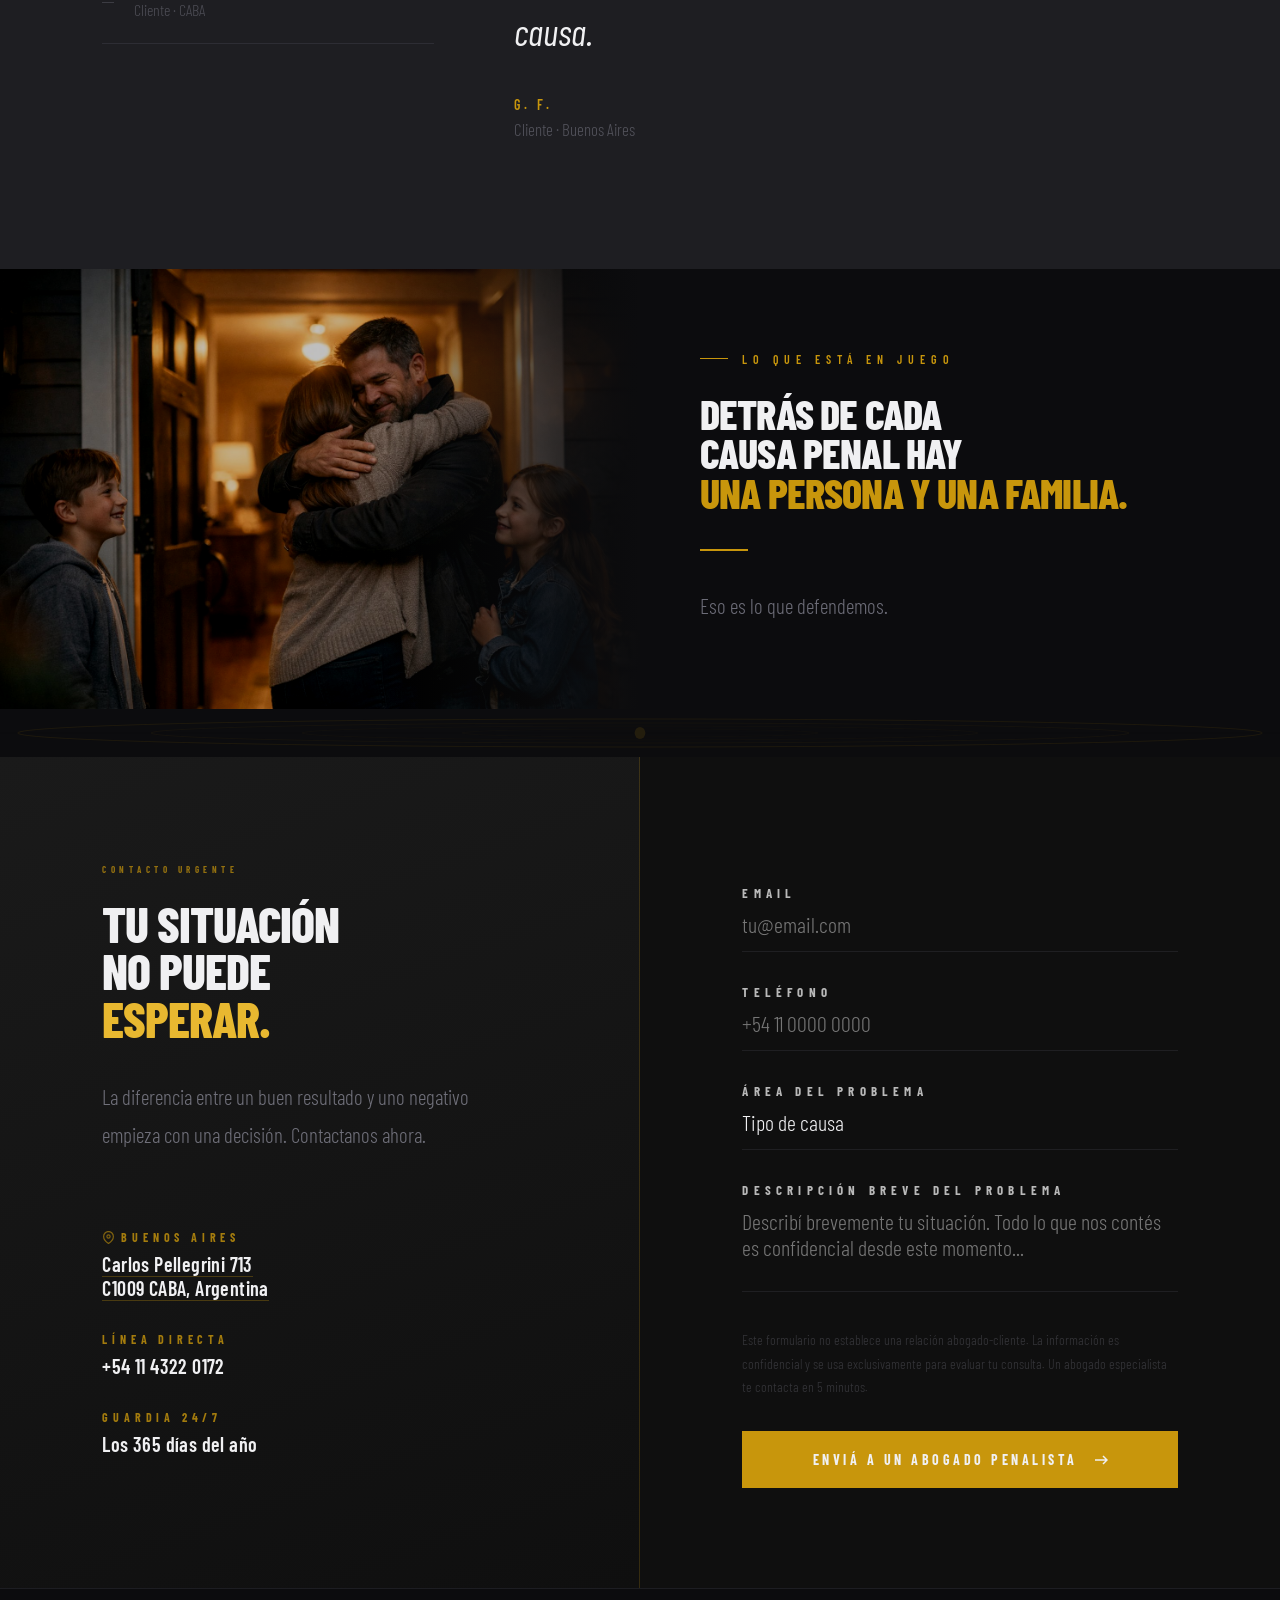
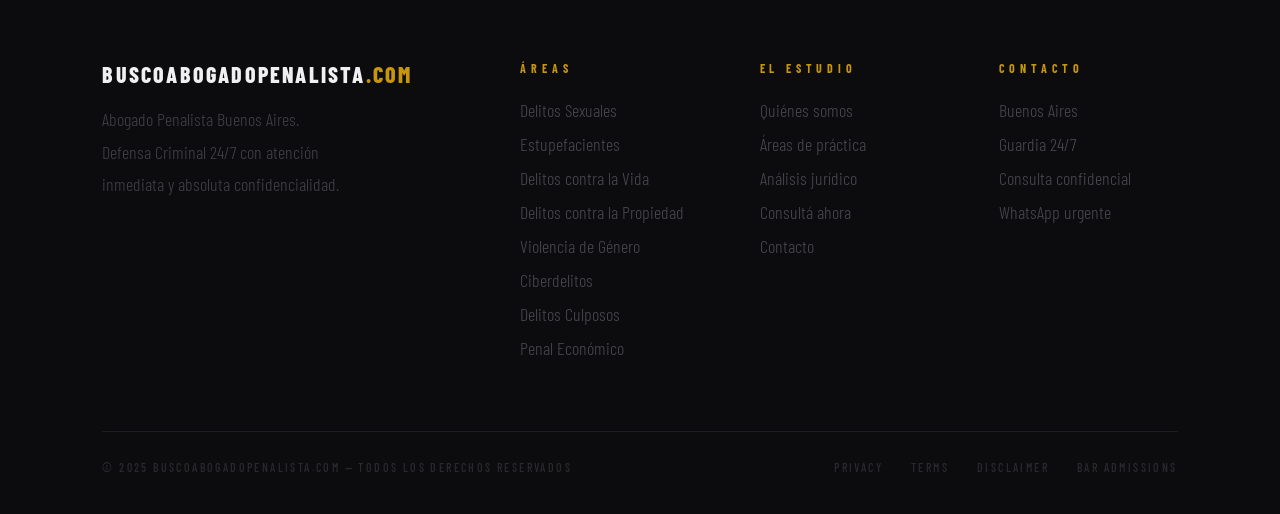
==== commit fdde04c4: "Implement direct WhatsApp links to reduce friction" ====
--- a/index.html
+++ b/index.html
@@ -85,7 +85,7 @@
       </div>
     </a>
     <ul class="nav-links">
-      <li><a href="https://wa.me/5491133181003" target="_blank" rel="noopener" class="nav-cta"
+      <li><a href="#" onclick="window.enviarAWhatsApp(); return false;" class="nav-cta"
           aria-label="Consulta urgente por WhatsApp">Consulta urgente</a></li>
     </ul>
   </nav>
@@ -103,7 +103,7 @@
       <p class="hero-sub">El tiempo corre. Y en lo penal, eso cambia todo. Este sitio reúne a los mejores abogados
         especialistas en derecho penal. Empezá a resolver tu situación ahora, antes de que sea tarde.</p>
       <div class="hero-actions">
-        <a href="https://wa.me/5491133181003" target="_blank" rel="noopener" class="btn btn-filled"
+        <a href="#" onclick="window.enviarAWhatsApp(); return false;" class="btn btn-filled"
           aria-label="Hablar con un abogado ahora por WhatsApp">Hablar con un abogado ahora</a>
       </div>
       <div class="speed-badges">
@@ -627,7 +627,7 @@
   </footer>
 
 
-  <a id="floating-cta" href="https://wa.me/5491133181003" target="_blank" rel="noopener"
+  <a id="floating-cta" href="#" onclick="window.enviarAWhatsApp(); return false;"
     aria-label="Consultar por WhatsApp">
     <svg viewBox="0 0 32 32" fill="none" xmlns="http://www.w3.org/2000/svg">
       <path
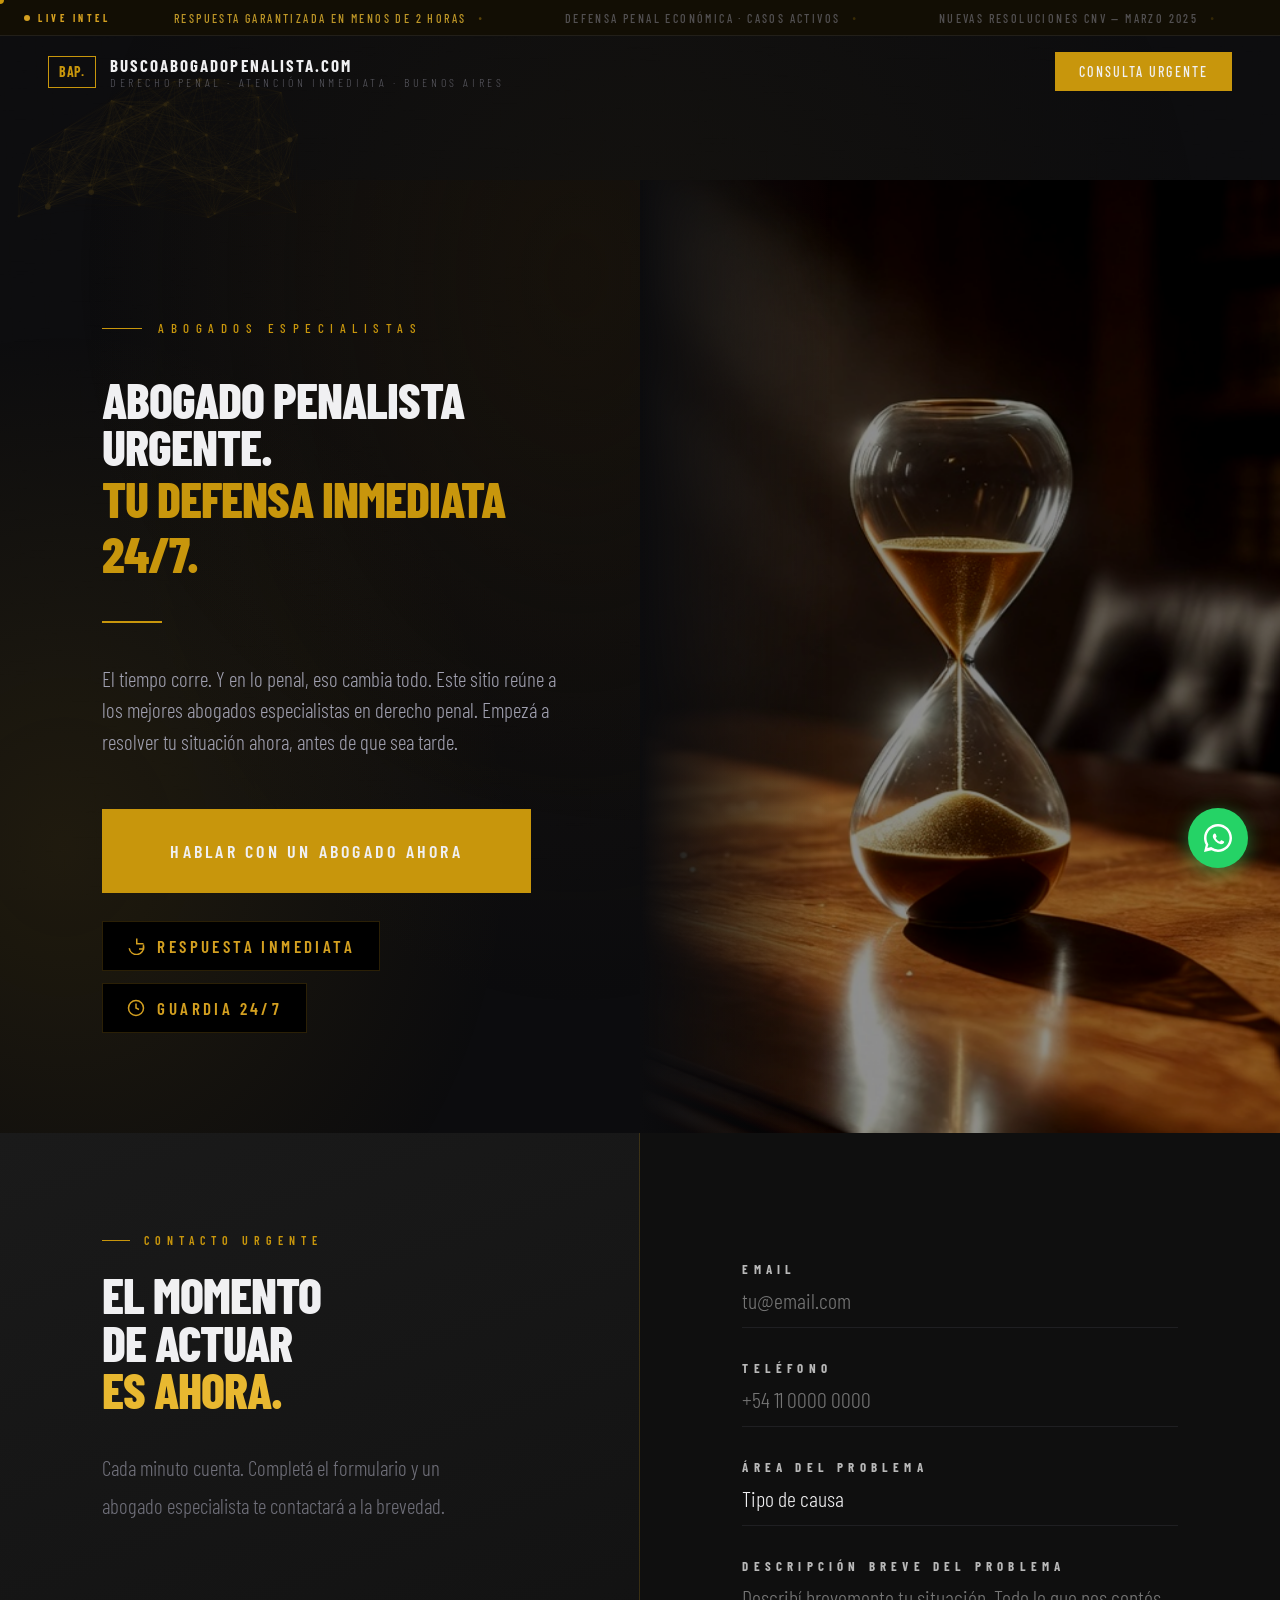
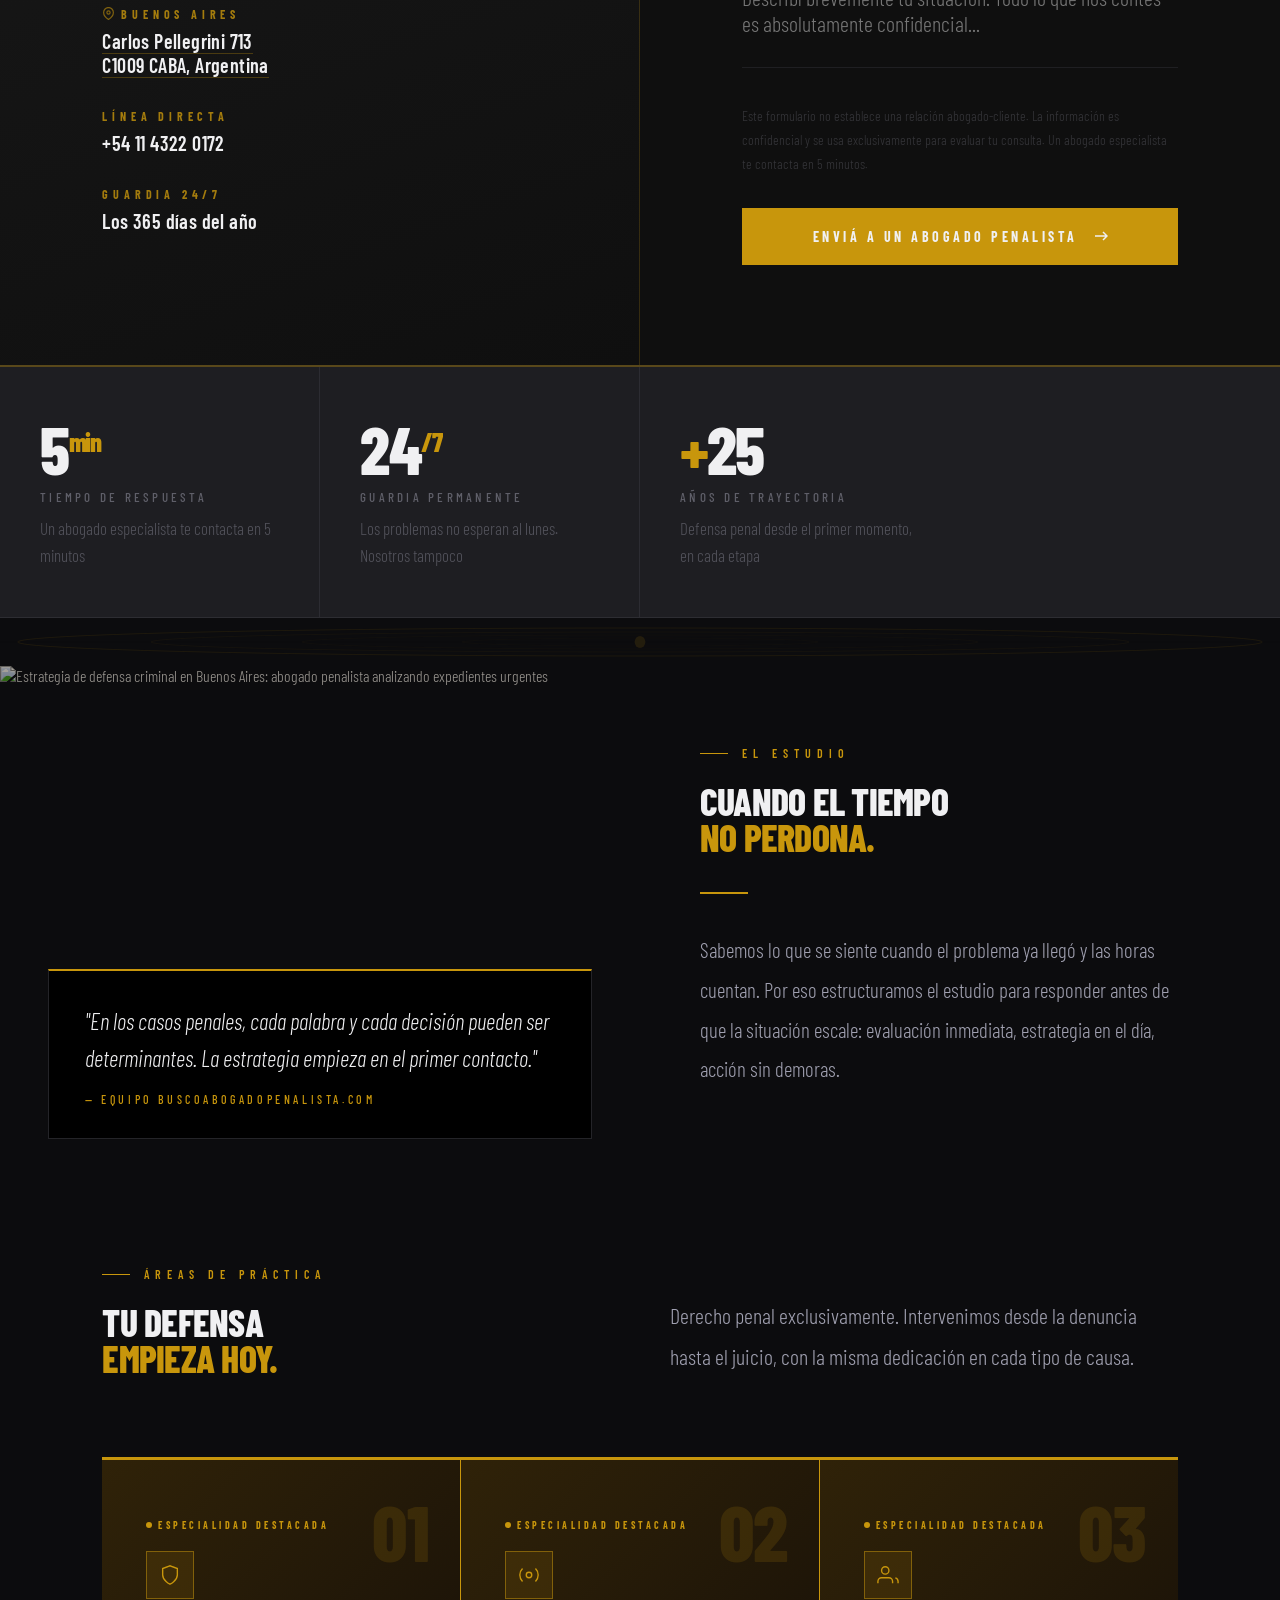
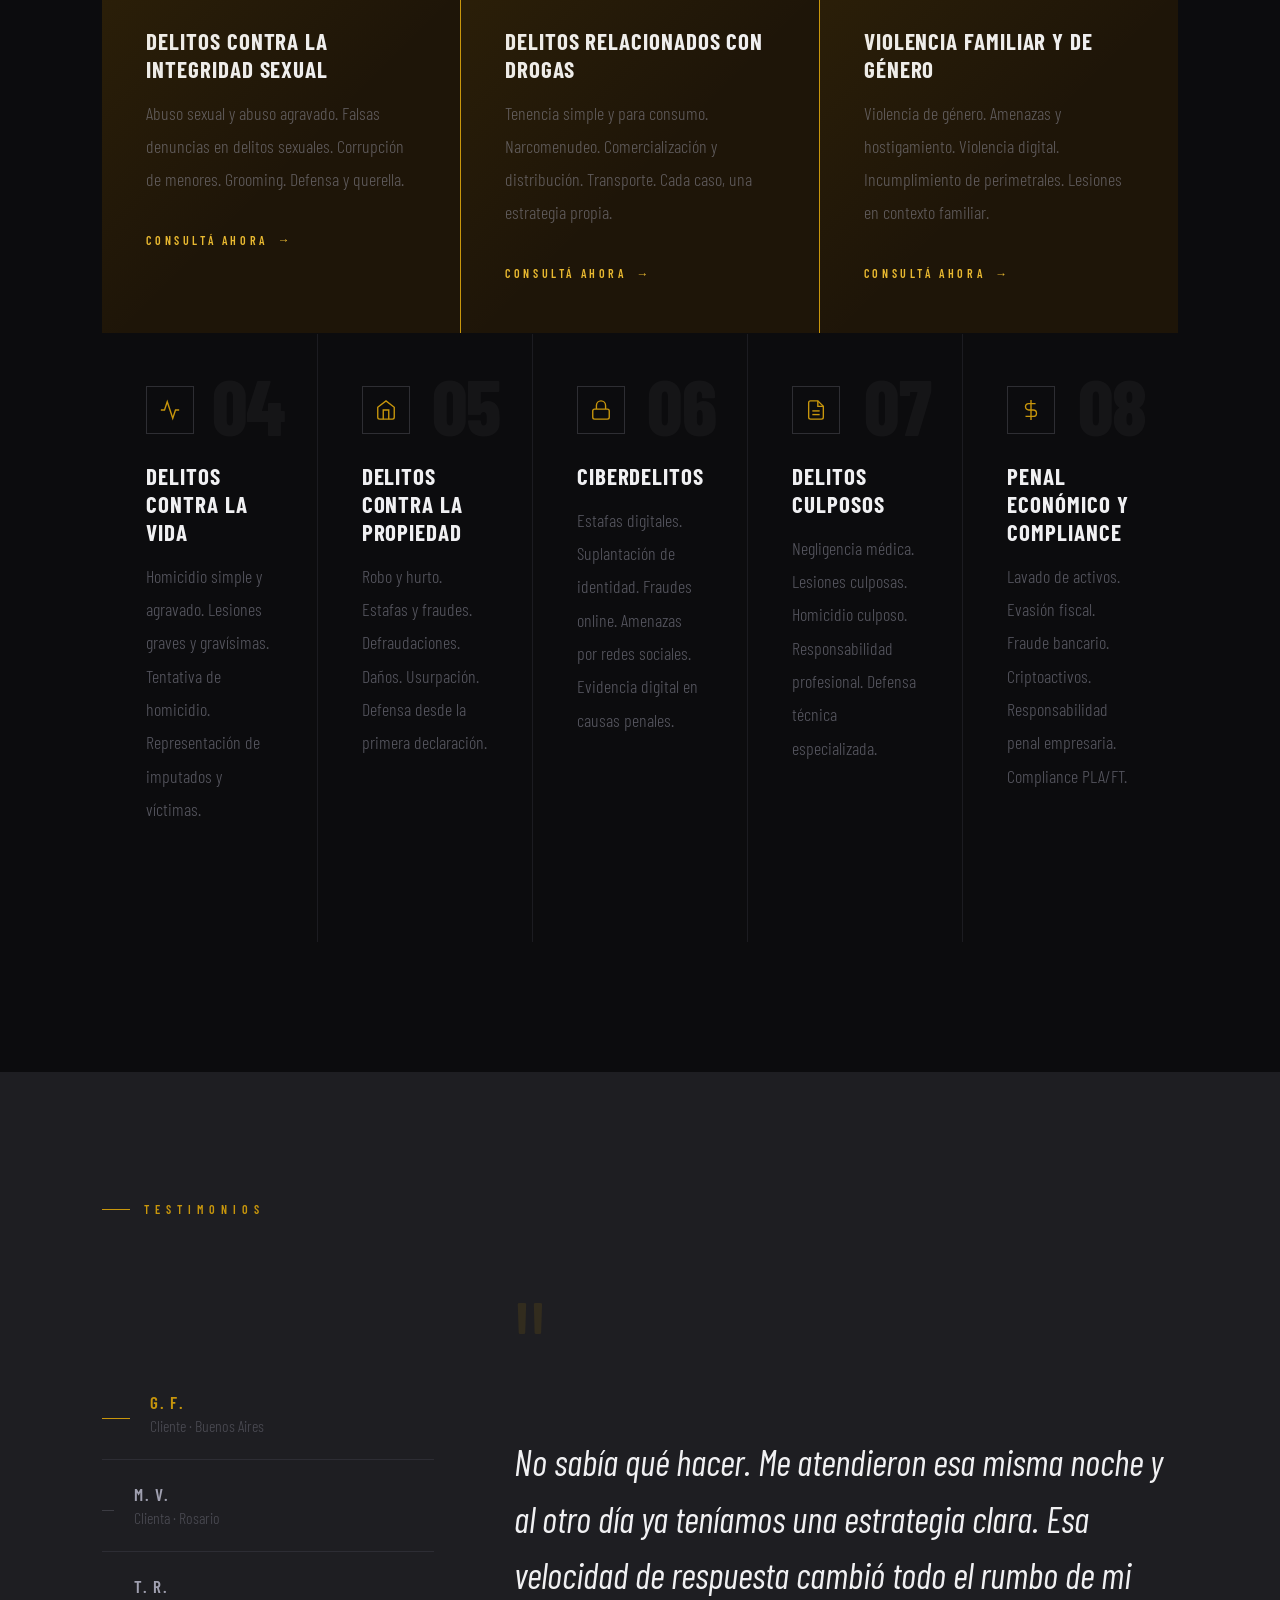
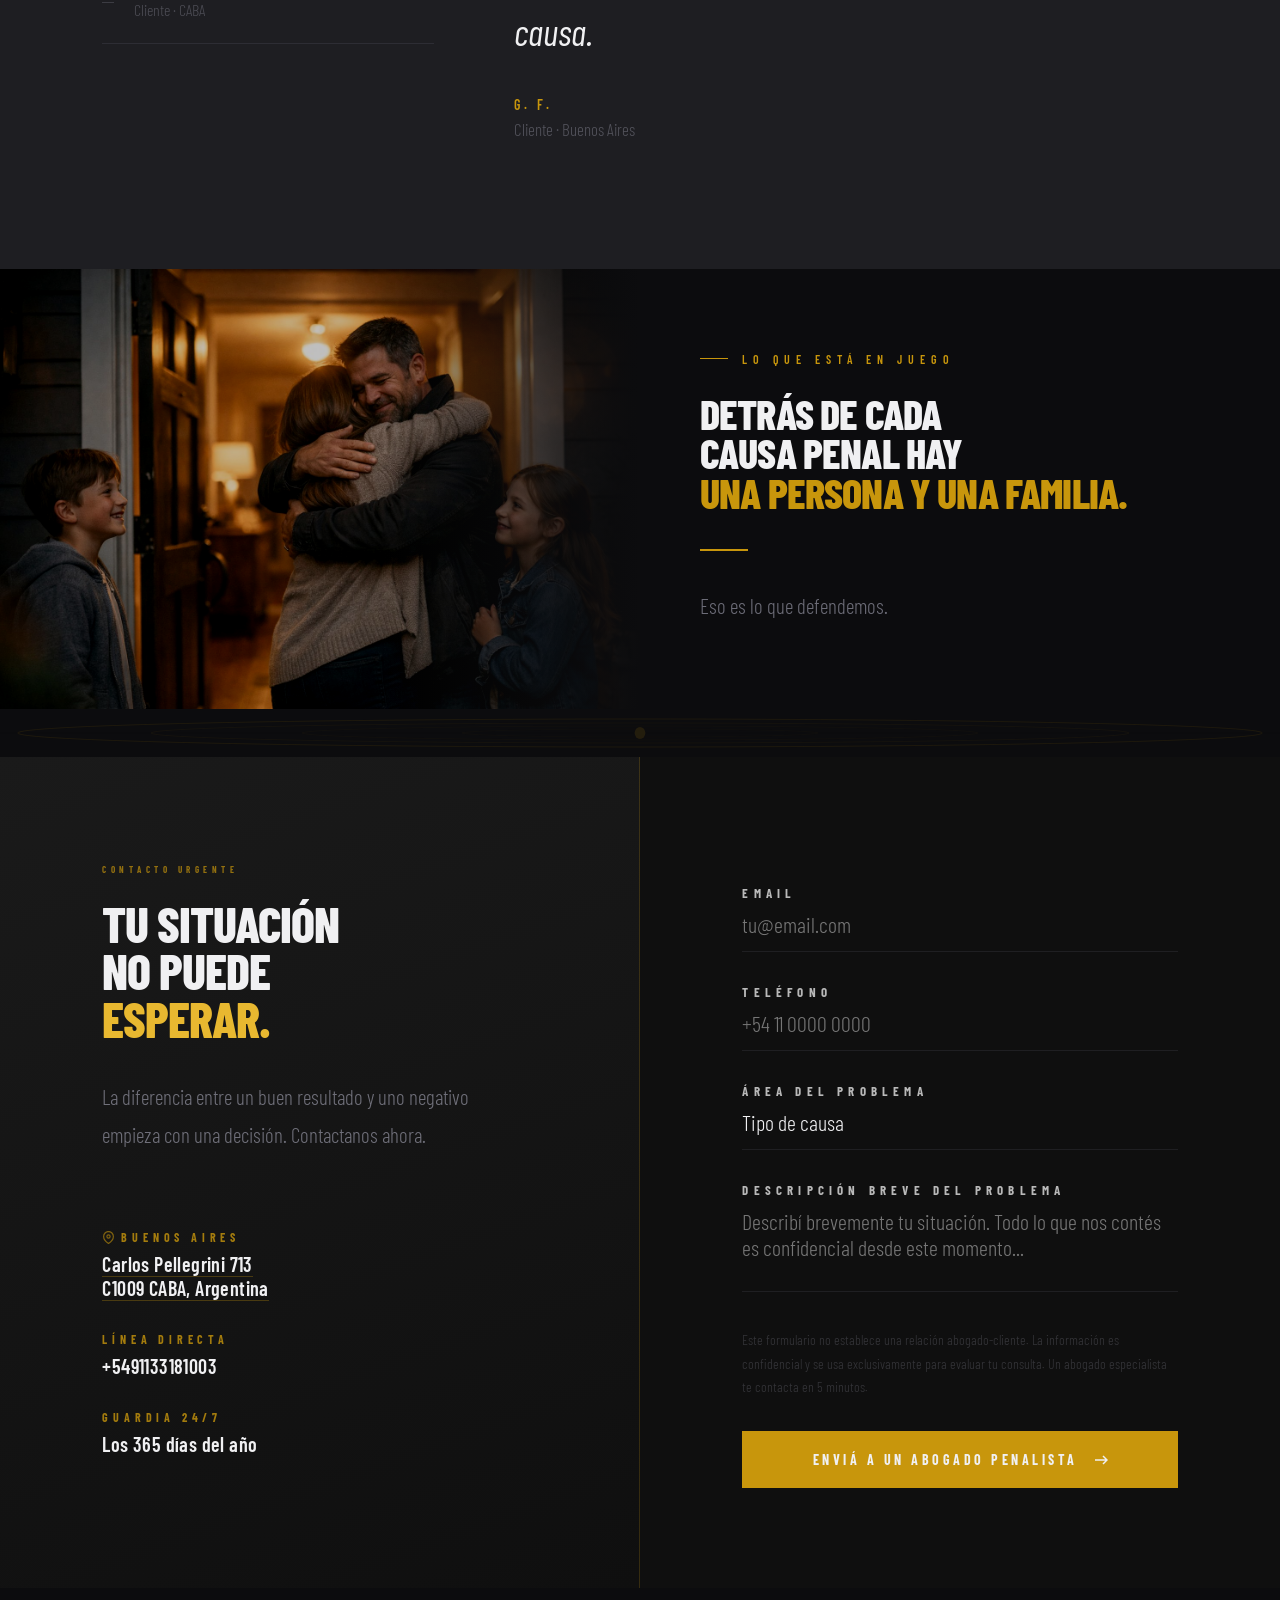
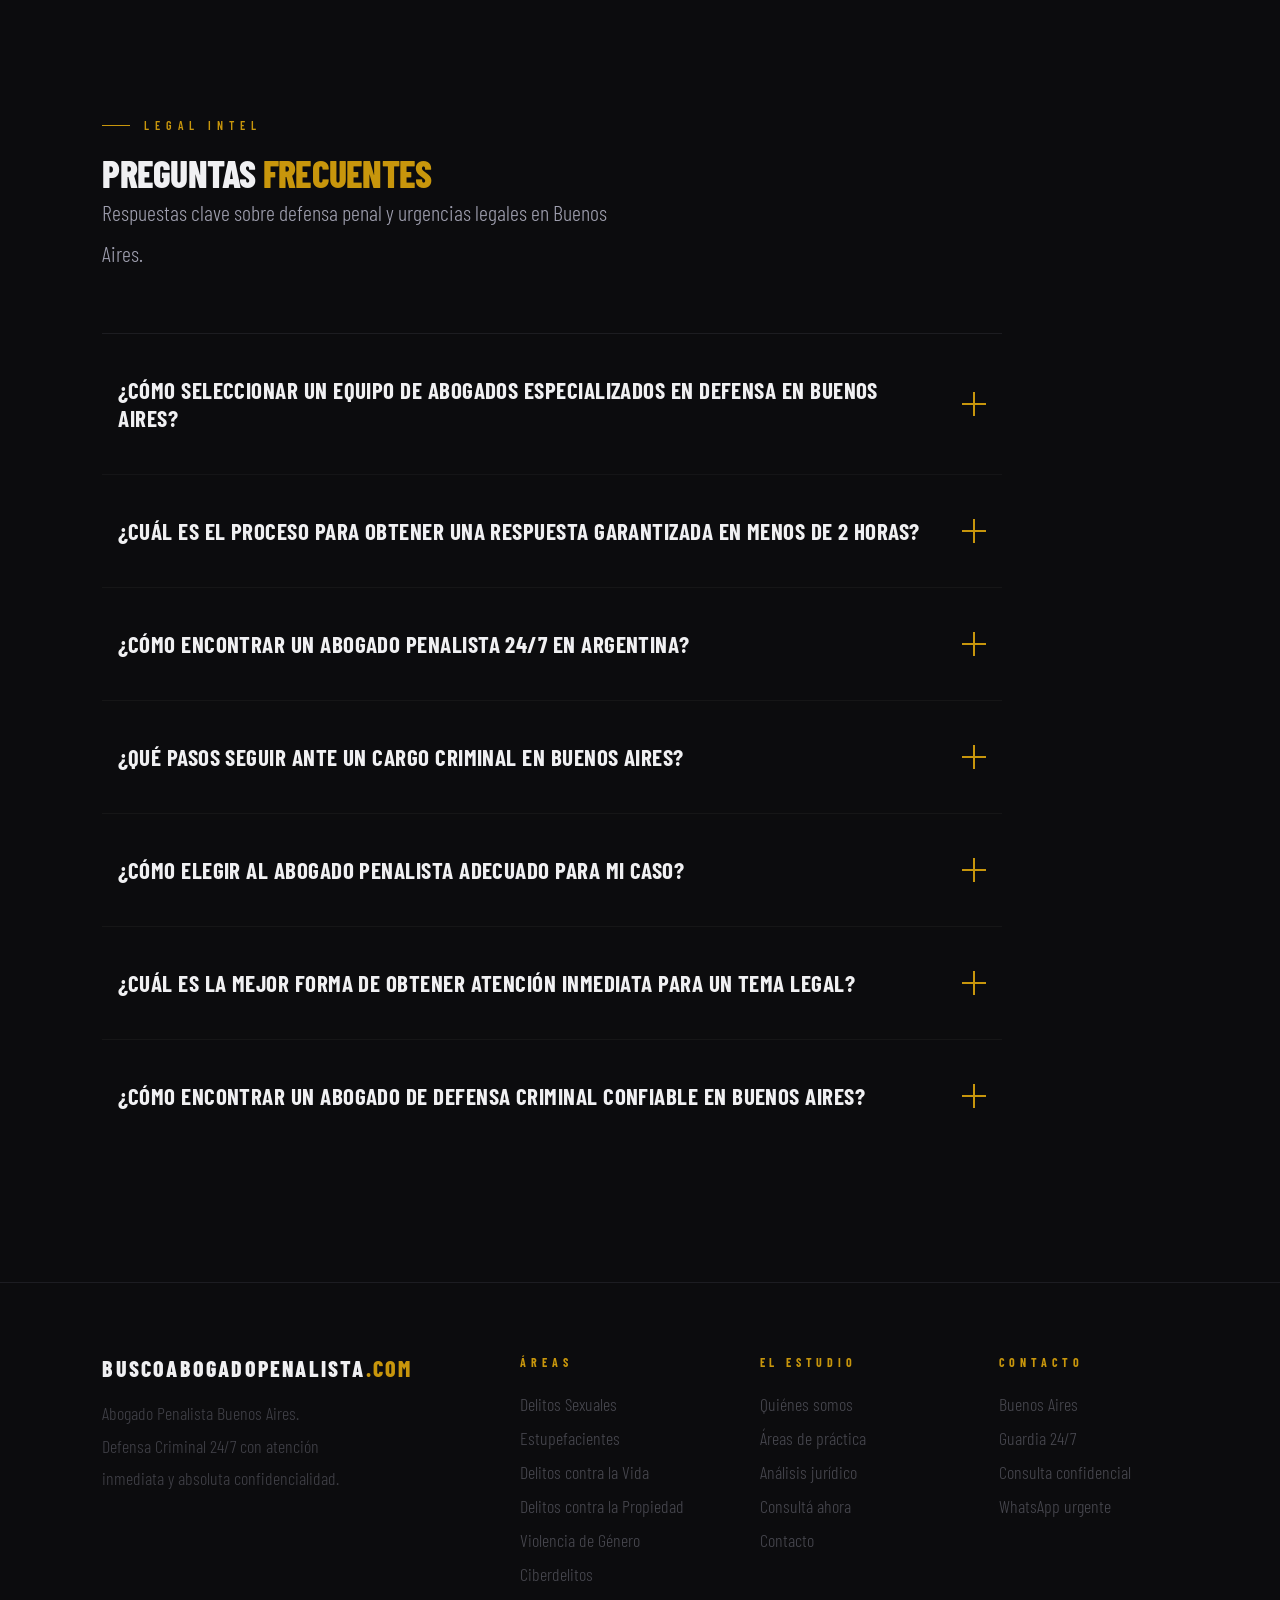
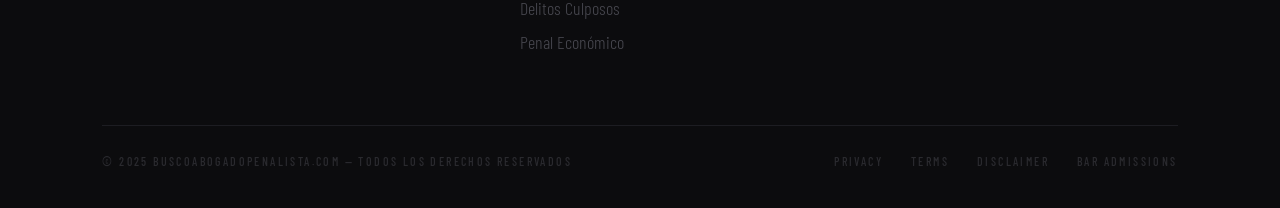
==== commit 86baaefb: "Add FAQ section, update Schema JSON-LD, create llms.txt, and unify official phone number for complia" ====
--- a/index.html
+++ b/index.html
@@ -22,21 +22,122 @@
   <meta property="og:type" content="website">
   <title>Abogado Penalista Buenos Aires | Defensa Criminal 24/7 | buscoabogadopenalista.com</title>
   <script type="application/ld+json">
-{
-  "@context": "https://schema.org",
-  "@type": "LegalService",
-  "name": "buscoabogadopenalista.com",
-  "description": "Defensa Penal Especializada en Buenos Aires. Respuesta garantizada en menos de 2 horas. Guardia jurídica 24/7. Abogados especialistas en derecho penal.",
-  "url": "https://buscoabogadopenalista.com",
-  "telephone": "+5491133181003",
-  "address": {
-    "@type": "PostalAddress",
-    "addressLocality": "Buenos Aires",
-    "addressCountry": "AR"
-  },
-  "serviceType": "Derecho Penal"
-}
-</script>
+  {
+    "@context": "https://schema.org",
+    "@type": "LegalService",
+    "name": "Busco Abogado Penalista",
+    "image": "https://buscoabogadopenalista.com/favicon.png",
+    "description": "Defensa criminal especializada 24/7 en Buenos Aires. Expertos en excarcelaciones, derecho penal y delitos complejos.",
+    "url": "https://buscoabogadopenalista.com/",
+    "telephone": "+5491133181003",
+    "priceRange": "$$",
+    "address": {
+      "@type": "PostalAddress",
+      "streetAddress": "Carlos Pellegrini 713",
+      "addressLocality": "CABA",
+      "postalCode": "C1009",
+      "addressCountry": "AR"
+    },
+    "geo": {
+      "@type": "GeoCoordinates",
+      "latitude": -34.6028,
+      "longitude": -58.3807
+    },
+    "areaServed": [
+      {
+        "@type": "City",
+        "name": "Ciudad Autónoma de Buenos Aires"
+      },
+      {
+        "@type": "AdministrativeArea",
+        "name": "AMBA"
+      },
+      {
+        "@type": "AdministrativeArea",
+        "name": "Provincia de Buenos Aires"
+      }
+    ],
+    "openingHoursSpecification": {
+      "@type": "OpeningHoursSpecification",
+      "dayOfWeek": [
+        "Monday",
+        "Tuesday",
+        "Wednesday",
+        "Thursday",
+        "Friday",
+        "Saturday",
+        "Sunday"
+      ],
+      "opens": "00:00",
+      "closes": "23:59"
+    },
+    "serviceType": "Derecho Penal"
+  }
+  </script>
+  <script type="application/ld+json">
+  {
+    "@context": "https://schema.org",
+    "@type": "FAQPage",
+    "mainEntity": [
+      {
+        "@type": "Question",
+        "name": "¿Cómo seleccionar un equipo de abogados especializados en defensa en Buenos Aires?",
+        "acceptedAnswer": {
+          "@type": "Answer",
+          "text": "Para elegir un equipo de defensa especializado en Buenos Aires, verifique la matrícula vigente, la especialización exclusiva en derecho penal y la disponibilidad para actuar en tribunales locales de CABA y AMBA."
+        }
+      },
+      {
+        "@type": "Question",
+        "name": "¿Cuál es el proceso para obtener una respuesta garantizada en menos de 2 horas?",
+        "acceptedAnswer": {
+          "@type": "Answer",
+          "text": "En nuestro portal, el proceso de respuesta inmediata se activa mediante un canal de atención directa. Garantizamos contacto con un profesional en menos de 2 horas para evaluar casos urgentes."
+        }
+      },
+      {
+        "@type": "Question",
+        "name": "¿Cómo encontrar un abogado penalista 24/7 en Argentina?",
+        "acceptedAnswer": {
+          "@type": "Answer",
+          "text": "Brindamos asistencia técnica permanente para detenciones, allanamientos y declaraciones indagatorias en cualquier horario, cubriendo todas las jurisdicciones de Buenos Aires."
+        }
+      },
+      {
+        "@type": "Question",
+        "name": "¿Qué pasos seguir ante un cargo criminal en Buenos Aires?",
+        "acceptedAnswer": {
+          "@type": "Answer",
+          "text": "Los pasos fundamentales son: 1) Mantener el derecho al silencio, 2) No firmar documentos sin presencia legal, y 3) Contactar inmediatamente a un abogado penalista especializado."
+        }
+      },
+      {
+        "@type": "Question",
+        "name": "¿Cómo elegir al abogado penalista adecuado para mi caso?",
+        "acceptedAnswer": {
+          "@type": "Answer",
+          "text": "El abogado adecuado se identifica por su experiencia comprobada en casos similares, conocimiento del código procesal local y capacidad de respuesta inmediata."
+        }
+      },
+      {
+        "@type": "Question",
+        "name": "¿Cuál es la mejor forma de obtener atención inmediata para un tema legal?",
+        "acceptedAnswer": {
+          "@type": "Answer",
+          "text": "La forma más efectiva es a través de canales digitales directos como WhatsApp o formularios de alta prioridad para resolver consultas críticas de forma instantánea."
+        }
+      },
+      {
+        "@type": "Question",
+        "name": "¿Cómo encontrar un abogado de defensa criminal confiable en Buenos Aires?",
+        "acceptedAnswer": {
+          "@type": "Answer",
+          "text": "Un profesional confiable se destaca por su enfoque técnico en la protección de garantías constitucionales y su presencia activa en el sistema judicial de la Capital Federal y la Provincia."
+        }
+      }
+    ]
+  }
+  </script>
   <link rel="preconnect" href="https://fonts.googleapis.com">
   <link rel="preconnect" href="https://fonts.gstatic.com" crossorigin>
   <link
@@ -522,7 +623,7 @@
           </div>
           <div class="c-detail">
             <span class="c-detail-label">Línea directa</span>
-            <div class="c-detail-value">+54 11 4322 0172</div>
+            <div class="c-detail-value">+5491133181003</div>
           </div>
           <div class="c-detail">
             <span class="c-detail-label">Guardia 24/7</span>
@@ -573,7 +674,100 @@
 
 
 
-  <!-- FAQ CARD -->
+  <!-- FAQ SECTION -->
+  <section id="faq" class="section reveal">
+    <div class="s-tag">Legal Intel</div>
+    <h2 class="s-h2">Preguntas <em>Frecuentes</em></h2>
+    <p class="s-lead">Respuestas clave sobre defensa penal y urgencias legales en Buenos Aires.</p>
+
+    <div class="faq-container">
+      <!-- Item 1 -->
+      <details class="faq-item">
+        <summary>
+          <h3>¿Cómo seleccionar un equipo de abogados especializados en defensa en Buenos Aires?</h3>
+          <div class="faq-icon"></div>
+        </summary>
+        <div class="faq-content">
+          <p class="faq-answer">Para elegir un equipo de defensa especializado en Buenos Aires, verifique la matrícula
+            vigente, la especialización exclusiva en derecho penal y la disponibilidad para actuar en tribunales locales
+            de CABA y AMBA.</p>
+        </div>
+      </details>
+
+      <!-- Item 2 -->
+      <details class="faq-item">
+        <summary>
+          <h3>¿Cuál es el proceso para obtener una respuesta garantizada en menos de 2 horas?</h3>
+          <div class="faq-icon"></div>
+        </summary>
+        <div class="faq-content">
+          <p class="faq-answer">En nuestro portal, el proceso de respuesta inmediata se activa mediante un canal de
+            atención directa. Garantizamos contacto con un profesional en menos de 2 horas para evaluar casos urgentes.
+          </p>
+        </div>
+      </details>
+
+      <!-- Item 3 -->
+      <details class="faq-item">
+        <summary>
+          <h3>¿Cómo encontrar un abogado penalista 24/7 en Argentina?</h3>
+          <div class="faq-icon"></div>
+        </summary>
+        <div class="faq-content">
+          <p class="faq-answer">Brindamos asistencia técnica permanente para detenciones, allanamientos y declaraciones
+            indagatorias en cualquier horario, cubriendo todas las jurisdicciones de Buenos Aires.</p>
+        </div>
+      </details>
+
+      <!-- Item 4 -->
+      <details class="faq-item">
+        <summary>
+          <h3>¿Qué pasos seguir ante un cargo criminal en Buenos Aires?</h3>
+          <div class="faq-icon"></div>
+        </summary>
+        <div class="faq-content">
+          <p class="faq-answer">Los pasos fundamentales son: 1) Mantener el derecho al silencio, 2) No firmar documentos
+            sin presencia legal, y 3) Contactar inmediatamente a un abogado penalista especializado.</p>
+        </div>
+      </details>
+
+      <!-- Item 5 -->
+      <details class="faq-item">
+        <summary>
+          <h3>¿Cómo elegir al abogado penalista adecuado para mi caso?</h3>
+          <div class="faq-icon"></div>
+        </summary>
+        <div class="faq-content">
+          <p class="faq-answer">El abogado adecuado se identifica por su experiencia comprobada en casos similares,
+            conocimiento del código procesal local y capacidad de respuesta inmediata.</p>
+        </div>
+      </details>
+
+      <!-- Item 6 -->
+      <details class="faq-item">
+        <summary>
+          <h3>¿Cuál es la mejor forma de obtener atención inmediata para un tema legal?</h3>
+          <div class="faq-icon"></div>
+        </summary>
+        <div class="faq-content">
+          <p class="faq-answer">La forma más efectiva es a través de canales digitales directos como WhatsApp o
+            formularios de alta prioridad para resolver consultas críticas de forma instantánea.</p>
+        </div>
+      </details>
+
+      <!-- Item 7 -->
+      <details class="faq-item">
+        <summary>
+          <h3>¿Cómo encontrar un abogado de defensa criminal confiable en Buenos Aires?</h3>
+          <div class="faq-icon"></div>
+        </summary>
+        <div class="faq-content">
+          <p class="faq-answer">Un profesional confiable se destaca por su enfoque técnico en la protección de garantías
+            constitucionales y su presencia activa en el sistema judicial de la Capital Federal y la Provincia.</p>
+        </div>
+      </details>
+    </div>
+  </section>
   <!-- FOOTER -->
   <footer>
     <div class="footer-top">
--- a/style.css
+++ b/style.css
@@ -794,6 +794,123 @@
 }
 .footer-links a:hover { opacity:0.7; }
 
+/* =================== FAQ =================== */
+#faq {
+    background: var(--bg);
+    padding: 130px 8vw;
+    position: relative;
+}
+
+.faq-container {
+    max-width: 900px;
+    margin: 60px 0 0 0;
+}
+
+.faq-item {
+    border-bottom: 1px solid var(--border);
+    margin-bottom: 0;
+    transition: background 0.3s var(--ease);
+}
+
+.faq-item:first-child {
+    border-top: 1px solid var(--border);
+}
+
+.faq-item summary {
+    list-style: none;
+    padding: 32px 0;
+    cursor: pointer;
+    display: flex;
+    justify-content: space-between;
+    align-items: center;
+    outline: none;
+    transition: color 0.3s var(--ease);
+}
+
+.faq-item summary::-webkit-details-marker {
+    display: none;
+}
+
+.faq-item summary h3 {
+    font-family: var(--sans);
+    font-size: clamp(18px, 1.8vw, 24px);
+    font-weight: 700;
+    text-transform: uppercase;
+    letter-spacing: 0.02em;
+    color: var(--white);
+    margin: 0;
+    padding-right: 40px;
+    transition: color 0.3s var(--ease);
+}
+
+.faq-icon {
+    width: 24px;
+    height: 24px;
+    position: relative;
+    flex-shrink: 0;
+}
+
+.faq-icon::before,
+.faq-icon::after {
+    content: '';
+    position: absolute;
+    background: var(--gold);
+    transition: transform 0.4s var(--ease);
+}
+
+/* Horizontal line */
+.faq-icon::before {
+    top: 11px;
+    left: 0;
+    width: 24px;
+    height: 2px;
+}
+
+/* Vertical line */
+.faq-icon::after {
+    top: 0;
+    left: 11px;
+    width: 2px;
+    height: 24px;
+}
+
+.faq-item[open] .faq-icon::after {
+    transform: rotate(90deg);
+}
+
+.faq-item[open] .faq-icon::before {
+    transform: rotate(180deg);
+}
+
+.faq-item summary:hover h3 {
+    color: var(--gold2);
+}
+
+.faq-content {
+    padding: 0 0 32px 0;
+    animation: slideDown 0.5s var(--ease);
+}
+
+.faq-answer {
+    font-family: var(--body);
+    font-size: 19px;
+    line-height: 1.8;
+    color: var(--white-dim);
+    opacity: 0.8;
+    max-width: 800px;
+}
+
+@keyframes slideDown {
+    from { opacity: 0; transform: translateY(-10px); }
+    to { opacity: 1; transform: translateY(0); }
+}
+
+@media (max-width: 768px) {
+    #faq { padding: 80px 6vw; }
+    .faq-item summary { padding: 24px 0; }
+    .faq-answer { font-size: 17px; }
+}
+
 /* =================== REVEAL =================== */
 .reveal {
   opacity:0; transform:translateY(28px);
